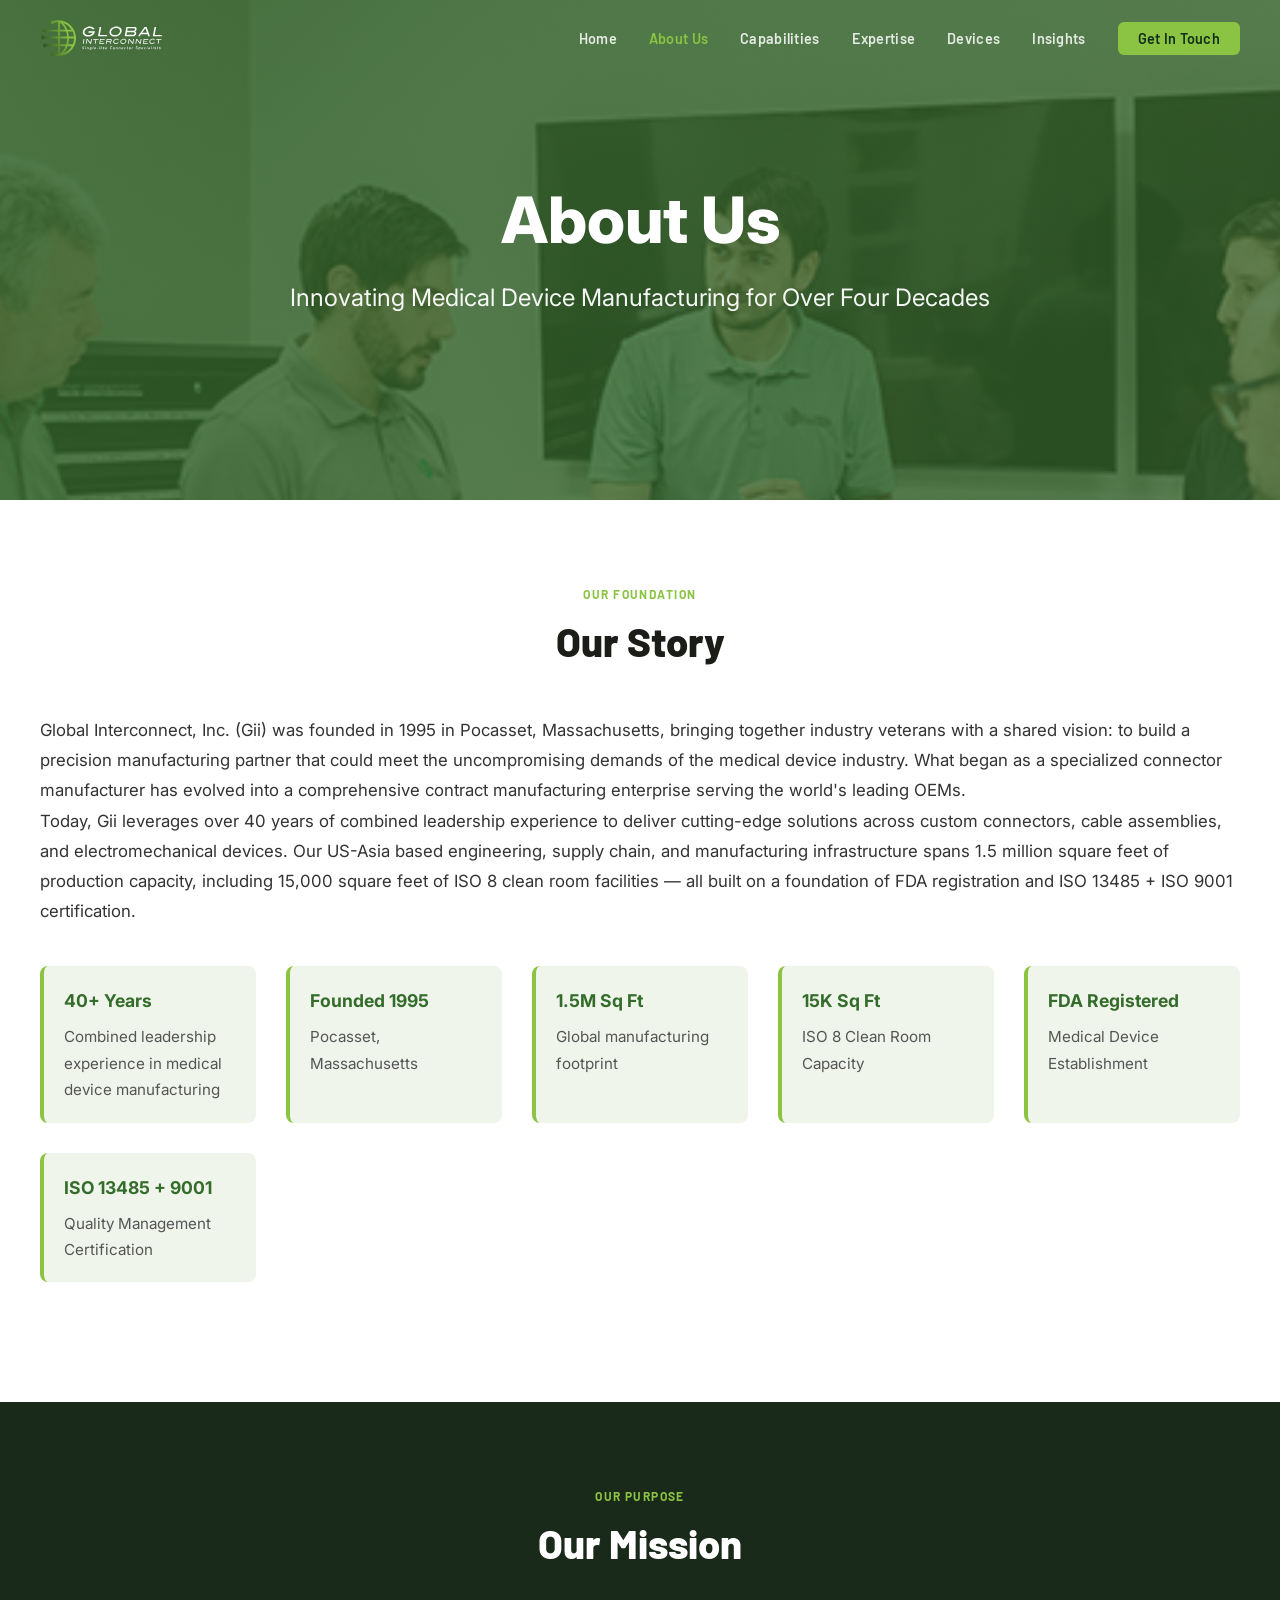
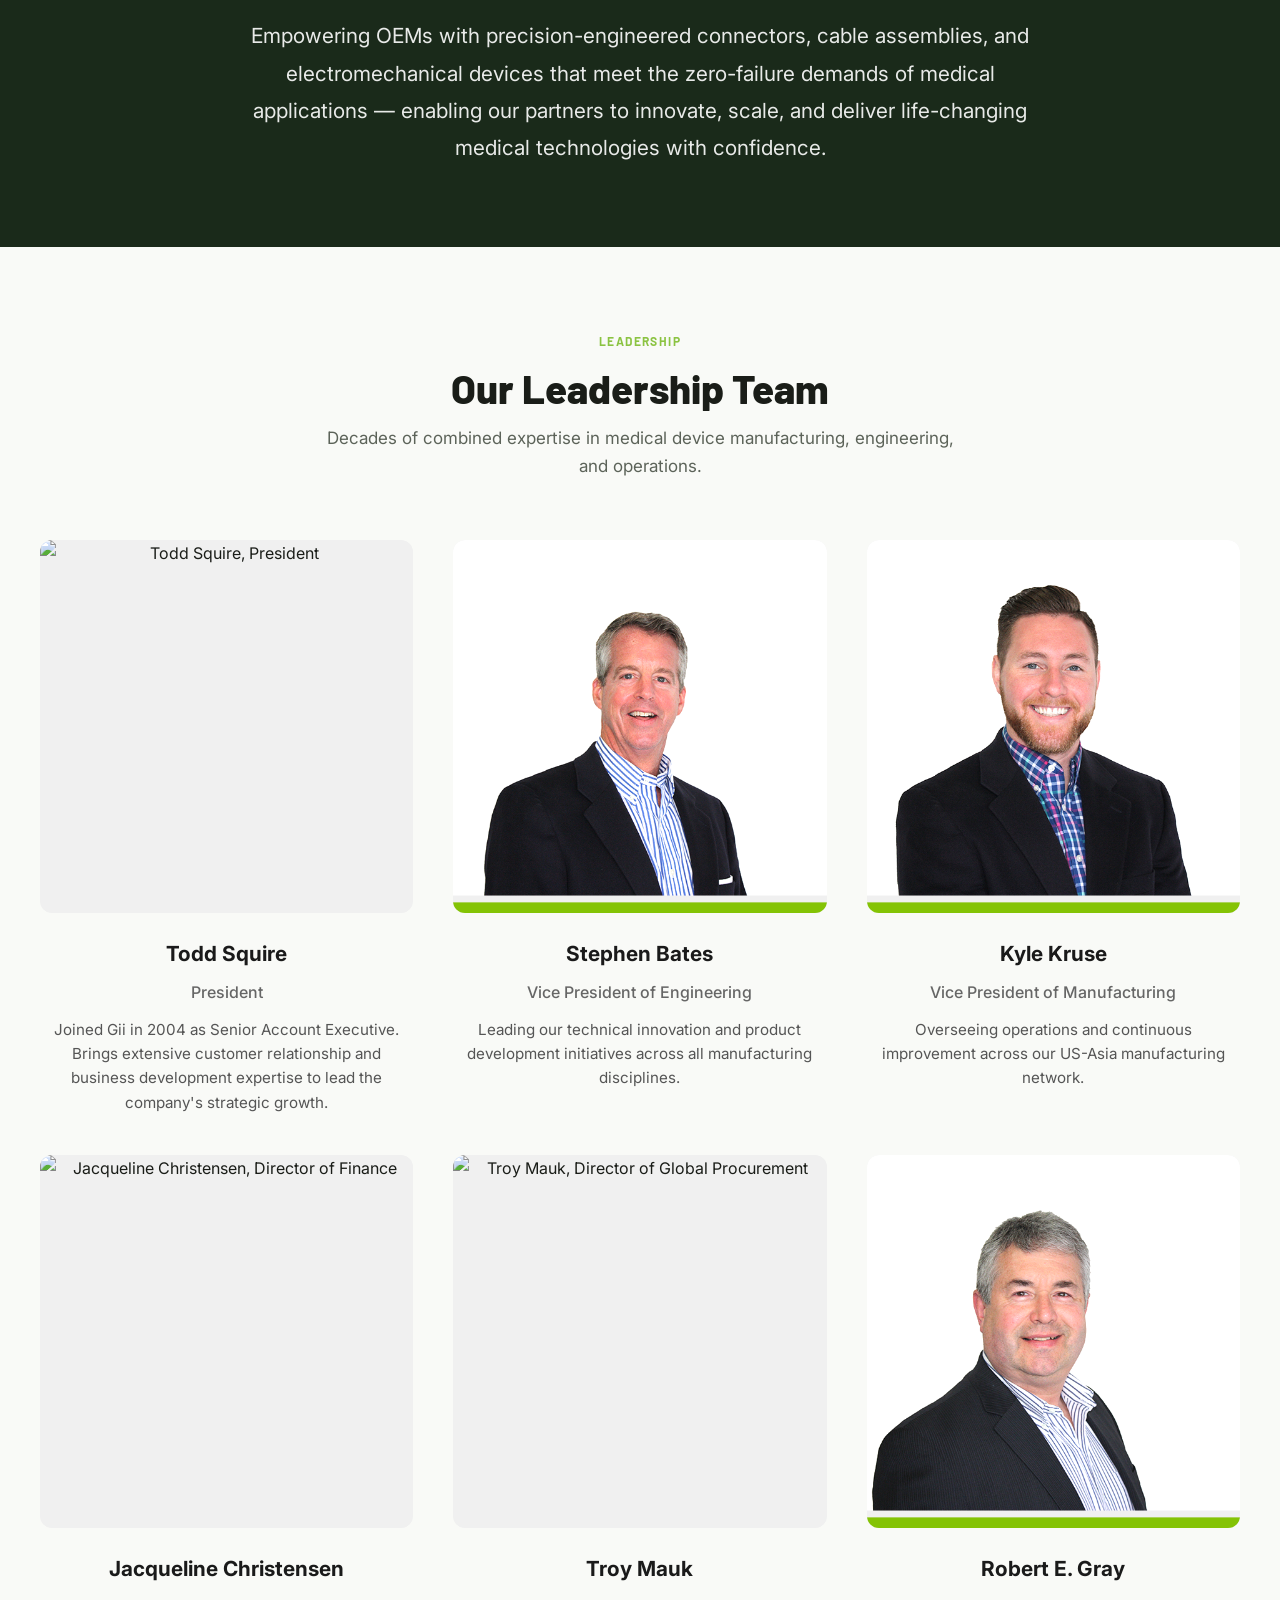
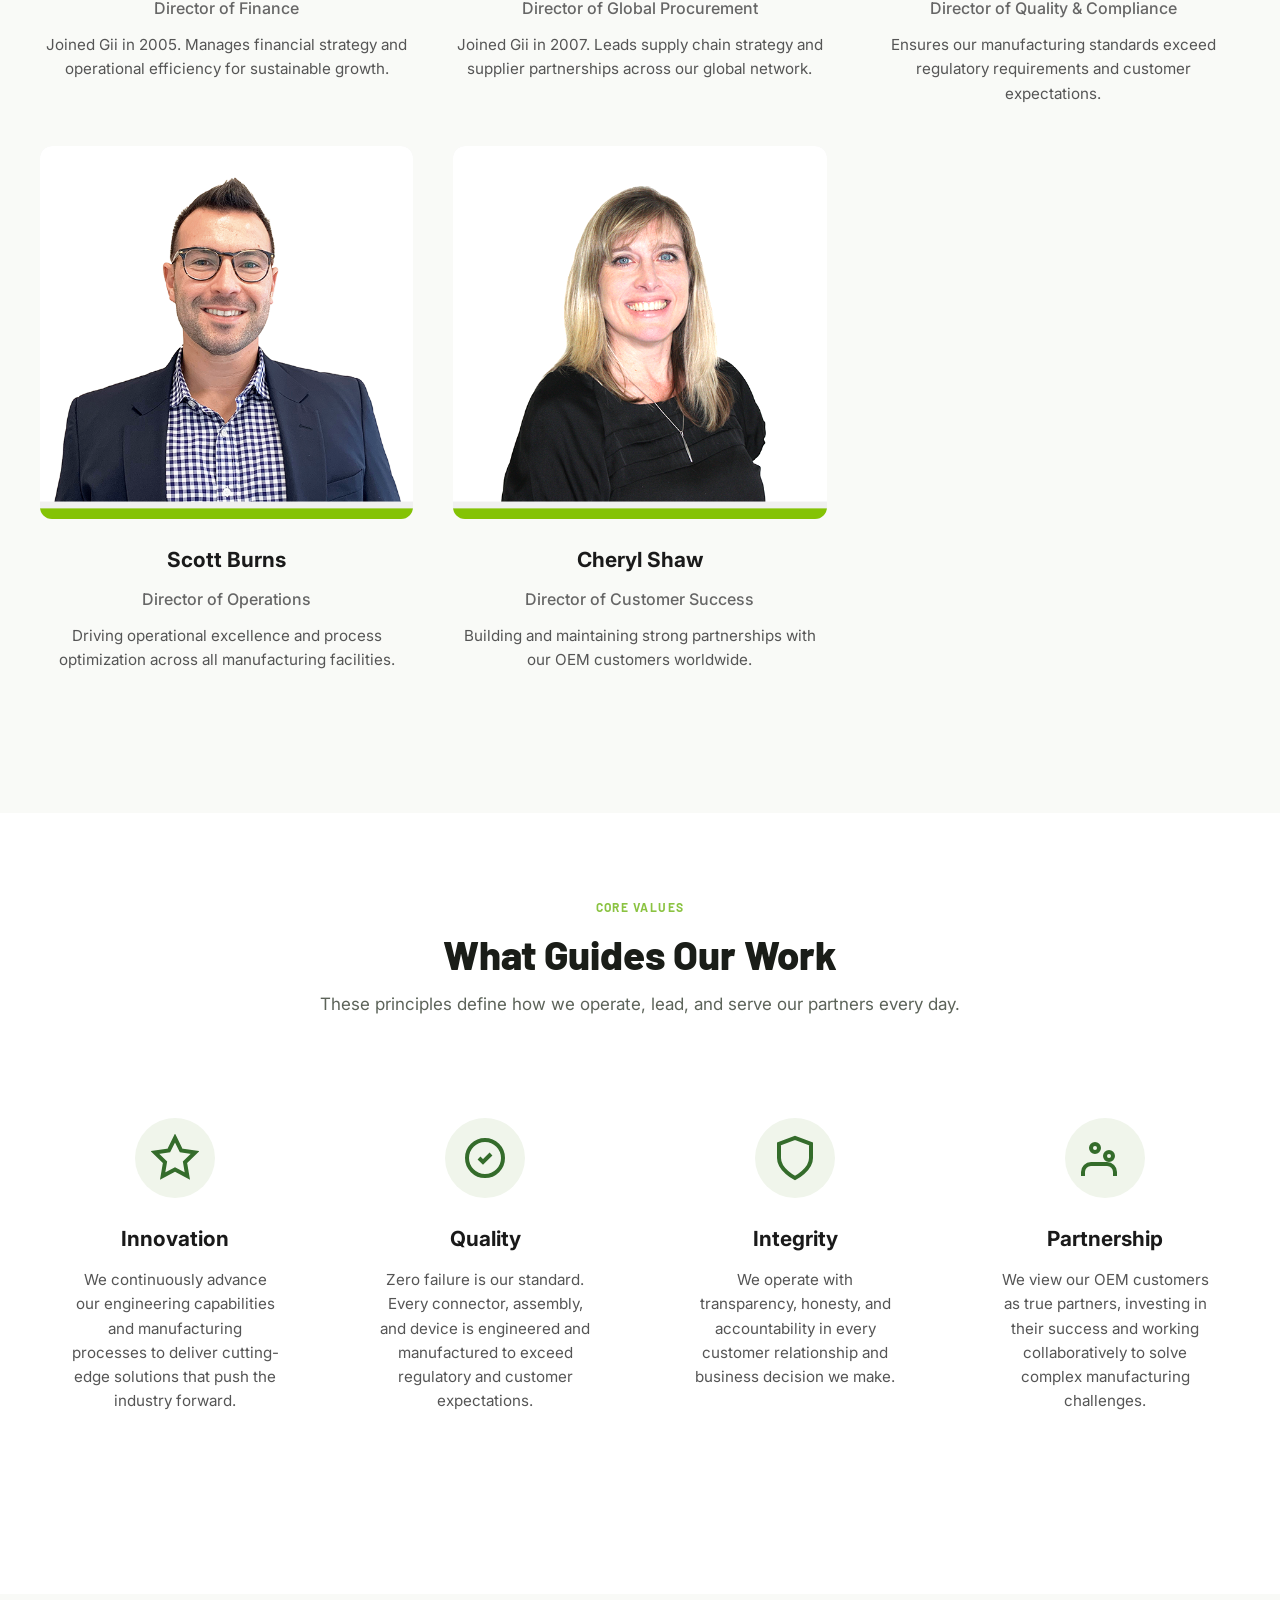
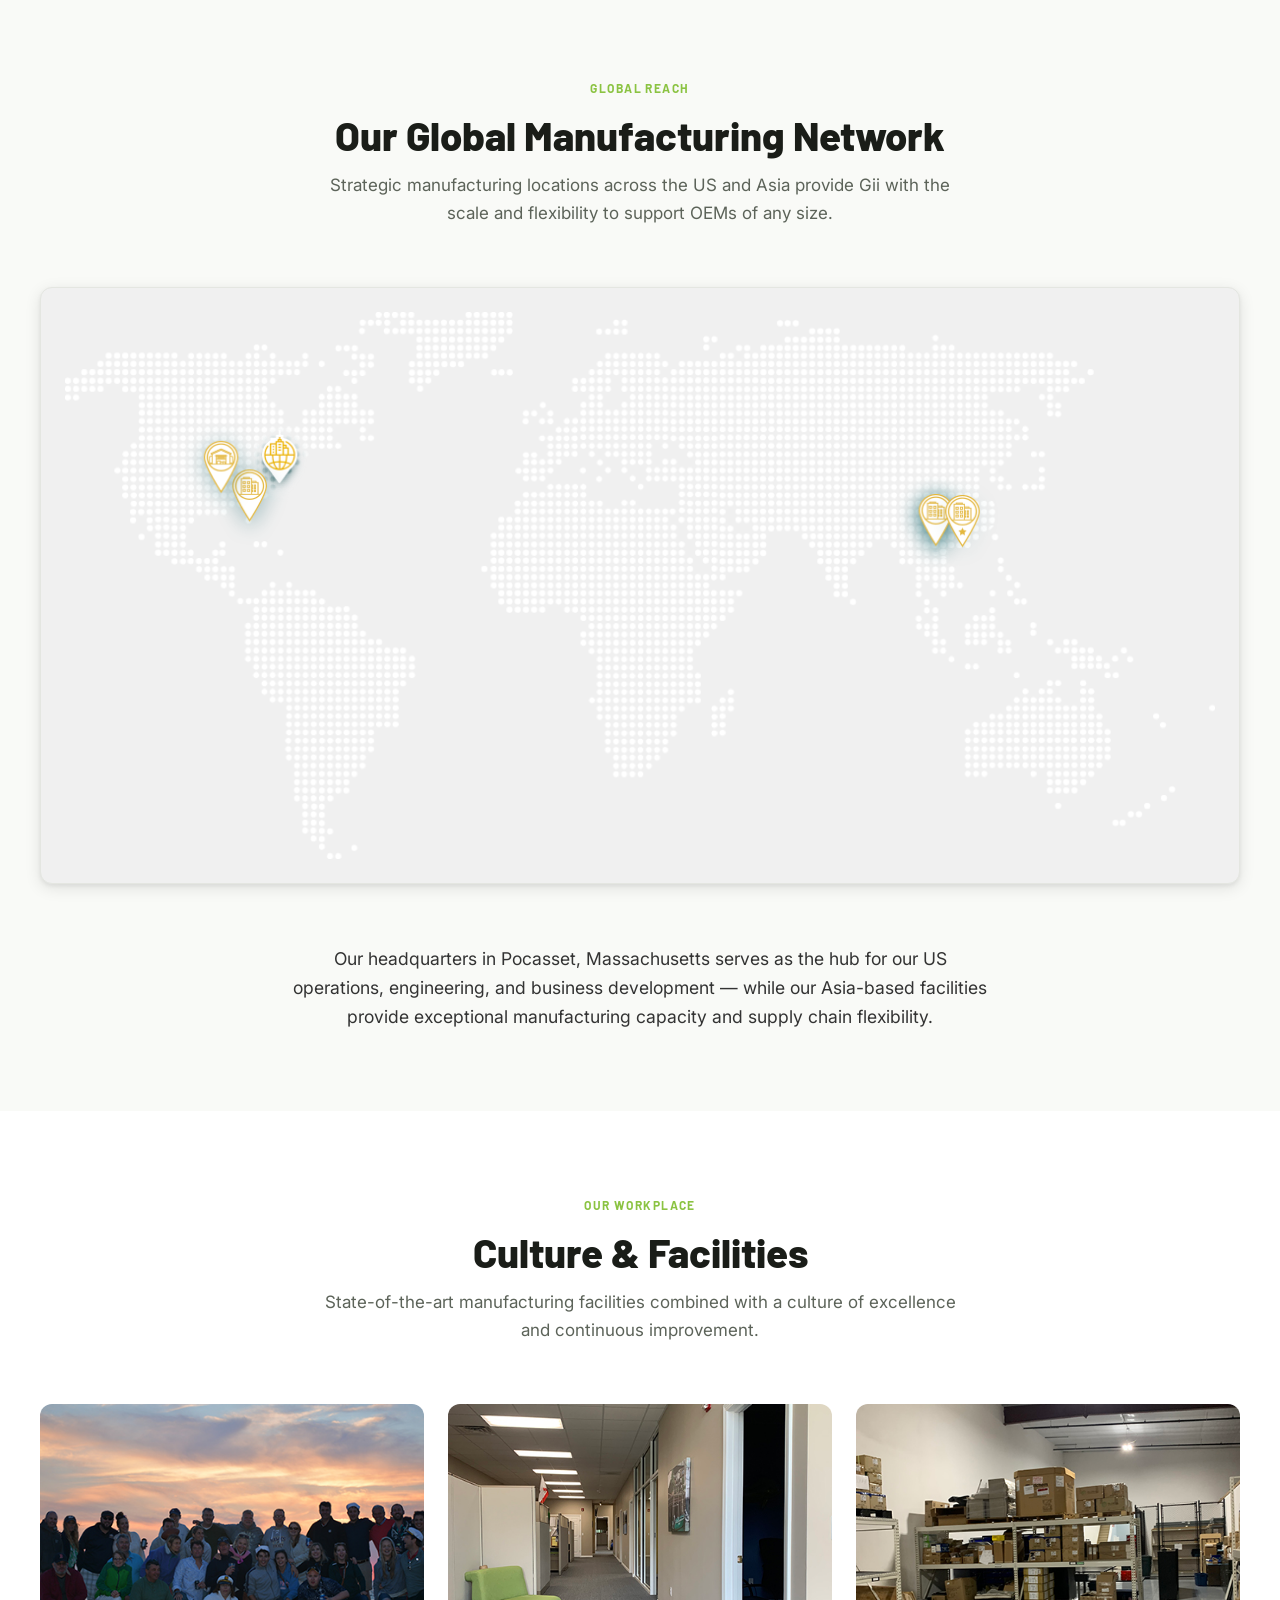
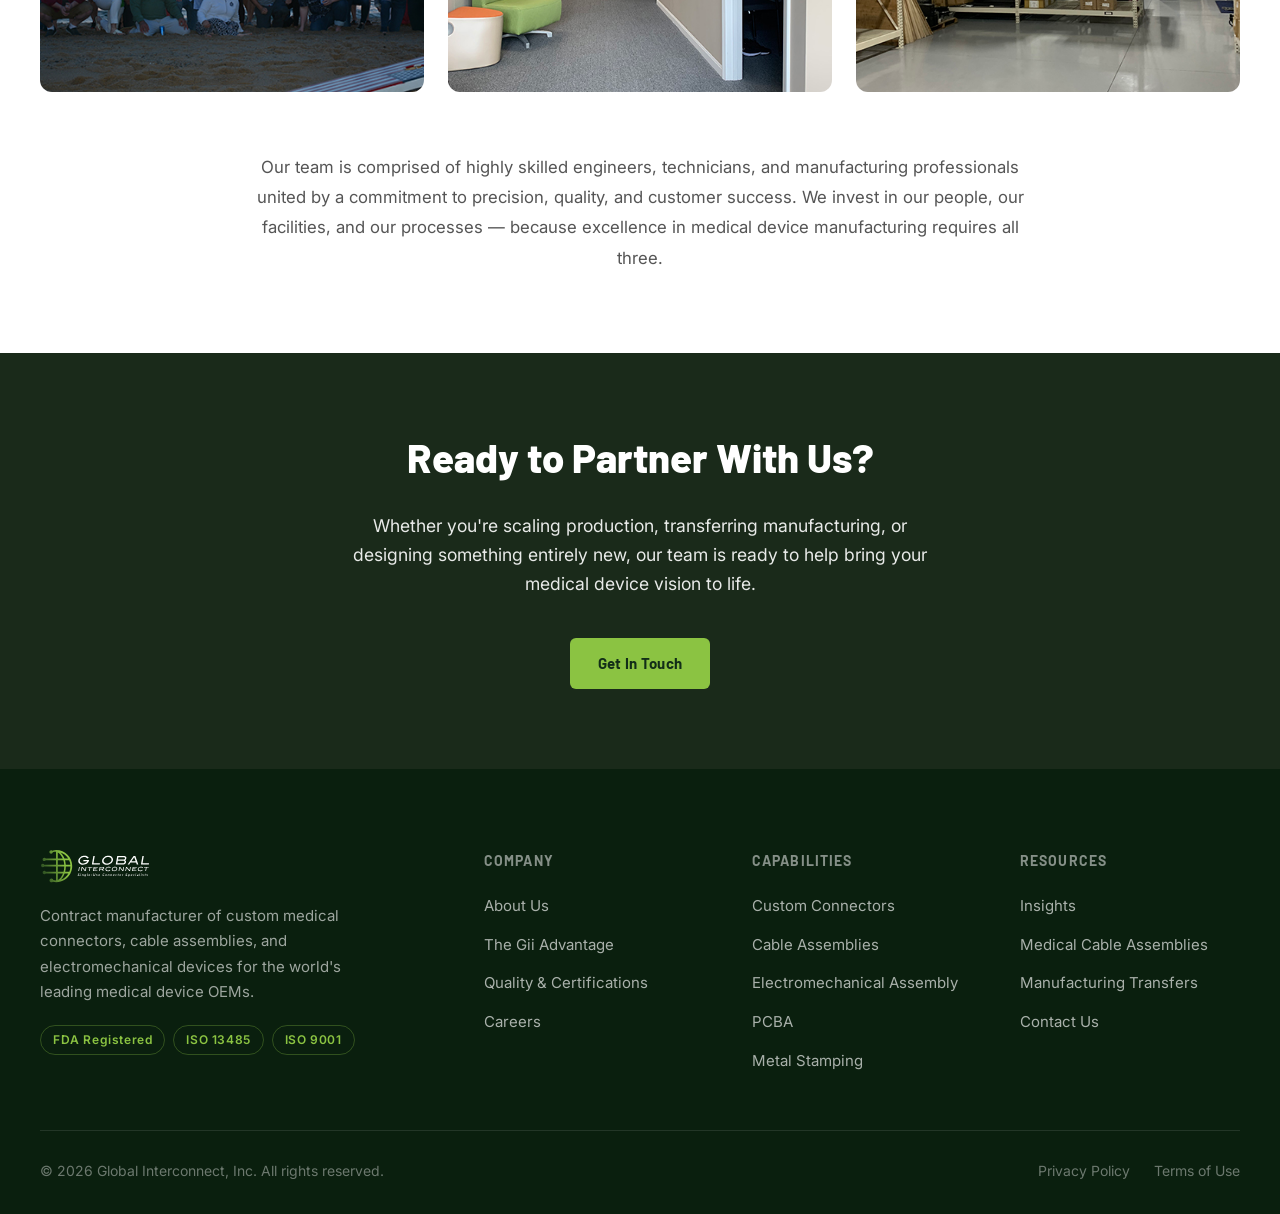
==== about.html @ 0151fc18 "Add 5 new pages: About, Capabilities, Expertise, Devices, Insights - about.html: Company story, lead" ====
<!DOCTYPE html>
<html lang="en">
<head>
  <meta charset="UTF-8" />
  <meta name="viewport" content="width=device-width, initial-scale=1.0" />
  <meta name="description" content="About Global Interconnect, Inc. (Gii) — Learn our story, mission, leadership team, and commitment to precision medical device manufacturing for over four decades." />
  <title>About Us | Global Interconnect, Inc.</title>
  <link rel="icon" type="image/png" href="assets/images/favicon.png" />
  <link rel="stylesheet" href="assets/css/style.css" />
  <link rel="preconnect" href="https://fonts.googleapis.com" />
  <link rel="preconnect" href="https://fonts.gstatic.com" crossorigin />
  <link href="https://fonts.googleapis.com/css2?family=Inter:wght@300;400;500;600;700;800&family=Barlow:wght@400;500;600;700;800&display=swap" rel="stylesheet" />

  <style>
    /* ===== ABOUT PAGE HERO BANNER ===== */
    .about-hero {
      position: relative;
      min-height: 500px;
      display: flex;
      align-items: center;
      justify-content: center;
      text-align: center;
      color: white;
      overflow: hidden;
    }

    .about-hero::before {
      content: "";
      position: absolute;
      top: 0;
      left: 0;
      right: 0;
      bottom: 0;
      background: url("assets/images/team/company-action.jpg") center / cover no-repeat;
      background-attachment: fixed;
      z-index: 0;
    }

    .about-hero::after {
      content: "";
      position: absolute;
      top: 0;
      left: 0;
      right: 0;
      bottom: 0;
      background: linear-gradient(135deg, rgba(52, 100, 43, 0.85), rgba(52, 100, 43, 0.75));
      z-index: 1;
    }

    .about-hero-content {
      position: relative;
      z-index: 2;
      max-width: 800px;
      padding: 80px 40px;
    }

    .about-hero h1 {
      font-size: clamp(2.5rem, 8vw, 4rem);
      font-weight: 800;
      margin-bottom: 20px;
      line-height: 1.2;
    }

    .about-hero .subtitle {
      font-size: clamp(1.1rem, 3vw, 1.5rem);
      font-weight: 400;
      opacity: 0.95;
      line-height: 1.6;
    }

    /* ===== LEADERSHIP TEAM GRID ===== */
    .team-grid {
      display: grid;
      grid-template-columns: repeat(auto-fit, minmax(280px, 1fr));
      gap: 40px;
      margin: 60px 0;
    }

    .team-card {
      text-align: center;
      transition: transform 0.3s ease, box-shadow 0.3s ease;
    }

    .team-card:hover {
      transform: translateY(-8px);
    }

    .team-card-img {
      width: 100%;
      aspect-ratio: 1;
      border-radius: 12px;
      overflow: hidden;
      margin-bottom: 24px;
      background: #f0f0f0;
    }

    .team-card-img img {
      width: 100%;
      height: 100%;
      object-fit: cover;
    }

    .team-card h3 {
      font-size: 1.3rem;
      font-weight: 700;
      margin-bottom: 8px;
      color: #1a1a1a;
    }

    .team-card .title {
      font-size: 1rem;
      color: #666;
      font-weight: 500;
      margin-bottom: 12px;
    }

    .team-card .bio {
      font-size: 0.95rem;
      color: #555;
      line-height: 1.6;
    }

    /* ===== VALUES ICON GRID ===== */
    .values-grid {
      display: grid;
      grid-template-columns: repeat(auto-fit, minmax(240px, 1fr));
      gap: 40px;
      margin: 60px 0;
    }

    .value-card {
      text-align: center;
      padding: 40px 30px;
    }

    .value-card-icon {
      width: 80px;
      height: 80px;
      margin: 0 auto 24px;
      display: flex;
      align-items: center;
      justify-content: center;
      background: #f0f5eb;
      border-radius: 50%;
    }

    .value-card-icon svg {
      width: 48px;
      height: 48px;
      color: #346c2b;
    }

    .value-card h3 {
      font-size: 1.3rem;
      font-weight: 700;
      margin-bottom: 12px;
      color: #1a1a1a;
    }

    .value-card p {
      font-size: 0.95rem;
      color: #555;
      line-height: 1.6;
    }

    /* ===== COMPANY PHOTOS GRID ===== */
    .company-photos {
      display: grid;
      grid-template-columns: repeat(auto-fit, minmax(300px, 1fr));
      gap: 24px;
      margin: 60px 0;
    }

    .photo-item {
      border-radius: 12px;
      overflow: hidden;
      aspect-ratio: 4 / 3;
      background: #f0f0f0;
    }

    .photo-item img {
      width: 100%;
      height: 100%;
      object-fit: cover;
      transition: transform 0.3s ease;
    }

    .photo-item:hover img {
      transform: scale(1.05);
    }

    /* ===== SECTION PADDING & STYLING ===== */
    .about-section {
      padding: 80px 0;
    }

    .about-section.bg-light {
      background-color: #f9faf7;
    }

    .about-section.bg-dark {
      background-color: #1a2a1a;
      color: white;
    }

    .about-section.bg-dark .section-title {
      color: white;
    }

    .about-section.bg-dark p {
      color: rgba(255, 255, 255, 0.9);
    }

    /* ===== STORY & MISSION BLOCKS ===== */
    .story-text, .mission-text {
      font-size: 1.05rem;
      line-height: 1.8;
      color: #333;
      margin-bottom: 20px;
    }

    .story-highlights, .mission-highlights {
      display: grid;
      grid-template-columns: repeat(auto-fit, minmax(200px, 1fr));
      gap: 30px;
      margin: 40px 0;
    }

    .highlight-item {
      padding: 20px;
      background: #f0f5eb;
      border-radius: 8px;
      border-left: 4px solid #8BC342;
    }

    .highlight-item strong {
      color: #346c2b;
      font-size: 1.1rem;
      display: block;
      margin-bottom: 8px;
    }

    .highlight-item span {
      color: #555;
      font-size: 0.95rem;
    }

    /* ===== GLOBAL PRESENCE MAP ===== */
    .map-section {
      margin: 60px 0;
    }

    .map-container {
      border-radius: 12px;
      overflow: hidden;
      background: #f0f0f0;
    }

    .map-img {
      width: 100%;
      height: auto;
      display: block;
    }

    /* ===== RESPONSIVE ===== */
    @media (max-width: 768px) {
      .about-hero-content {
        padding: 60px 30px;
      }

      .about-hero h1 {
        font-size: 2rem;
      }

      .team-grid {
        grid-template-columns: 1fr;
        gap: 30px;
      }

      .values-grid {
        grid-template-columns: 1fr;
        gap: 30px;
      }

      .company-photos {
        grid-template-columns: 1fr;
        gap: 16px;
      }

      .about-section {
        padding: 60px 0;
      }
    }

    /* ===== ACTIVE NAV LINK ===== */
    .nav-links li a.active {
      position: relative;
      color: #8BC342;
    }

    .nav-links li a.active::after {
      content: "";
      position: absolute;
      bottom: -8px;
      left: 0;
      right: 0;
      height: 3px;
      background-color: #8BC342;
      border-radius: 2px;
    }
  </style>
</head>
<body>

  <!-- ===== NAVIGATION ===== -->
  <header class="site-header" id="site-header">
    <nav class="nav-container">
      <a href="index.html" class="nav-logo">
        <img src="assets/images/logos/logo-white.svg" alt="Global Interconnect, Inc." class="logo-img" />
      </a>

      <button class="nav-toggle" id="nav-toggle" aria-label="Toggle navigation">
        <span></span><span></span><span></span>
      </button>

      <ul class="nav-links" id="nav-links">
        <li><a href="index.html">Home</a></li>
        <li><a href="about.html" class="active">About Us</a></li>
        <li><a href="capabilities.html">Capabilities</a></li>
        <li><a href="expertise.html">Expertise</a></li>
        <li><a href="devices.html">Devices</a></li>
        <li><a href="insights.html">Insights</a></li>
        <li><a href="index.html#contact" class="nav-cta">Get In Touch</a></li>
      </ul>
    </nav>
  </header>

  <!-- ===== ABOUT HERO BANNER ===== -->
  <section class="about-hero">
    <div class="about-hero-content">
      <h1>About Us</h1>
      <p class="subtitle">Innovating Medical Device Manufacturing for Over Four Decades</p>
    </div>
  </section>

  <!-- ===== OUR STORY ===== -->
  <section class="about-section">
    <div class="container">
      <div class="section-header" style="text-align: center; margin-bottom: 50px;">
        <span class="section-eyebrow">Our Foundation</span>
        <h2 class="section-title">Our Story</h2>
      </div>

      <div class="story-text">
        <p>Global Interconnect, Inc. (Gii) was founded in 1995 in Pocasset, Massachusetts, bringing together industry veterans with a shared vision: to build a precision manufacturing partner that could meet the uncompromising demands of the medical device industry. What began as a specialized connector manufacturer has evolved into a comprehensive contract manufacturing enterprise serving the world's leading OEMs.</p>

        <p>Today, Gii leverages over 40 years of combined leadership experience to deliver cutting-edge solutions across custom connectors, cable assemblies, and electromechanical devices. Our US-Asia based engineering, supply chain, and manufacturing infrastructure spans 1.5 million square feet of production capacity, including 15,000 square feet of ISO 8 clean room facilities — all built on a foundation of FDA registration and ISO 13485 + ISO 9001 certification.</p>
      </div>

      <div class="story-highlights">
        <div class="highlight-item">
          <strong>40+ Years</strong>
          <span>Combined leadership experience in medical device manufacturing</span>
        </div>
        <div class="highlight-item">
          <strong>Founded 1995</strong>
          <span>Pocasset, Massachusetts</span>
        </div>
        <div class="highlight-item">
          <strong>1.5M Sq Ft</strong>
          <span>Global manufacturing footprint</span>
        </div>
        <div class="highlight-item">
          <strong>15K Sq Ft</strong>
          <span>ISO 8 Clean Room Capacity</span>
        </div>
        <div class="highlight-item">
          <strong>FDA Registered</strong>
          <span>Medical Device Establishment</span>
        </div>
        <div class="highlight-item">
          <strong>ISO 13485 + 9001</strong>
          <span>Quality Management Certification</span>
        </div>
      </div>
    </div>
  </section>

  <!-- ===== OUR MISSION ===== -->
  <section class="about-section bg-dark">
    <div class="container">
      <div class="section-header" style="text-align: center; margin-bottom: 50px;">
        <span class="section-eyebrow light">Our Purpose</span>
        <h2 class="section-title light">Our Mission</h2>
      </div>

      <div class="mission-text" style="max-width: 800px; margin: 0 auto; text-align: center; color: rgba(255, 255, 255, 0.95); font-size: 1.3rem; line-height: 1.8;">
        <p>Empowering OEMs with precision-engineered connectors, cable assemblies, and electromechanical devices that meet the zero-failure demands of medical applications — enabling our partners to innovate, scale, and deliver life-changing medical technologies with confidence.</p>
      </div>
    </div>
  </section>

  <!-- ===== LEADERSHIP TEAM ===== -->
  <section class="about-section bg-light">
    <div class="container">
      <div class="section-header" style="text-align: center; margin-bottom: 60px;">
        <span class="section-eyebrow">Leadership</span>
        <h2 class="section-title">Our Leadership Team</h2>
        <p class="section-desc">Decades of combined expertise in medical device manufacturing, engineering, and operations.</p>
      </div>

      <div class="team-grid">
        <div class="team-card">
          <div class="team-card-img">
            <img src="assets/images/team/todd-squire.jpg" alt="Todd Squire, President" />
          </div>
          <h3>Todd Squire</h3>
          <p class="title">President</p>
          <p class="bio">Joined Gii in 2004 as Senior Account Executive. Brings extensive customer relationship and business development expertise to lead the company's strategic growth.</p>
        </div>

        <div class="team-card">
          <div class="team-card-img">
            <img src="assets/images/team/stephen-bates.png" alt="Stephen Bates" />
          </div>
          <h3>Stephen Bates</h3>
          <p class="title">Vice President of Engineering</p>
          <p class="bio">Leading our technical innovation and product development initiatives across all manufacturing disciplines.</p>
        </div>

        <div class="team-card">
          <div class="team-card-img">
            <img src="assets/images/team/kyle-kruse.png" alt="Kyle Kruse" />
          </div>
          <h3>Kyle Kruse</h3>
          <p class="title">Vice President of Manufacturing</p>
          <p class="bio">Overseeing operations and continuous improvement across our US-Asia manufacturing network.</p>
        </div>

        <div class="team-card">
          <div class="team-card-img">
            <img src="assets/images/team/jacqueline-christensen.jpg" alt="Jacqueline Christensen, Director of Finance" />
          </div>
          <h3>Jacqueline Christensen</h3>
          <p class="title">Director of Finance</p>
          <p class="bio">Joined Gii in 2005. Manages financial strategy and operational efficiency for sustainable growth.</p>
        </div>

        <div class="team-card">
          <div class="team-card-img">
            <img src="assets/images/team/troy-mauk.jpg" alt="Troy Mauk, Director of Global Procurement" />
          </div>
          <h3>Troy Mauk</h3>
          <p class="title">Director of Global Procurement</p>
          <p class="bio">Joined Gii in 2007. Leads supply chain strategy and supplier partnerships across our global network.</p>
        </div>

        <div class="team-card">
          <div class="team-card-img">
            <img src="assets/images/team/robert-gray.png" alt="Robert E. Gray" />
          </div>
          <h3>Robert E. Gray</h3>
          <p class="title">Director of Quality &amp; Compliance</p>
          <p class="bio">Ensures our manufacturing standards exceed regulatory requirements and customer expectations.</p>
        </div>

        <div class="team-card">
          <div class="team-card-img">
            <img src="assets/images/team/scott-burns.png" alt="Scott Burns" />
          </div>
          <h3>Scott Burns</h3>
          <p class="title">Director of Operations</p>
          <p class="bio">Driving operational excellence and process optimization across all manufacturing facilities.</p>
        </div>

        <div class="team-card">
          <div class="team-card-img">
            <img src="assets/images/team/cheryl-shaw.png" alt="Cheryl Shaw" />
          </div>
          <h3>Cheryl Shaw</h3>
          <p class="title">Director of Customer Success</p>
          <p class="bio">Building and maintaining strong partnerships with our OEM customers worldwide.</p>
        </div>
      </div>
    </div>
  </section>

  <!-- ===== OUR VALUES ===== -->
  <section class="about-section">
    <div class="container">
      <div class="section-header" style="text-align: center; margin-bottom: 60px;">
        <span class="section-eyebrow">Core Values</span>
        <h2 class="section-title">What Guides Our Work</h2>
        <p class="section-desc">These principles define how we operate, lead, and serve our partners every day.</p>
      </div>

      <div class="values-grid">
        <div class="value-card">
          <div class="value-card-icon">
            <svg viewBox="0 0 24 24" fill="none" stroke="currentColor" stroke-width="2">
              <path d="M12 2L15.09 8.26L22 9.27L17 14.14L18.18 21.02L12 17.77L5.82 21.02L7 14.14L2 9.27L8.91 8.26L12 2Z"/>
            </svg>
          </div>
          <h3>Innovation</h3>
          <p>We continuously advance our engineering capabilities and manufacturing processes to deliver cutting-edge solutions that push the industry forward.</p>
        </div>

        <div class="value-card">
          <div class="value-card-icon">
            <svg viewBox="0 0 24 24" fill="none" stroke="currentColor" stroke-width="2">
              <path d="M9 12l2 2 4-4m6 2a9 9 0 11-18 0 9 9 0 0118 0z"/>
            </svg>
          </div>
          <h3>Quality</h3>
          <p>Zero failure is our standard. Every connector, assembly, and device is engineered and manufactured to exceed regulatory and customer expectations.</p>
        </div>

        <div class="value-card">
          <div class="value-card-icon">
            <svg viewBox="0 0 24 24" fill="none" stroke="currentColor" stroke-width="2">
              <path d="M12 22s8-4 8-10V5l-8-3-8 3v7c0 6 8 10 8 10z"/>
            </svg>
          </div>
          <h3>Integrity</h3>
          <p>We operate with transparency, honesty, and accountability in every customer relationship and business decision we make.</p>
        </div>

        <div class="value-card">
          <div class="value-card-icon">
            <svg viewBox="0 0 24 24" fill="none" stroke="currentColor" stroke-width="2">
              <path d="M17 21v-2a4 4 0 00-4-4H5a4 4 0 00-4 4v2M16 11a2 2 0 11-4 0 2 2 0 014 0zM9 7a2 2 0 11-4 0 2 2 0 014 0z"/>
            </svg>
          </div>
          <h3>Partnership</h3>
          <p>We view our OEM customers as true partners, investing in their success and working collaboratively to solve complex manufacturing challenges.</p>
        </div>
      </div>
    </div>
  </section>

  <!-- ===== GLOBAL PRESENCE ===== -->
  <section class="about-section bg-light">
    <div class="container">
      <div class="section-header" style="text-align: center; margin-bottom: 50px;">
        <span class="section-eyebrow">Global Reach</span>
        <h2 class="section-title">Our Global Manufacturing Network</h2>
        <p class="section-desc">Strategic manufacturing locations across the US and Asia provide Gii with the scale and flexibility to support OEMs of any size.</p>
      </div>

      <div class="map-section">
        <div class="map-container">
          <img src="assets/images/map.png" alt="Gii Global Manufacturing Network" class="map-img" />
        </div>
      </div>

      <div style="margin-top: 50px; text-align: center;">
        <p style="font-size: 1.1rem; color: #333; max-width: 700px; margin: 0 auto;">Our headquarters in Pocasset, Massachusetts serves as the hub for our US operations, engineering, and business development — while our Asia-based facilities provide exceptional manufacturing capacity and supply chain flexibility.</p>
      </div>
    </div>
  </section>

  <!-- ===== COMPANY CULTURE & FACILITIES ===== -->
  <section class="about-section">
    <div class="container">
      <div class="section-header" style="text-align: center; margin-bottom: 50px;">
        <span class="section-eyebrow">Our Workplace</span>
        <h2 class="section-title">Culture &amp; Facilities</h2>
        <p class="section-desc">State-of-the-art manufacturing facilities combined with a culture of excellence and continuous improvement.</p>
      </div>

      <div class="company-photos">
        <div class="photo-item">
          <img src="assets/images/team/company-beach.jpg" alt="Gii Team Culture" />
        </div>
        <div class="photo-item">
          <img src="assets/images/team/facility-1.jpg" alt="Manufacturing Facility" />
        </div>
        <div class="photo-item">
          <img src="assets/images/team/facility-2.jpg" alt="Clean Room Operations" />
        </div>
      </div>

      <div style="margin-top: 50px; text-align: center; max-width: 800px; margin-left: auto; margin-right: auto;">
        <p style="font-size: 1.05rem; line-height: 1.8; color: #555;">Our team is comprised of highly skilled engineers, technicians, and manufacturing professionals united by a commitment to precision, quality, and customer success. We invest in our people, our facilities, and our processes — because excellence in medical device manufacturing requires all three.</p>
      </div>
    </div>
  </section>

  <!-- ===== CTA SECTION ===== -->
  <section class="about-section bg-dark">
    <div class="container" style="text-align: center;">
      <h2 class="section-title light" style="margin-bottom: 30px;">Ready to Partner With Us?</h2>
      <p style="font-size: 1.1rem; color: rgba(255, 255, 255, 0.9); margin-bottom: 40px; max-width: 600px; margin-left: auto; margin-right: auto;">Whether you're scaling production, transferring manufacturing, or designing something entirely new, our team is ready to help bring your medical device vision to life.</p>
      <a href="index.html#contact" class="btn btn-primary">Get In Touch</a>
    </div>
  </section>

  <!-- ===== FOOTER ===== -->
  <footer class="site-footer">
    <div class="container">
      <div class="footer-grid">
        <div class="footer-brand">
          <img src="assets/images/logos/logo-white.svg" alt="Global Interconnect, Inc." class="footer-logo" />
          <p>Contract manufacturer of custom medical connectors, cable assemblies, and electromechanical devices for the world's leading medical device OEMs.</p>
          <div class="footer-certs">
            <span>FDA Registered</span>
            <span>ISO 13485</span>
            <span>ISO 9001</span>
          </div>
        </div>

        <div class="footer-nav-col">
          <h4>Company</h4>
          <ul>
            <li><a href="about.html">About Us</a></li>
            <li><a href="index.html#advantage">The Gii Advantage</a></li>
            <li><a href="index.html#quality">Quality &amp; Certifications</a></li>
            <li><a href="https://www.globalinterconnect.com/careers/" target="_blank" rel="noopener">Careers</a></li>
          </ul>
        </div>

        <div class="footer-nav-col">
          <h4>Capabilities</h4>
          <ul>
            <li><a href="capabilities.html">Custom Connectors</a></li>
            <li><a href="capabilities.html">Cable Assemblies</a></li>
            <li><a href="capabilities.html">Electromechanical Assembly</a></li>
            <li><a href="capabilities.html">PCBA</a></li>
            <li><a href="capabilities.html">Metal Stamping</a></li>
          </ul>
        </div>

        <div class="footer-nav-col">
          <h4>Resources</h4>
          <ul>
            <li><a href="insights.html">Insights</a></li>
            <li><a href="https://www.globalinterconnect.com/understanding-medical-cable-assemblies/" target="_blank" rel="noopener">Medical Cable Assemblies</a></li>
            <li><a href="https://www.globalinterconnect.com/considerations-when-transferring-medical-device-manufacturing/" target="_blank" rel="noopener">Manufacturing Transfers</a></li>
            <li><a href="index.html#contact">Contact Us</a></li>
          </ul>
        </div>
      </div>

      <div class="footer-bottom">
        <p>&copy; <span id="year"></span> Global Interconnect, Inc. All rights reserved.</p>
        <div class="footer-bottom-links">
          <a href="#">Privacy Policy</a>
          <a href="#">Terms of Use</a>
        </div>
      </div>
    </div>
  </footer>

  <script src="assets/js/main.js"></script>
</body>
</html>
---- assets/css/style.css ----
/* =========================================
   GLOBAL INTERCONNECT, INC. — SITE STYLES
   Brand: #122E18 (dark green) | #8BC342 (accent)
   ========================================= */

/* --- Variables --- */
:root {
  --green-dark:    #122E18;
  --green-accent:  #8BC342;
  --green-mid:     #1e4a28;
  --green-light:   #d4edba;
  --black:         #0C0D0D;
  --white:         #FFFFFF;
  --gray-50:       #F8F9FA;
  --gray-100:      #F2F3F1;
  --gray-200:      #E4E6E1;
  --gray-400:      #9DA49A;
  --gray-600:      #5C6359;
  --gray-800:      #2D3129;
  --text:          #1a1d18;
  --text-muted:    #5C6359;

  --font-body:     'Inter', system-ui, sans-serif;
  --font-display:  'Barlow', 'Inter', system-ui, sans-serif;

  --radius:        6px;
  --radius-lg:     12px;
  --radius-xl:     20px;
  --shadow-sm:     0 1px 3px rgba(0,0,0,.08), 0 1px 2px rgba(0,0,0,.05);
  --shadow-md:     0 4px 16px rgba(0,0,0,.10), 0 2px 4px rgba(0,0,0,.06);
  --shadow-lg:     0 12px 40px rgba(0,0,0,.14), 0 4px 12px rgba(0,0,0,.08);

  --max-w:         1200px;
  --section-pad:   96px;
  --nav-h:         76px;
  --transition:    0.25s ease;
}

/* --- Reset & Base --- */
*, *::before, *::after { box-sizing: border-box; margin: 0; padding: 0; }

html {
  font-size: 16px;
  scroll-behavior: smooth;
  -webkit-font-smoothing: antialiased;
}

body {
  font-family: var(--font-body);
  color: var(--text);
  background: var(--white);
  line-height: 1.65;
  overflow-x: hidden;
}

img { display: block; max-width: 100%; height: auto; }
a { color: inherit; text-decoration: none; }
ul { list-style: none; }
button { cursor: pointer; border: none; background: none; font: inherit; }

/* --- Utility --- */
.container {
  width: min(var(--max-w), 100% - 2 * clamp(1rem, 4vw, 2.5rem));
  margin-inline: auto;
}

.section-pad { padding-block: var(--section-pad); }

.bg-light   { background: var(--gray-100); }
.bg-dark    { background: var(--green-dark); }

.section-eyebrow {
  display: inline-block;
  font-family: var(--font-display);
  font-size: .75rem;
  font-weight: 700;
  letter-spacing: .12em;
  text-transform: uppercase;
  color: var(--green-accent);
  margin-bottom: .75rem;
}
.section-eyebrow.light { color: var(--green-accent); }

.section-title {
  font-family: var(--font-display);
  font-size: clamp(1.75rem, 3.5vw, 2.5rem);
  font-weight: 800;
  line-height: 1.2;
  color: var(--text);
  margin-bottom: 1rem;
}
.section-title.light { color: var(--white); }

.section-desc {
  font-size: 1.0625rem;
  color: var(--text-muted);
  max-width: 60ch;
  margin-inline: auto;
}

.section-header {
  text-align: center;
  margin-bottom: 3.5rem;
}
.section-header .section-title { margin-bottom: .75rem; }

.light-text { color: rgba(255,255,255,.75); }

.accent { color: var(--green-accent); }

/* --- Buttons --- */
.btn {
  display: inline-flex;
  align-items: center;
  gap: .5rem;
  padding: .8125rem 1.75rem;
  border-radius: var(--radius);
  font-family: var(--font-display);
  font-weight: 700;
  font-size: .9375rem;
  letter-spacing: .02em;
  transition: all var(--transition);
  white-space: nowrap;
}

.btn-primary {
  background: var(--green-accent);
  color: var(--green-dark);
}
.btn-primary:hover {
  background: #9bd452;
  transform: translateY(-1px);
  box-shadow: var(--shadow-md);
}

.btn-outline {
  border: 2px solid rgba(255,255,255,.5);
  color: var(--white);
}
.btn-outline:hover {
  border-color: var(--white);
  background: rgba(255,255,255,.1);
}

.btn-secondary {
  border: 2px solid var(--green-dark);
  color: var(--green-dark);
}
.btn-secondary:hover {
  background: var(--green-dark);
  color: var(--white);
}

.btn-full { width: 100%; justify-content: center; }

/* =========================================
   NAVIGATION
   ========================================= */

.site-header {
  position: fixed;
  top: 0;
  left: 0;
  right: 0;
  z-index: 1000;
  transition: background var(--transition), box-shadow var(--transition);
  background: transparent;
}

.site-header.scrolled {
  background: var(--green-dark);
  box-shadow: 0 2px 20px rgba(0,0,0,.25);
}

.nav-container {
  display: flex;
  align-items: center;
  justify-content: space-between;
  height: var(--nav-h);
  width: min(var(--max-w), 100% - 2 * clamp(1rem, 4vw, 2.5rem));
  margin-inline: auto;
}

.nav-logo { display: flex; align-items: center; flex-shrink: 0; }
.logo-img { height: 38px; width: auto; }

.nav-links {
  display: flex;
  align-items: center;
  gap: 2rem;
}

.nav-links a {
  font-family: var(--font-display);
  font-weight: 600;
  font-size: .9rem;
  color: rgba(255,255,255,.85);
  letter-spacing: .02em;
  transition: color var(--transition);
  position: relative;
}
.nav-links a:hover { color: var(--white); }

.nav-links a::after {
  content: '';
  position: absolute;
  bottom: -4px;
  left: 0;
  width: 0;
  height: 2px;
  background: var(--green-accent);
  transition: width var(--transition);
}
.nav-links a:hover::after { width: 100%; }

.nav-cta {
  padding: .5rem 1.25rem !important;
  background: var(--green-accent) !important;
  color: var(--green-dark) !important;
  border-radius: var(--radius) !important;
}
.nav-cta:hover { background: #9bd452 !important; }
.nav-cta::after { display: none !important; }

.nav-toggle {
  display: none;
  flex-direction: column;
  gap: 5px;
  padding: 4px;
}
.nav-toggle span {
  display: block;
  width: 24px;
  height: 2px;
  background: var(--white);
  border-radius: 2px;
  transition: all var(--transition);
}

/* =========================================
   HERO
   ========================================= */

.hero {
  position: relative;
  min-height: 100vh;
  display: flex;
  align-items: center;
  overflow: hidden;
}

.hero-bg {
  position: absolute;
  inset: 0;
}
.hero-bg-video {
  width: 100%;
  height: 100%;
  object-fit: cover;
  object-position: center;
}
.hero-overlay {
  position: absolute;
  inset: 0;
  background: linear-gradient(
    135deg,
    rgba(12, 30, 18, .92) 0%,
    rgba(18, 46, 24, .80) 60%,
    rgba(12, 30, 18, .65) 100%
  );
}

.hero-content {
  position: relative;
  z-index: 2;
  width: min(var(--max-w), 100% - 2 * clamp(1rem, 4vw, 2.5rem));
  margin-inline: auto;
  padding-block: calc(var(--nav-h) + 2rem) 6rem;
  max-width: 760px;
}

.hero-badge {
  display: inline-block;
  padding: .375rem 1rem;
  background: rgba(139,195,66,.15);
  border: 1px solid rgba(139,195,66,.4);
  border-radius: 100px;
  color: var(--green-accent);
  font-family: var(--font-display);
  font-size: .8125rem;
  font-weight: 700;
  letter-spacing: .08em;
  text-transform: uppercase;
  margin-bottom: 1.5rem;
}

.hero-headline {
  font-family: var(--font-display);
  font-size: clamp(2.5rem, 6vw, 4.5rem);
  font-weight: 800;
  line-height: 1.05;
  color: var(--white);
  margin-bottom: 1.5rem;
}

.hero-sub {
  font-size: clamp(1rem, 2vw, 1.1875rem);
  color: rgba(255,255,255,.75);
  max-width: 52ch;
  margin-bottom: 2.5rem;
  line-height: 1.7;
}

.hero-actions {
  display: flex;
  gap: 1rem;
  flex-wrap: wrap;
}

.hero-scroll-indicator {
  position: absolute;
  bottom: 2.5rem;
  left: 50%;
  transform: translateX(-50%);
  display: flex;
  flex-direction: column;
  align-items: center;
  gap: .5rem;
  color: rgba(255,255,255,.5);
  font-size: .75rem;
  font-family: var(--font-display);
  letter-spacing: .1em;
  text-transform: uppercase;
  z-index: 2;
}
.scroll-line {
  width: 1px;
  height: 40px;
  background: linear-gradient(to bottom, rgba(255,255,255,.4), transparent);
  animation: scrollPulse 2s ease-in-out infinite;
}
@keyframes scrollPulse {
  0%, 100% { opacity: .4; }
  50% { opacity: 1; }
}

/* =========================================
   STATS BAR
   ========================================= */

.stats-bar {
  background: var(--green-dark);
  padding-block: 2.5rem;
  border-top: 3px solid var(--green-accent);
}

.stats-container {
  width: min(var(--max-w), 100% - 2 * clamp(1rem, 4vw, 2.5rem));
  margin-inline: auto;
  display: flex;
  align-items: center;
  justify-content: space-around;
  gap: 1.5rem;
  flex-wrap: wrap;
}

.stat-item {
  display: flex;
  flex-direction: column;
  align-items: center;
  gap: .25rem;
  text-align: center;
}

.stat-number {
  font-family: var(--font-display);
  font-size: clamp(1.75rem, 3vw, 2.5rem);
  font-weight: 800;
  color: var(--white);
  line-height: 1;
}
.stat-plus, .stat-unit {
  font-size: .65em;
  color: var(--green-accent);
}

.stat-label {
  font-size: .8125rem;
  color: rgba(255,255,255,.6);
  font-weight: 500;
  letter-spacing: .04em;
  text-transform: uppercase;
}

.stat-divider {
  width: 1px;
  height: 40px;
  background: rgba(255,255,255,.15);
  flex-shrink: 0;
}

/* =========================================
   INTRO
   ========================================= */

.intro-grid {
  display: grid;
  grid-template-columns: 1fr 1fr;
  gap: 5rem;
  align-items: center;
}

.intro-text p {
  color: var(--text-muted);
  margin-bottom: 1.25rem;
  font-size: 1.0625rem;
}

.intro-text .btn { margin-top: 1rem; }

.intro-image {
  position: relative;
  border-radius: var(--radius-xl);
  overflow: hidden;
  box-shadow: var(--shadow-lg);
}
.intro-image img {
  width: 100%;
  height: 480px;
  object-fit: cover;
}

.intro-cert-badge {
  position: absolute;
  bottom: 1.5rem;
  left: 1.5rem;
  right: 1.5rem;
  display: flex;
  gap: .75rem;
}

.cert-item {
  flex: 1;
  display: flex;
  align-items: center;
  gap: .5rem;
  padding: .75rem 1rem;
  background: rgba(12,46,24,.92);
  backdrop-filter: blur(8px);
  border: 1px solid rgba(139,195,66,.25);
  border-radius: var(--radius);
  color: var(--white);
  font-size: .8125rem;
  font-weight: 600;
  line-height: 1.3;
}
.cert-item svg {
  width: 20px;
  height: 20px;
  flex-shrink: 0;
  color: var(--green-accent);
}

/* =========================================
   CAPABILITIES
   ========================================= */

.capabilities-grid {
  display: grid;
  grid-template-columns: repeat(3, 1fr);
  gap: 1.5rem;
}

.cap-card {
  background: var(--white);
  border-radius: var(--radius-lg);
  overflow: hidden;
  box-shadow: var(--shadow-sm);
  border: 1px solid var(--gray-200);
  transition: transform var(--transition), box-shadow var(--transition);
}
.cap-card:hover {
  transform: translateY(-4px);
  box-shadow: var(--shadow-lg);
}

.cap-card-img {
  height: 200px;
  overflow: hidden;
}
.cap-card-img img {
  width: 100%;
  height: 100%;
  object-fit: cover;
  transition: transform .5s ease;
}
.cap-card:hover .cap-card-img img { transform: scale(1.05); }

.cap-card-body {
  padding: 1.5rem;
}
.cap-card-body h3 {
  font-family: var(--font-display);
  font-size: 1.125rem;
  font-weight: 700;
  color: var(--green-dark);
  margin-bottom: .625rem;
}
.cap-card-body p {
  font-size: .9375rem;
  color: var(--text-muted);
  line-height: 1.6;
}

.cap-card-cta {
  background: var(--green-dark);
  border-color: var(--green-dark);
  display: flex;
  align-items: center;
  justify-content: center;
}
.cap-cta-content {
  padding: 2rem;
  text-align: center;
}
.cap-cta-content h3 {
  font-family: var(--font-display);
  font-size: 1.25rem;
  font-weight: 700;
  color: var(--white);
  margin-bottom: .75rem;
}
.cap-cta-content p {
  color: rgba(255,255,255,.7);
  font-size: .9375rem;
  margin-bottom: 1.5rem;
  line-height: 1.6;
}

/* =========================================
   ADVANTAGE
   ========================================= */

.advantage-grid {
  display: grid;
  grid-template-columns: 1fr 1fr;
  gap: 5rem;
  align-items: center;
}

.advantage-list {
  display: flex;
  flex-direction: column;
  gap: 1.75rem;
  margin-top: 2rem;
}

.advantage-item {
  display: flex;
  gap: 1rem;
  align-items: flex-start;
}

.advantage-icon {
  flex-shrink: 0;
  width: 42px;
  height: 42px;
  background: rgba(139,195,66,.12);
  border-radius: var(--radius);
  display: flex;
  align-items: center;
  justify-content: center;
  margin-top: .125rem;
}
.advantage-icon svg {
  width: 20px;
  height: 20px;
  color: var(--green-accent);
}

.advantage-item h4 {
  font-family: var(--font-display);
  font-size: 1rem;
  font-weight: 700;
  color: var(--white);
  margin-bottom: .375rem;
}
.advantage-item p {
  font-size: .9375rem;
  color: rgba(255,255,255,.65);
  line-height: 1.65;
}

.advantage-visual {
  position: relative;
  border-radius: var(--radius-xl);
  overflow: hidden;
}
.advantage-visual img {
  width: 100%;
  height: 520px;
  object-fit: cover;
}

.advantage-overlay-card {
  position: absolute;
  bottom: 1.5rem;
  right: 1.5rem;
  background: var(--green-accent);
  border-radius: var(--radius-lg);
  padding: 1.25rem 1.75rem;
  text-align: center;
}
.overlay-num {
  display: block;
  font-family: var(--font-display);
  font-size: 2rem;
  font-weight: 800;
  color: var(--green-dark);
  line-height: 1;
}
.overlay-label {
  display: block;
  font-size: .8125rem;
  font-weight: 600;
  color: var(--green-dark);
  margin-top: .25rem;
}

/* =========================================
   GLOBAL REACH
   ========================================= */

.map-container {
  background: var(--white);
  border-radius: var(--radius-xl);
  overflow: hidden;
  box-shadow: var(--shadow-md);
  border: 1px solid var(--gray-200);
  padding: 1.5rem;
}
.map-img {
  width: 100%;
  height: auto;
  border-radius: var(--radius-lg);
}

/* =========================================
   QUALITY
   ========================================= */

.quality-grid {
  display: grid;
  grid-template-columns: 1fr 1fr;
  gap: 5rem;
  align-items: start;
}

.quality-text p {
  color: var(--text-muted);
  margin-bottom: 1.25rem;
  font-size: 1.0625rem;
}
.quality-text .btn { margin-top: .5rem; }

.quality-certs {
  display: grid;
  grid-template-columns: 1fr 1fr;
  gap: 1.25rem;
}

.cert-card {
  background: var(--white);
  border: 1px solid var(--gray-200);
  border-radius: var(--radius-lg);
  padding: 1.5rem;
  transition: box-shadow var(--transition), transform var(--transition);
}
.cert-card:hover {
  box-shadow: var(--shadow-md);
  transform: translateY(-2px);
}

.cert-icon {
  width: 44px;
  height: 44px;
  background: var(--green-light);
  border-radius: var(--radius);
  display: flex;
  align-items: center;
  justify-content: center;
  margin-bottom: 1rem;
}
.cert-icon svg {
  width: 22px;
  height: 22px;
  color: var(--green-dark);
}

.cert-card h3 {
  font-family: var(--font-display);
  font-size: 1rem;
  font-weight: 700;
  color: var(--green-dark);
  margin-bottom: .5rem;
}
.cert-card p {
  font-size: .875rem;
  color: var(--text-muted);
  line-height: 1.6;
}

/* =========================================
   RESOURCES
   ========================================= */

.resources-grid {
  display: grid;
  grid-template-columns: repeat(3, 1fr);
  gap: 1.5rem;
}

.resource-card {
  background: var(--white);
  border: 1px solid var(--gray-200);
  border-radius: var(--radius-lg);
  padding: 1.75rem;
  display: flex;
  flex-direction: column;
  gap: .75rem;
  transition: box-shadow var(--transition), transform var(--transition);
}
.resource-card:hover {
  box-shadow: var(--shadow-md);
  transform: translateY(-3px);
}

.resource-tag {
  display: inline-block;
  padding: .25rem .75rem;
  background: var(--green-light);
  color: var(--green-dark);
  border-radius: 100px;
  font-size: .75rem;
  font-weight: 700;
  letter-spacing: .05em;
  text-transform: uppercase;
  width: fit-content;
}

.resource-card h3 {
  font-family: var(--font-display);
  font-size: 1rem;
  font-weight: 700;
  color: var(--text);
  line-height: 1.4;
}
.resource-card h3 a:hover { color: var(--green-dark); }

.resource-card p {
  font-size: .9375rem;
  color: var(--text-muted);
  line-height: 1.6;
  flex: 1;
}

.resource-link {
  font-family: var(--font-display);
  font-size: .875rem;
  font-weight: 700;
  color: var(--green-accent);
  display: inline-flex;
  align-items: center;
  gap: .25rem;
  transition: gap var(--transition);
}
.resource-link:hover { gap: .5rem; color: #6fa832; }

/* =========================================
   CONTACT
   ========================================= */

.contact-grid {
  display: grid;
  grid-template-columns: 1fr 1.1fr;
  gap: 5rem;
  align-items: start;
}

.contact-info-list {
  display: flex;
  flex-direction: column;
  gap: 1.25rem;
  margin-top: 2rem;
}

.contact-info-item {
  display: flex;
  gap: 1rem;
  align-items: flex-start;
}
.contact-info-item svg {
  width: 20px;
  height: 20px;
  color: var(--green-accent);
  flex-shrink: 0;
  margin-top: .2rem;
}
.contact-info-item strong {
  display: block;
  font-family: var(--font-display);
  font-weight: 700;
  color: var(--white);
  font-size: .875rem;
  margin-bottom: .125rem;
}
.contact-info-item span,
.contact-info-item a {
  color: rgba(255,255,255,.65);
  font-size: .9375rem;
}
.contact-info-item a:hover { color: var(--green-accent); }

/* Contact Form */
.contact-form-wrap {
  background: var(--white);
  border-radius: var(--radius-xl);
  padding: 2.5rem;
  box-shadow: var(--shadow-lg);
}

.contact-form {
  display: flex;
  flex-direction: column;
  gap: 1.25rem;
}

.form-row {
  display: grid;
  grid-template-columns: 1fr 1fr;
  gap: 1rem;
}

.form-group {
  display: flex;
  flex-direction: column;
  gap: .375rem;
}

.form-group label {
  font-family: var(--font-display);
  font-size: .875rem;
  font-weight: 600;
  color: var(--gray-800);
}

.required { color: var(--green-accent); }

.form-group input,
.form-group select,
.form-group textarea {
  padding: .75rem 1rem;
  border: 1.5px solid var(--gray-200);
  border-radius: var(--radius);
  font-family: var(--font-body);
  font-size: .9375rem;
  color: var(--text);
  background: var(--white);
  transition: border-color var(--transition), box-shadow var(--transition);
  outline: none;
  width: 100%;
}
.form-group input:focus,
.form-group select:focus,
.form-group textarea:focus {
  border-color: var(--green-accent);
  box-shadow: 0 0 0 3px rgba(139,195,66,.15);
}
.form-group input::placeholder,
.form-group textarea::placeholder {
  color: var(--gray-400);
}
.form-group select {
  appearance: none;
  background-image: url("data:image/svg+xml,%3Csvg xmlns='http://www.w3.org/2000/svg' viewBox='0 0 24 24' fill='none' stroke='%235C6359' stroke-width='2'%3E%3Cpolyline points='6 9 12 15 18 9'/%3E%3C/svg%3E");
  background-repeat: no-repeat;
  background-position: right 1rem center;
  background-size: 16px;
  padding-right: 2.5rem;
}
.form-group textarea { resize: vertical; min-height: 120px; }

.form-note {
  font-size: .8125rem;
  color: var(--text-muted);
  text-align: center;
  margin-top: .25rem;
}

.form-success {
  display: flex;
  align-items: center;
  gap: .75rem;
  padding: 1rem 1.25rem;
  background: #e8f5da;
  border: 1px solid rgba(139,195,66,.4);
  border-radius: var(--radius);
  color: var(--green-dark);
  font-weight: 600;
}
.form-success svg {
  width: 20px;
  height: 20px;
  flex-shrink: 0;
  color: var(--green-accent);
}

/* =========================================
   FOOTER
   ========================================= */

.site-footer {
  background: #0a1f0e;
  color: var(--white);
  padding-top: 5rem;
  padding-bottom: 2rem;
}

.footer-grid {
  display: grid;
  grid-template-columns: 1.8fr 1fr 1fr 1fr;
  gap: 3rem;
  margin-bottom: 3.5rem;
}

.footer-logo {
  height: 34px;
  width: auto;
  margin-bottom: 1.25rem;
}

.footer-brand p {
  font-size: .9375rem;
  color: rgba(255,255,255,.6);
  line-height: 1.7;
  max-width: 36ch;
  margin-bottom: 1.25rem;
}

.footer-certs {
  display: flex;
  gap: .5rem;
  flex-wrap: wrap;
}
.footer-certs span {
  padding: .25rem .75rem;
  border: 1px solid rgba(139,195,66,.3);
  border-radius: 100px;
  font-size: .75rem;
  font-weight: 600;
  color: var(--green-accent);
  letter-spacing: .05em;
}

.footer-nav-col h4 {
  font-family: var(--font-display);
  font-size: .875rem;
  font-weight: 700;
  letter-spacing: .08em;
  text-transform: uppercase;
  color: rgba(255,255,255,.5);
  margin-bottom: 1.25rem;
}

.footer-nav-col ul {
  display: flex;
  flex-direction: column;
  gap: .75rem;
}
.footer-nav-col a {
  font-size: .9375rem;
  color: rgba(255,255,255,.65);
  transition: color var(--transition);
}
.footer-nav-col a:hover { color: var(--green-accent); }

.footer-bottom {
  border-top: 1px solid rgba(255,255,255,.1);
  padding-top: 1.75rem;
  display: flex;
  align-items: center;
  justify-content: space-between;
  gap: 1rem;
  flex-wrap: wrap;
}
.footer-bottom p {
  font-size: .875rem;
  color: rgba(255,255,255,.4);
}
.footer-bottom-links {
  display: flex;
  gap: 1.5rem;
}
.footer-bottom-links a {
  font-size: .875rem;
  color: rgba(255,255,255,.4);
  transition: color var(--transition);
}
.footer-bottom-links a:hover { color: rgba(255,255,255,.7); }

/* =========================================
   RESPONSIVE
   ========================================= */

@media (max-width: 1024px) {
  :root { --section-pad: 72px; }

  .intro-grid,
  .advantage-grid,
  .quality-grid,
  .contact-grid {
    grid-template-columns: 1fr;
    gap: 3rem;
  }

  .capabilities-grid { grid-template-columns: repeat(2, 1fr); }
  .footer-grid { grid-template-columns: 1fr 1fr; }

  .intro-image img { height: 380px; }
  .advantage-visual img { height: 400px; }
  .advantage-visual { order: -1; }
}

@media (max-width: 768px) {
  :root { --section-pad: 56px; --nav-h: 64px; }

  .nav-links {
    display: none;
    position: fixed;
    inset: var(--nav-h) 0 0 0;
    background: var(--green-dark);
    flex-direction: column;
    align-items: flex-start;
    padding: 2rem;
    gap: 1.5rem;
    z-index: 999;
    overflow-y: auto;
  }
  .nav-links.open { display: flex; }
  .nav-links a { font-size: 1.125rem; color: var(--white); }

  .nav-toggle { display: flex; }

  .stats-container { justify-content: center; }
  .stat-divider { display: none; }

  .capabilities-grid { grid-template-columns: 1fr; }
  .resources-grid { grid-template-columns: 1fr; }
  .quality-certs { grid-template-columns: 1fr; }

  .form-row { grid-template-columns: 1fr; }
  .contact-form-wrap { padding: 1.75rem 1.25rem; }

  .footer-grid { grid-template-columns: 1fr; gap: 2rem; }
  .footer-bottom { flex-direction: column; text-align: center; }

  .hero-actions { flex-direction: column; }
  .hero-actions .btn { text-align: center; justify-content: center; }
}

@media (max-width: 480px) {
  .hero-headline { font-size: clamp(2rem, 8vw, 2.75rem); }
  .stats-bar { padding-block: 2rem; }
}
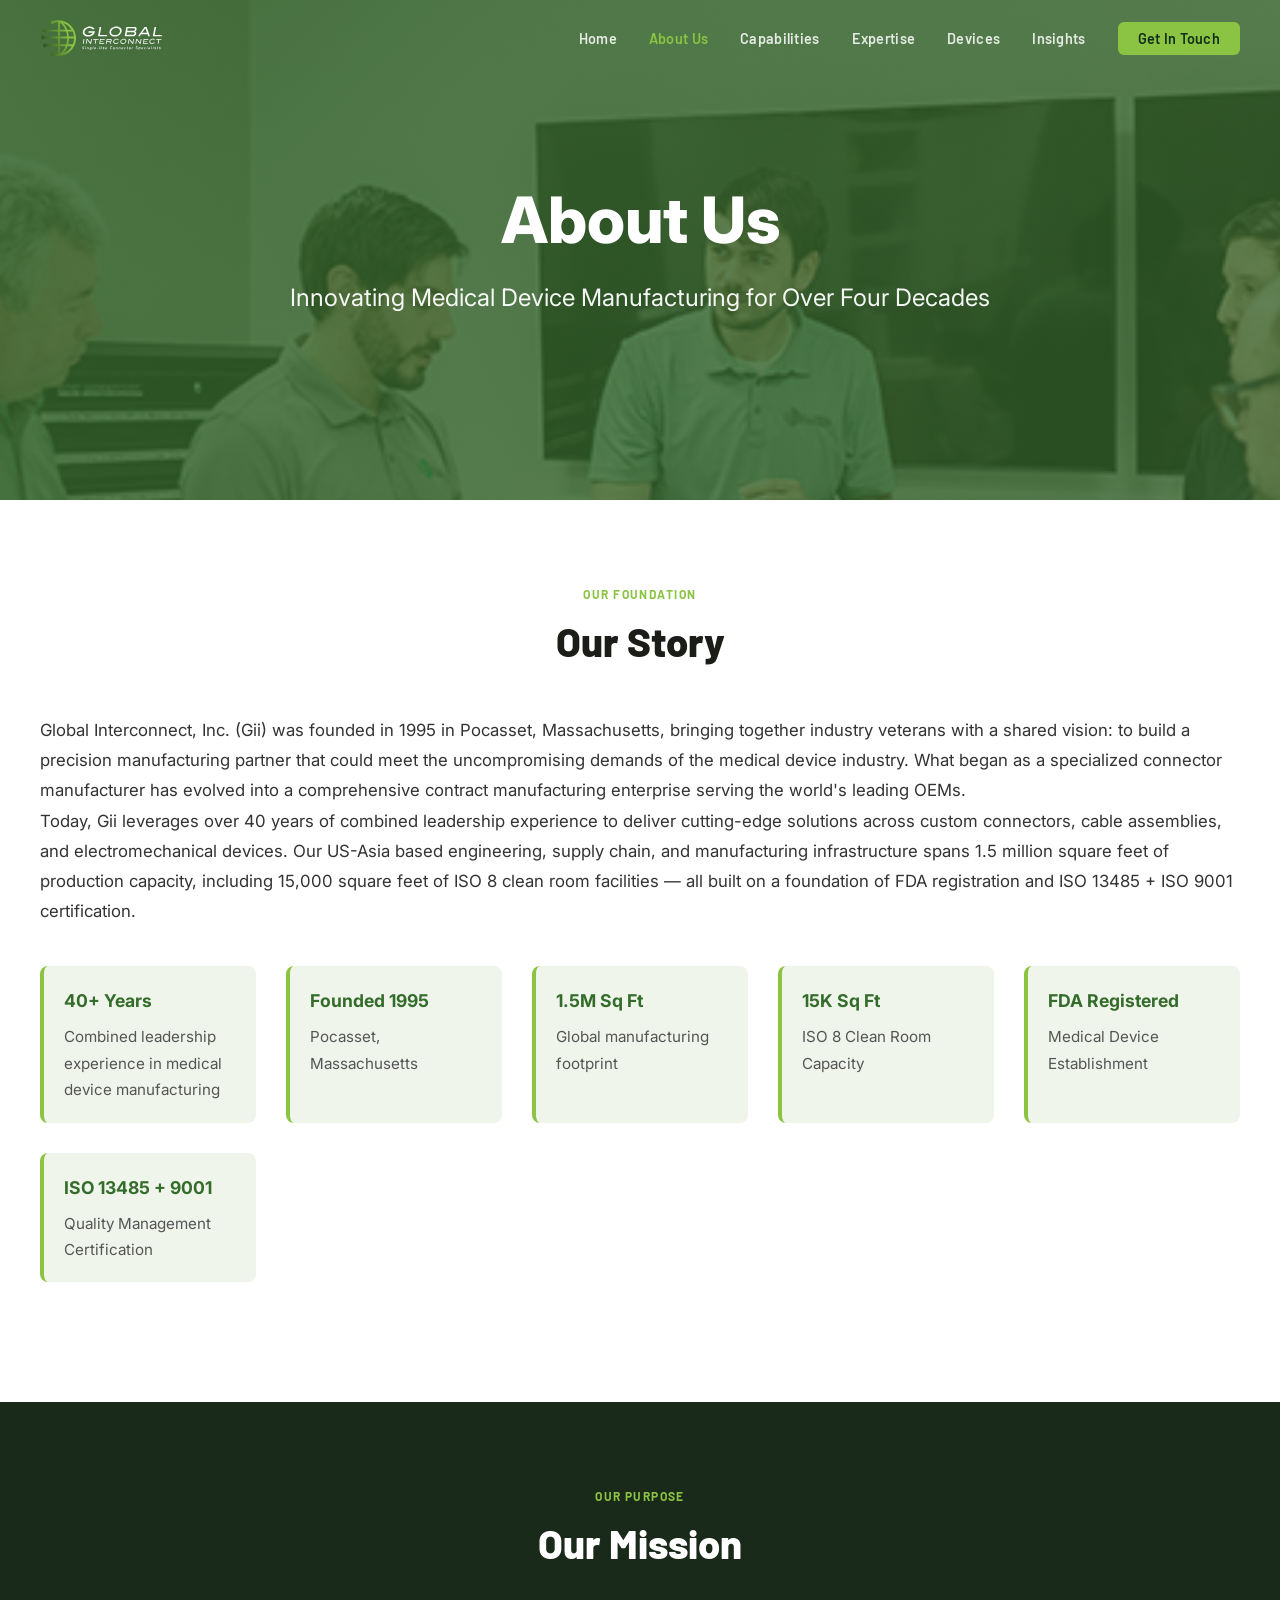
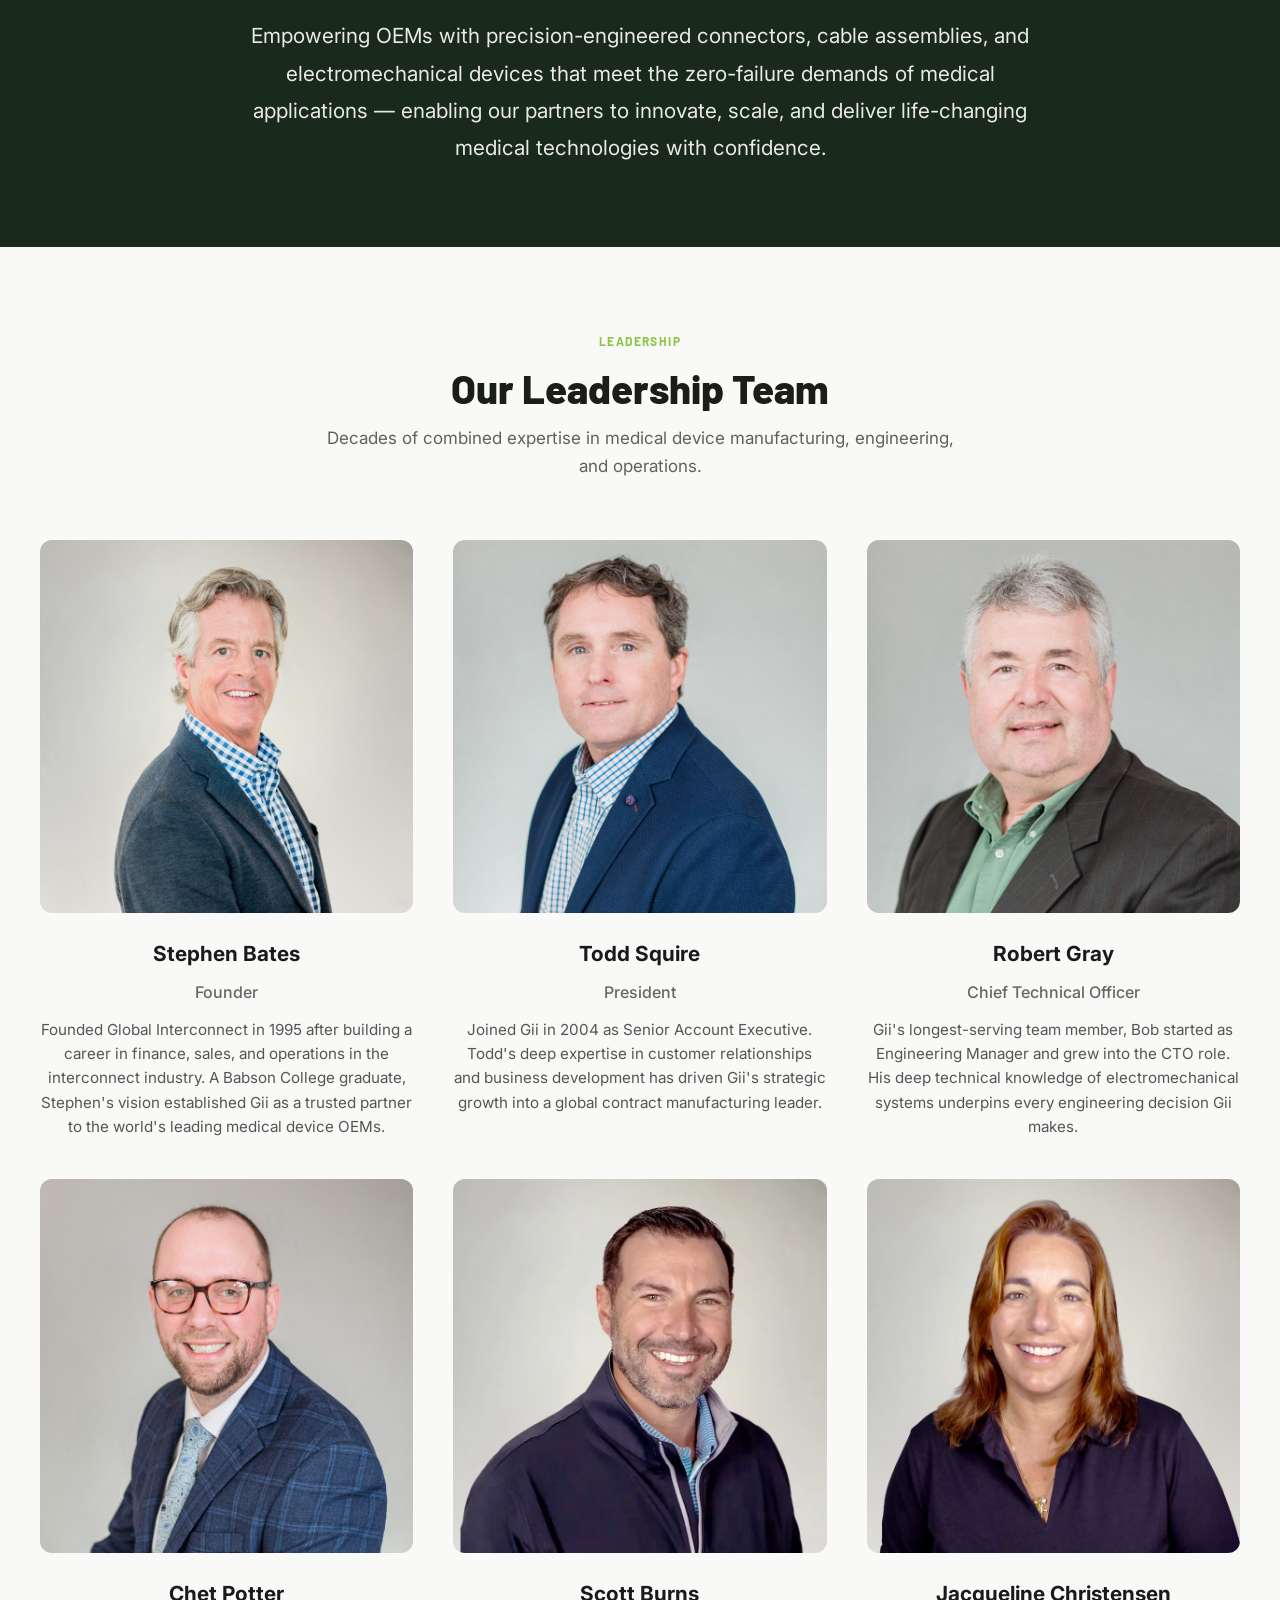
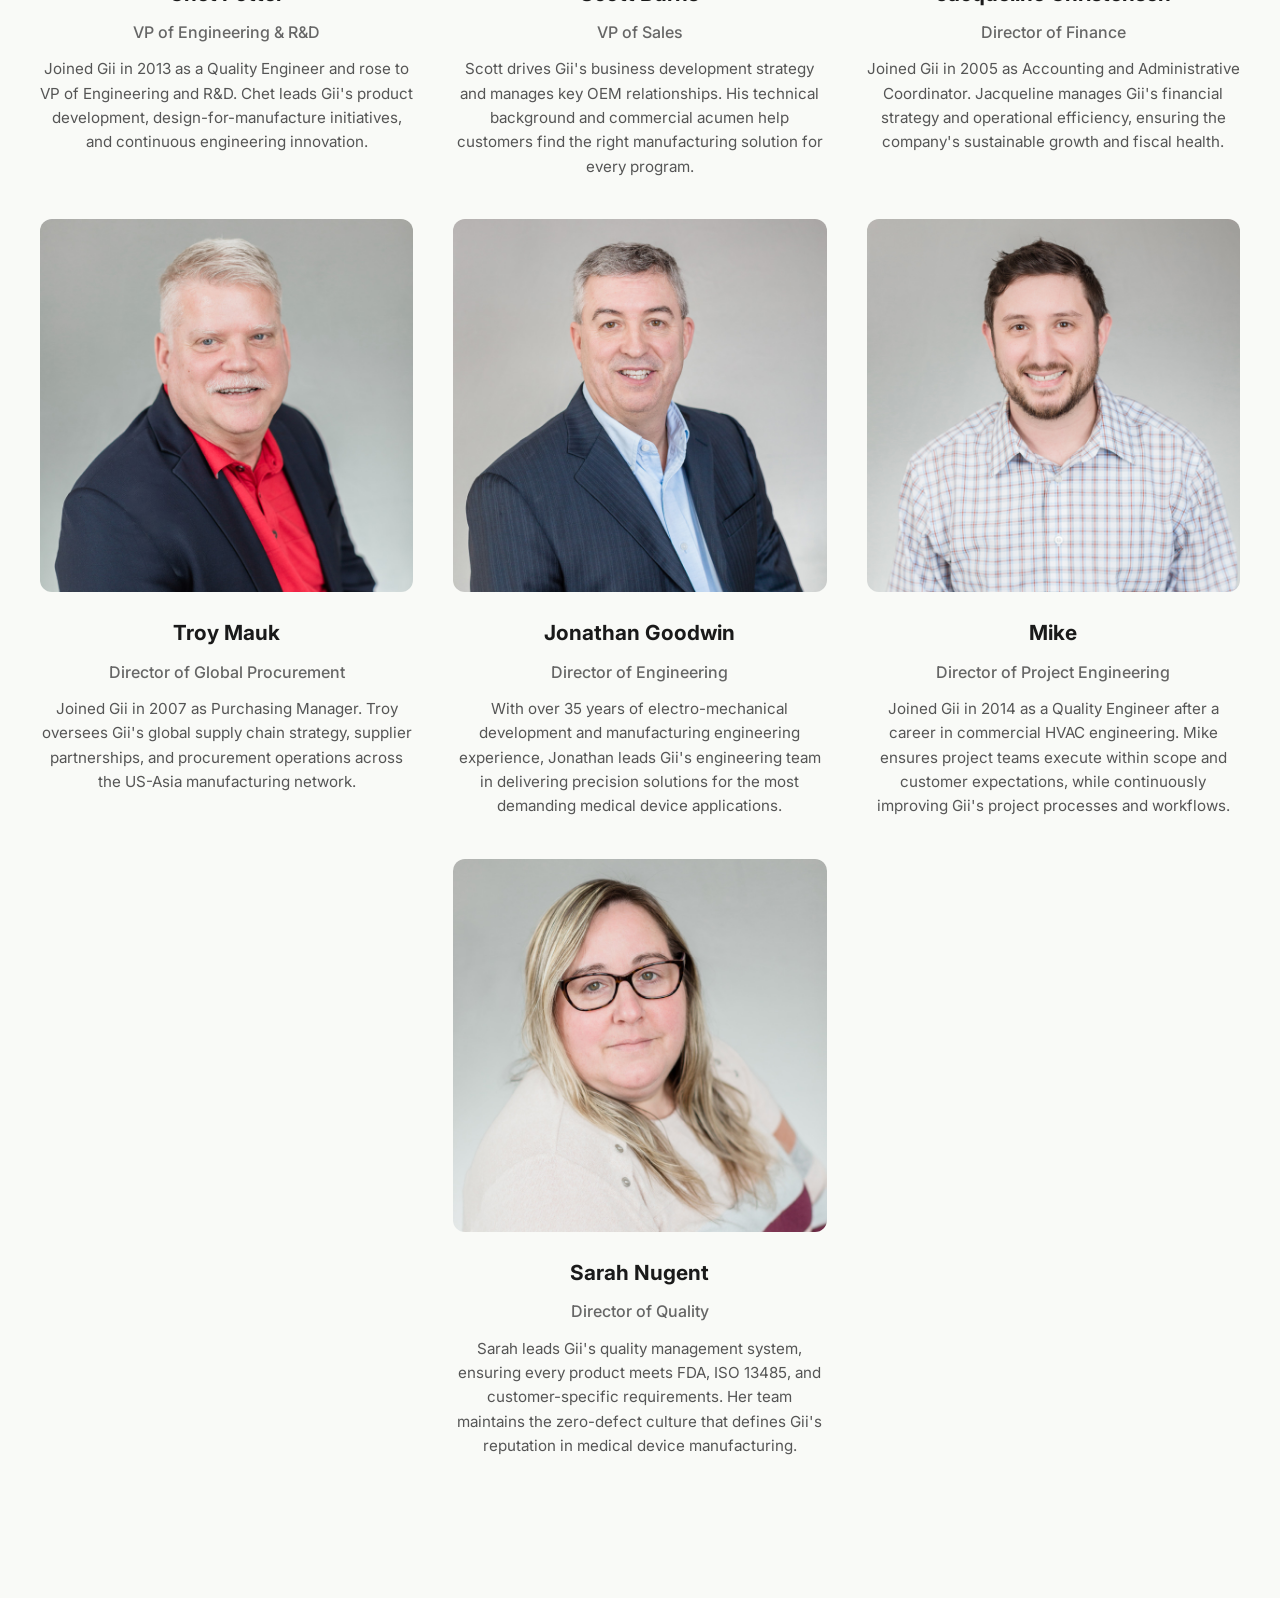
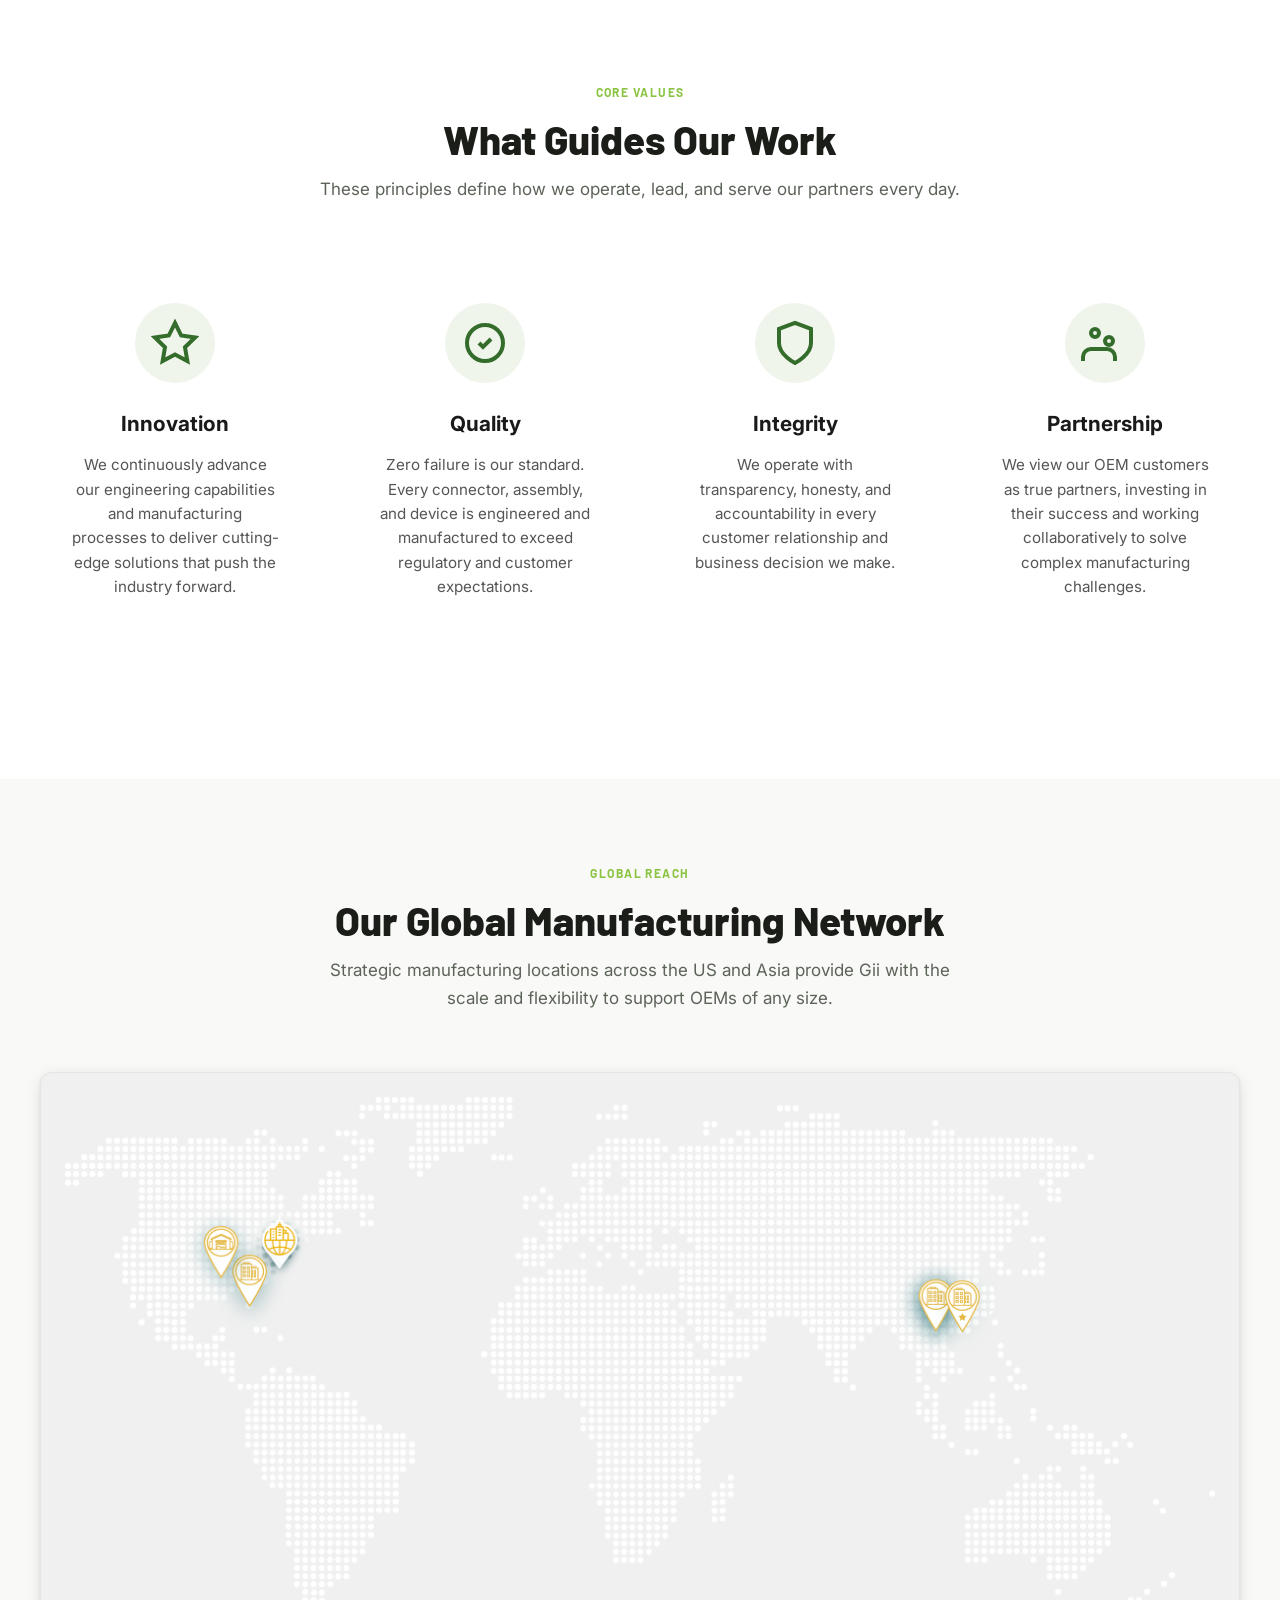
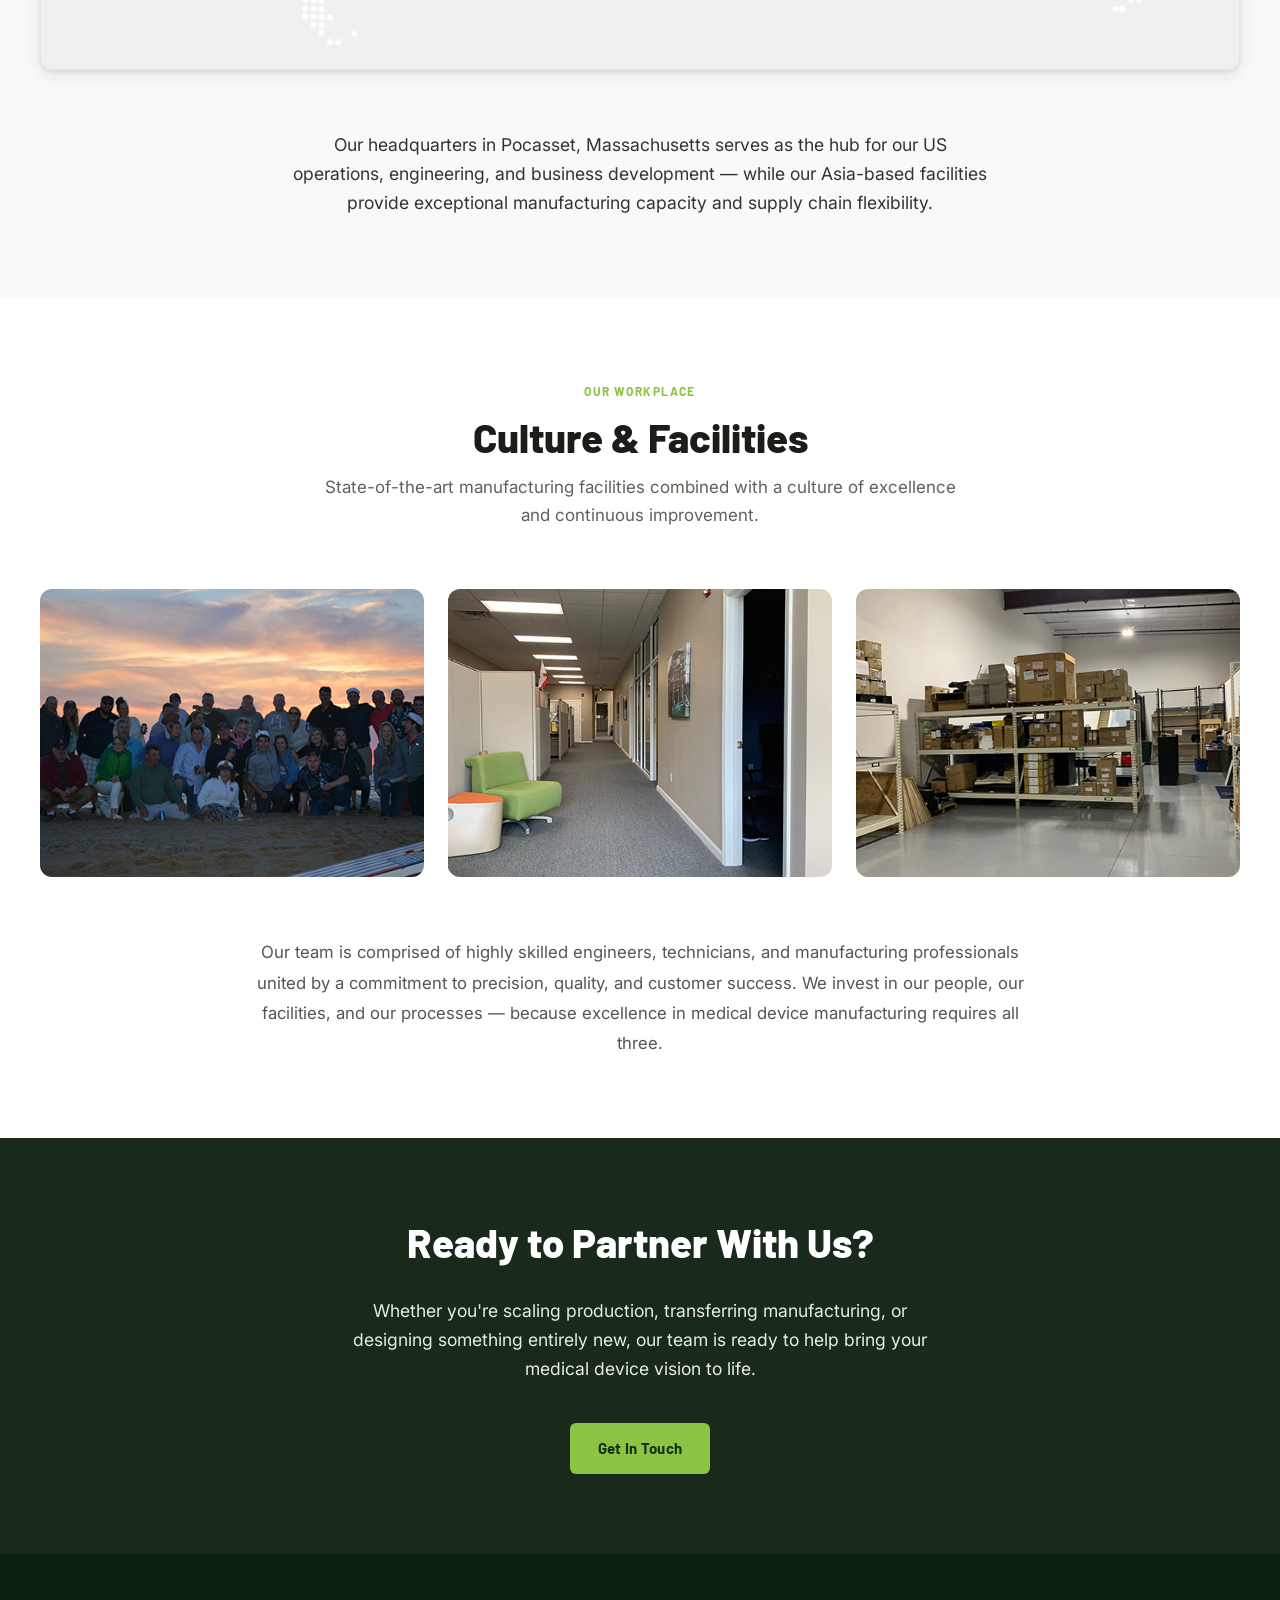
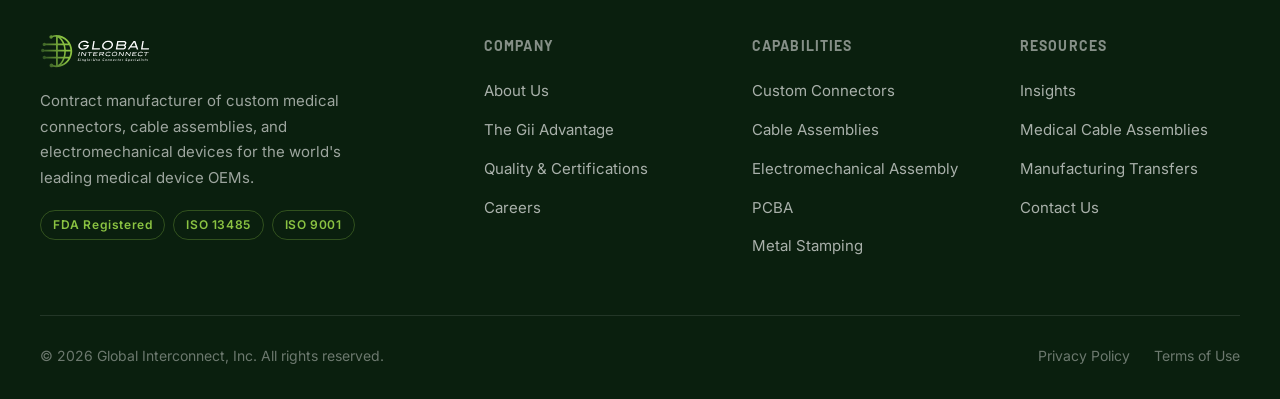
==== commit 0bf55262: "Update About Us team: correct 10 members with new headshots - Replaced old roster (Kyle Kruse, Chery" ====
--- a/about.html
+++ b/about.html
@@ -71,9 +71,14 @@
     /* ===== LEADERSHIP TEAM GRID ===== */
     .team-grid {
       display: grid;
-      grid-template-columns: repeat(auto-fit, minmax(280px, 1fr));
+      grid-template-columns: repeat(3, 1fr);
       gap: 40px;
       margin: 60px 0;
+    }
+
+    /* Center the lone last card (Sarah) */
+    .team-grid .team-card:last-child:nth-child(3n + 1) {
+      grid-column: 2 / 3;
     }
 
     .team-card {
@@ -410,31 +415,52 @@
       </div>
 
       <div class="team-grid">
+
+        <!-- Row 1 -->
+        <div class="team-card">
+          <div class="team-card-img">
+            <img src="assets/images/team/stephen-bates.jpg" alt="Stephen Bates, Founder" />
+          </div>
+          <h3>Stephen Bates</h3>
+          <p class="title">Founder</p>
+          <p class="bio">Founded Global Interconnect in 1995 after building a career in finance, sales, and operations in the interconnect industry. A Babson College graduate, Stephen's vision established Gii as a trusted partner to the world's leading medical device OEMs.</p>
+        </div>
+
         <div class="team-card">
           <div class="team-card-img">
             <img src="assets/images/team/todd-squire.jpg" alt="Todd Squire, President" />
           </div>
           <h3>Todd Squire</h3>
           <p class="title">President</p>
-          <p class="bio">Joined Gii in 2004 as Senior Account Executive. Brings extensive customer relationship and business development expertise to lead the company's strategic growth.</p>
-        </div>
-
-        <div class="team-card">
-          <div class="team-card-img">
-            <img src="assets/images/team/stephen-bates.png" alt="Stephen Bates" />
-          </div>
-          <h3>Stephen Bates</h3>
-          <p class="title">Vice President of Engineering</p>
-          <p class="bio">Leading our technical innovation and product development initiatives across all manufacturing disciplines.</p>
-        </div>
-
-        <div class="team-card">
-          <div class="team-card-img">
-            <img src="assets/images/team/kyle-kruse.png" alt="Kyle Kruse" />
-          </div>
-          <h3>Kyle Kruse</h3>
-          <p class="title">Vice President of Manufacturing</p>
-          <p class="bio">Overseeing operations and continuous improvement across our US-Asia manufacturing network.</p>
+          <p class="bio">Joined Gii in 2004 as Senior Account Executive. Todd's deep expertise in customer relationships and business development has driven Gii's strategic growth into a global contract manufacturing leader.</p>
+        </div>
+
+        <div class="team-card">
+          <div class="team-card-img">
+            <img src="assets/images/team/robert-gray.jpg" alt="Robert Gray, Chief Technical Officer" />
+          </div>
+          <h3>Robert Gray</h3>
+          <p class="title">Chief Technical Officer</p>
+          <p class="bio">Gii's longest-serving team member, Bob started as Engineering Manager and grew into the CTO role. His deep technical knowledge of electromechanical systems underpins every engineering decision Gii makes.</p>
+        </div>
+
+        <!-- Row 2 -->
+        <div class="team-card">
+          <div class="team-card-img">
+            <img src="assets/images/team/chet-potter.jpg" alt="Chet Potter, VP Engineering &amp; R&amp;D" />
+          </div>
+          <h3>Chet Potter</h3>
+          <p class="title">VP of Engineering &amp; R&amp;D</p>
+          <p class="bio">Joined Gii in 2013 as a Quality Engineer and rose to VP of Engineering and R&D. Chet leads Gii's product development, design-for-manufacture initiatives, and continuous engineering innovation.</p>
+        </div>
+
+        <div class="team-card">
+          <div class="team-card-img">
+            <img src="assets/images/team/scott-burns.webp" alt="Scott Burns, VP of Sales" />
+          </div>
+          <h3>Scott Burns</h3>
+          <p class="title">VP of Sales</p>
+          <p class="bio">Scott drives Gii's business development strategy and manages key OEM relationships. His technical background and commercial acumen help customers find the right manufacturing solution for every program.</p>
         </div>
 
         <div class="team-card">
@@ -443,44 +469,47 @@
           </div>
           <h3>Jacqueline Christensen</h3>
           <p class="title">Director of Finance</p>
-          <p class="bio">Joined Gii in 2005. Manages financial strategy and operational efficiency for sustainable growth.</p>
-        </div>
-
+          <p class="bio">Joined Gii in 2005 as Accounting and Administrative Coordinator. Jacqueline manages Gii's financial strategy and operational efficiency, ensuring the company's sustainable growth and fiscal health.</p>
+        </div>
+
+        <!-- Row 3 -->
         <div class="team-card">
           <div class="team-card-img">
             <img src="assets/images/team/troy-mauk.jpg" alt="Troy Mauk, Director of Global Procurement" />
           </div>
           <h3>Troy Mauk</h3>
           <p class="title">Director of Global Procurement</p>
-          <p class="bio">Joined Gii in 2007. Leads supply chain strategy and supplier partnerships across our global network.</p>
-        </div>
-
-        <div class="team-card">
-          <div class="team-card-img">
-            <img src="assets/images/team/robert-gray.png" alt="Robert E. Gray" />
-          </div>
-          <h3>Robert E. Gray</h3>
-          <p class="title">Director of Quality &amp; Compliance</p>
-          <p class="bio">Ensures our manufacturing standards exceed regulatory requirements and customer expectations.</p>
-        </div>
-
-        <div class="team-card">
-          <div class="team-card-img">
-            <img src="assets/images/team/scott-burns.png" alt="Scott Burns" />
-          </div>
-          <h3>Scott Burns</h3>
-          <p class="title">Director of Operations</p>
-          <p class="bio">Driving operational excellence and process optimization across all manufacturing facilities.</p>
-        </div>
-
-        <div class="team-card">
-          <div class="team-card-img">
-            <img src="assets/images/team/cheryl-shaw.png" alt="Cheryl Shaw" />
-          </div>
-          <h3>Cheryl Shaw</h3>
-          <p class="title">Director of Customer Success</p>
-          <p class="bio">Building and maintaining strong partnerships with our OEM customers worldwide.</p>
-        </div>
+          <p class="bio">Joined Gii in 2007 as Purchasing Manager. Troy oversees Gii's global supply chain strategy, supplier partnerships, and procurement operations across the US-Asia manufacturing network.</p>
+        </div>
+
+        <div class="team-card">
+          <div class="team-card-img">
+            <img src="assets/images/team/jonathan-goodwin.jpg" alt="Jonathan Goodwin, Director of Engineering" />
+          </div>
+          <h3>Jonathan Goodwin</h3>
+          <p class="title">Director of Engineering</p>
+          <p class="bio">With over 35 years of electro-mechanical development and manufacturing engineering experience, Jonathan leads Gii's engineering team in delivering precision solutions for the most demanding medical device applications.</p>
+        </div>
+
+        <div class="team-card">
+          <div class="team-card-img">
+            <img src="assets/images/team/mike.jpg" alt="Mike, Director of Project Engineering" />
+          </div>
+          <h3>Mike</h3>
+          <p class="title">Director of Project Engineering</p>
+          <p class="bio">Joined Gii in 2014 as a Quality Engineer after a career in commercial HVAC engineering. Mike ensures project teams execute within scope and customer expectations, while continuously improving Gii's project processes and workflows.</p>
+        </div>
+
+        <!-- Row 4 -->
+        <div class="team-card">
+          <div class="team-card-img">
+            <img src="assets/images/team/sarah-nugent.jpg" alt="Sarah Nugent, Director of Quality" />
+          </div>
+          <h3>Sarah Nugent</h3>
+          <p class="title">Director of Quality</p>
+          <p class="bio">Sarah leads Gii's quality management system, ensuring every product meets FDA, ISO 13485, and customer-specific requirements. Her team maintains the zero-defect culture that defines Gii's reputation in medical device manufacturing.</p>
+        </div>
+
       </div>
     </div>
   </section>
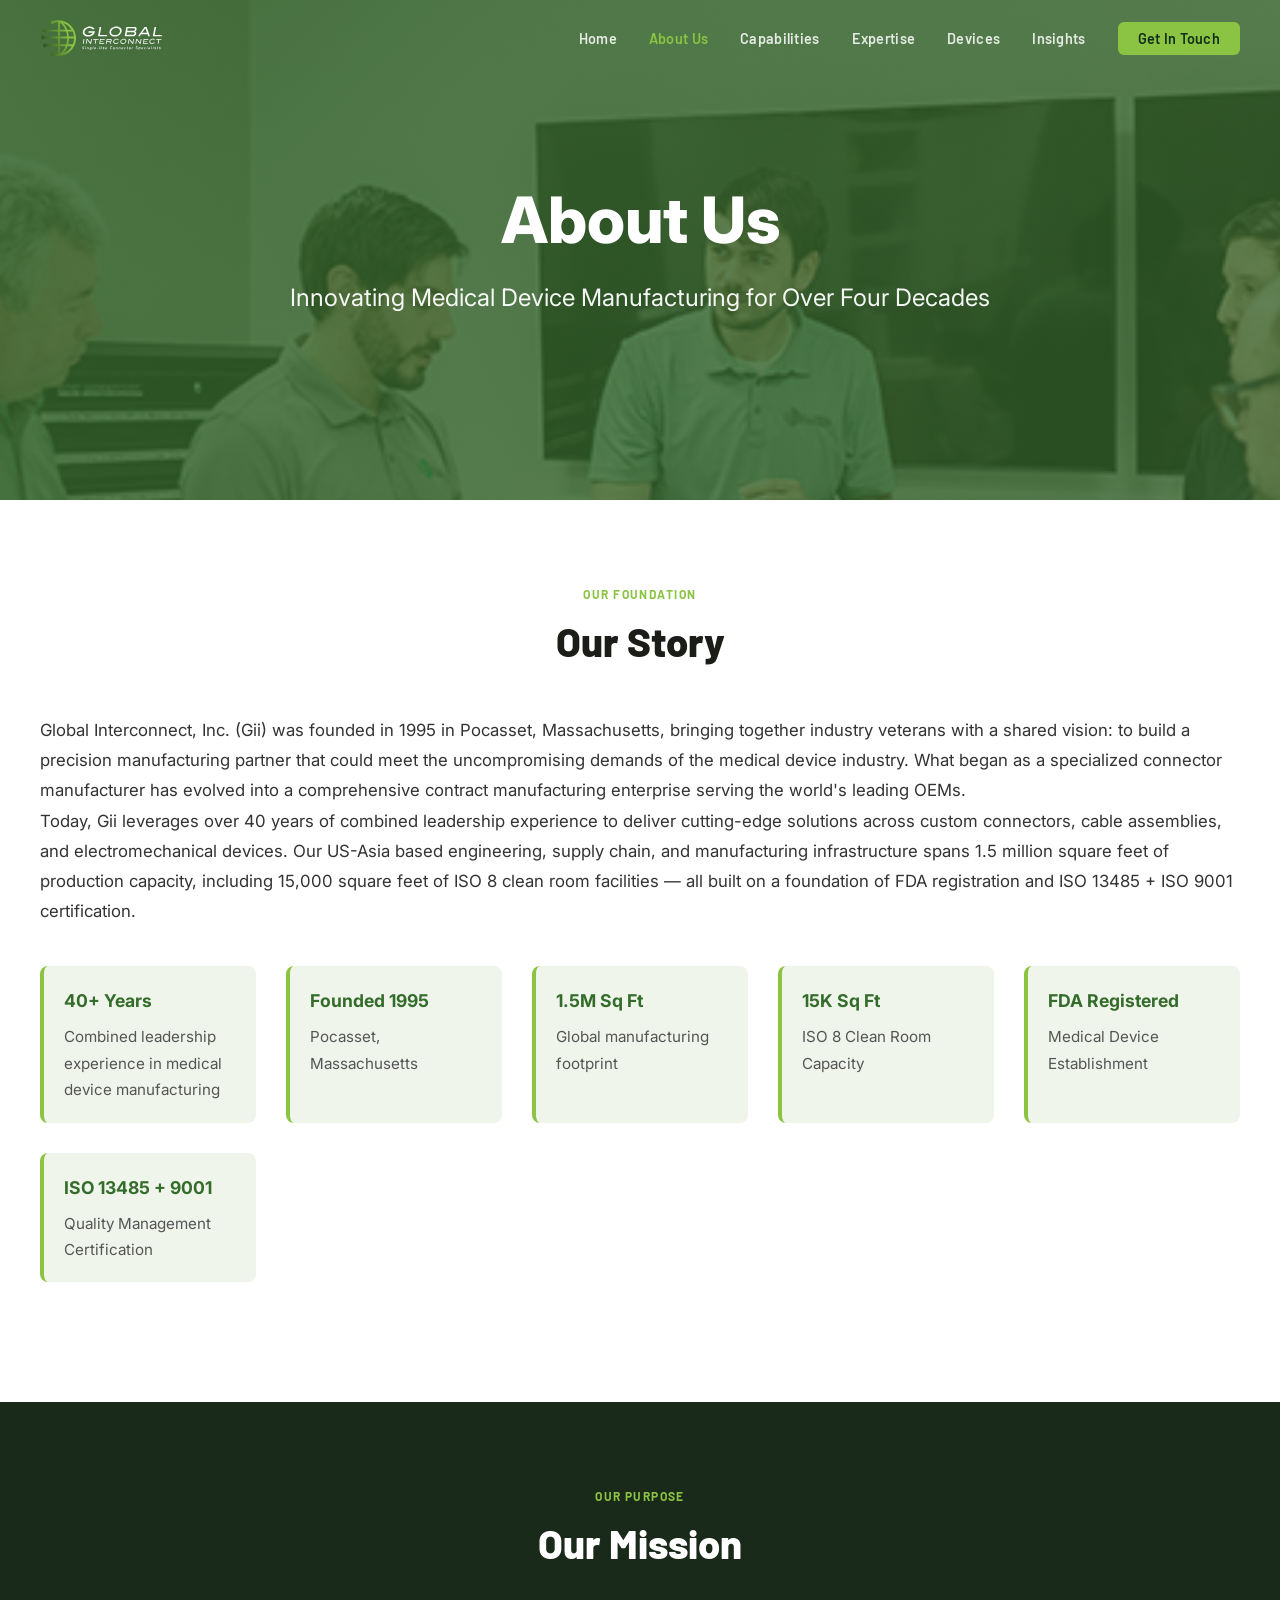
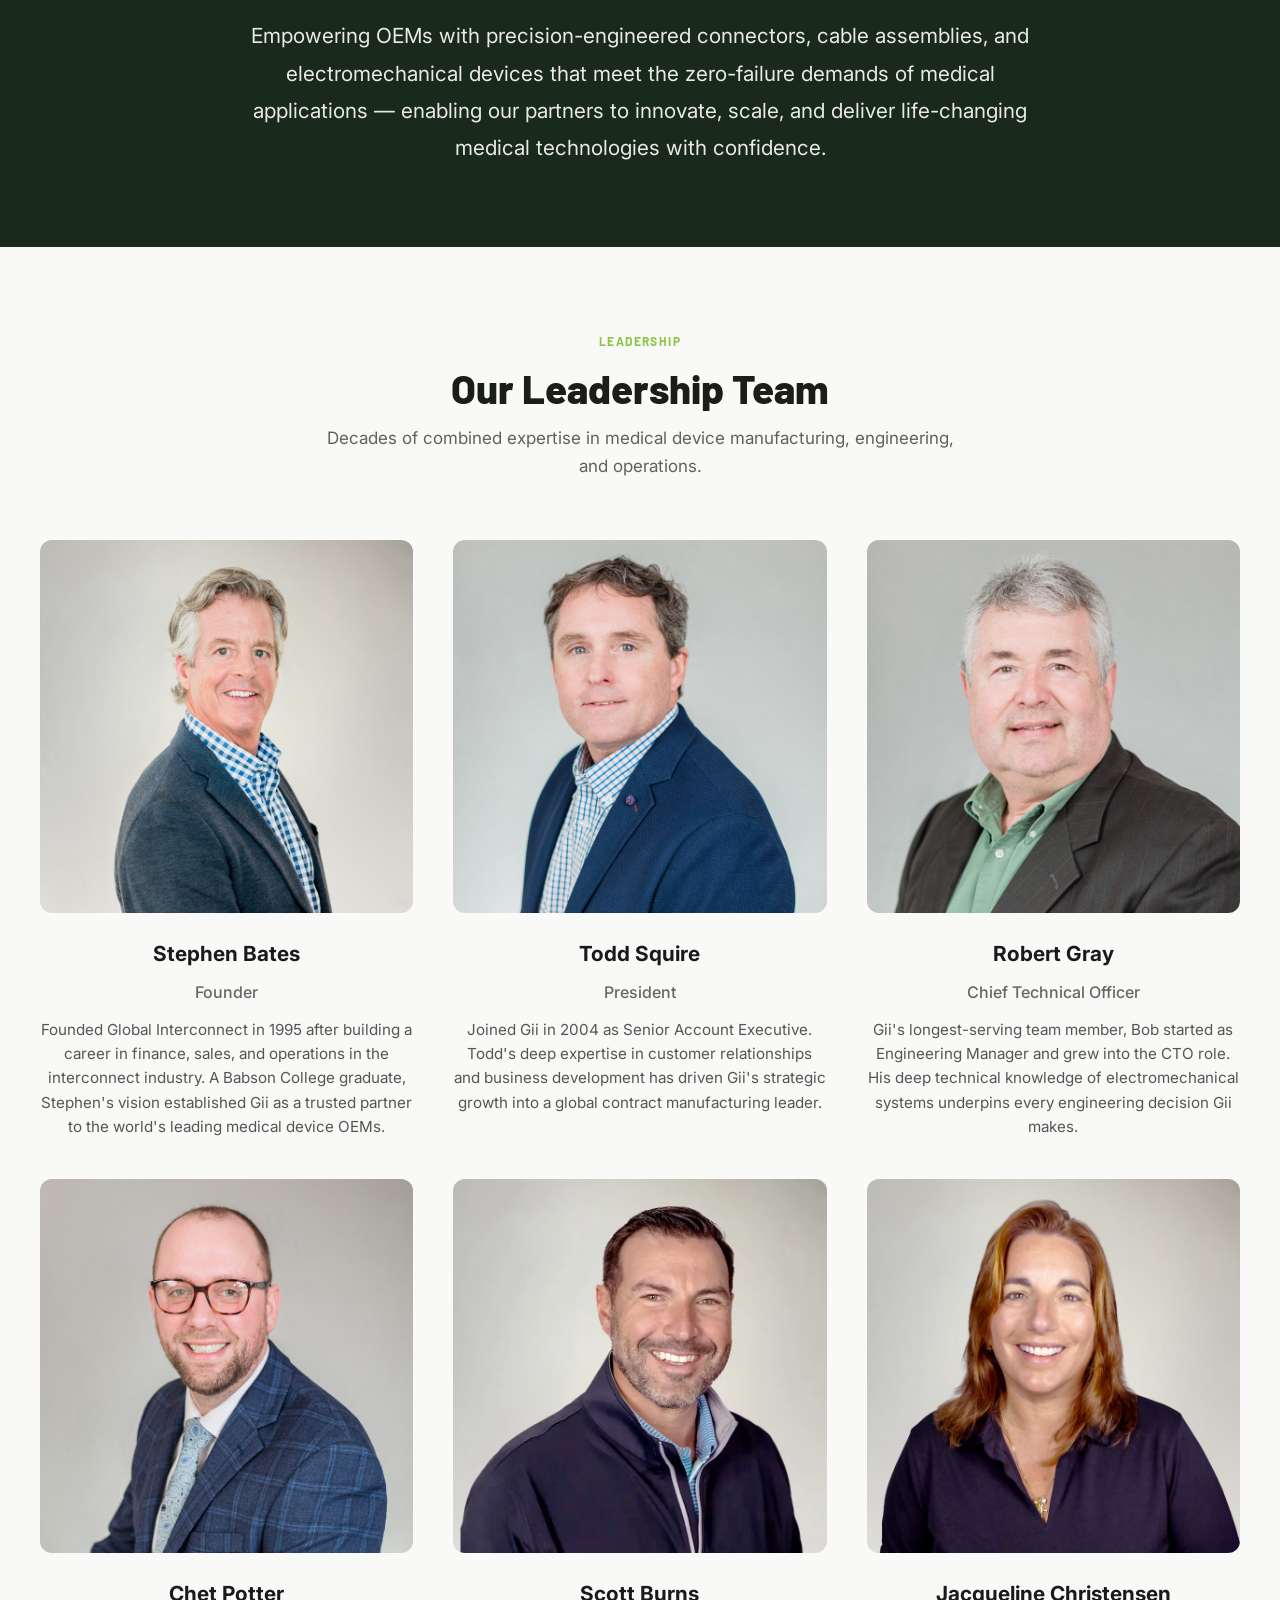
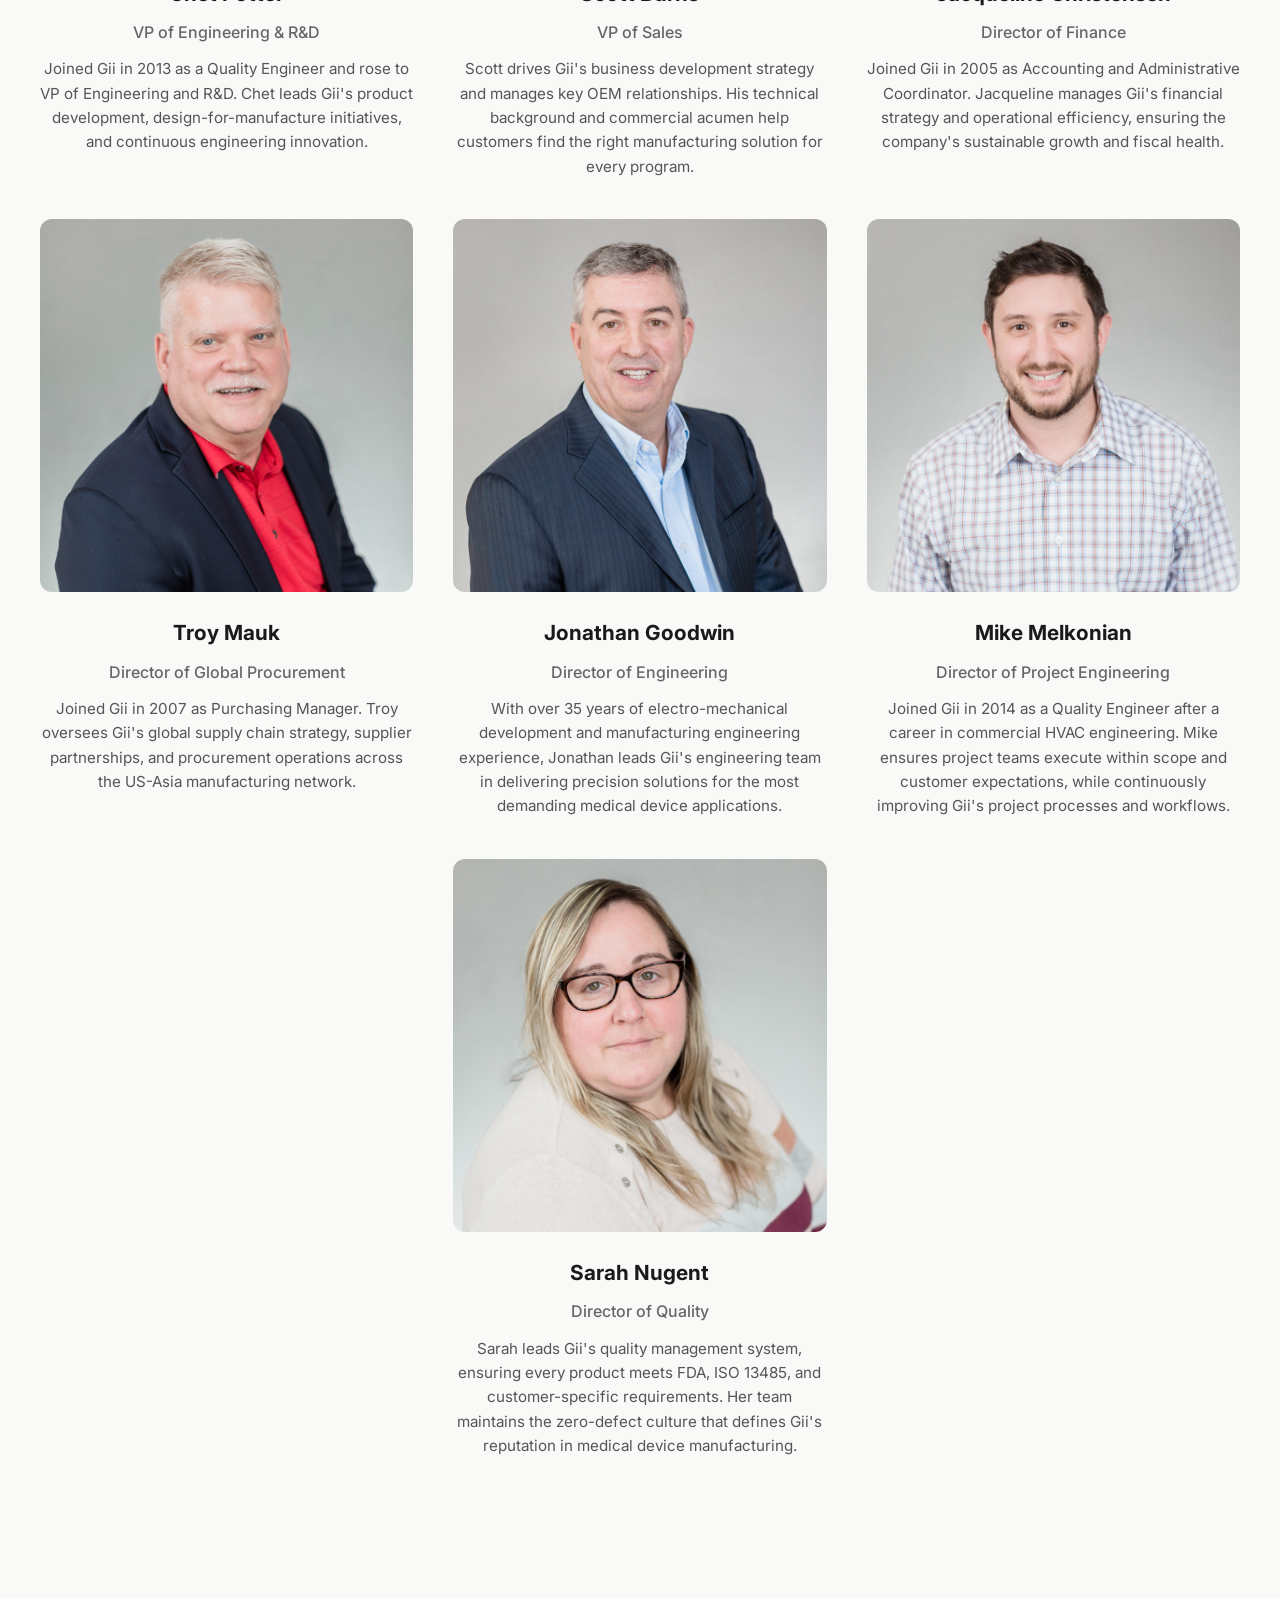
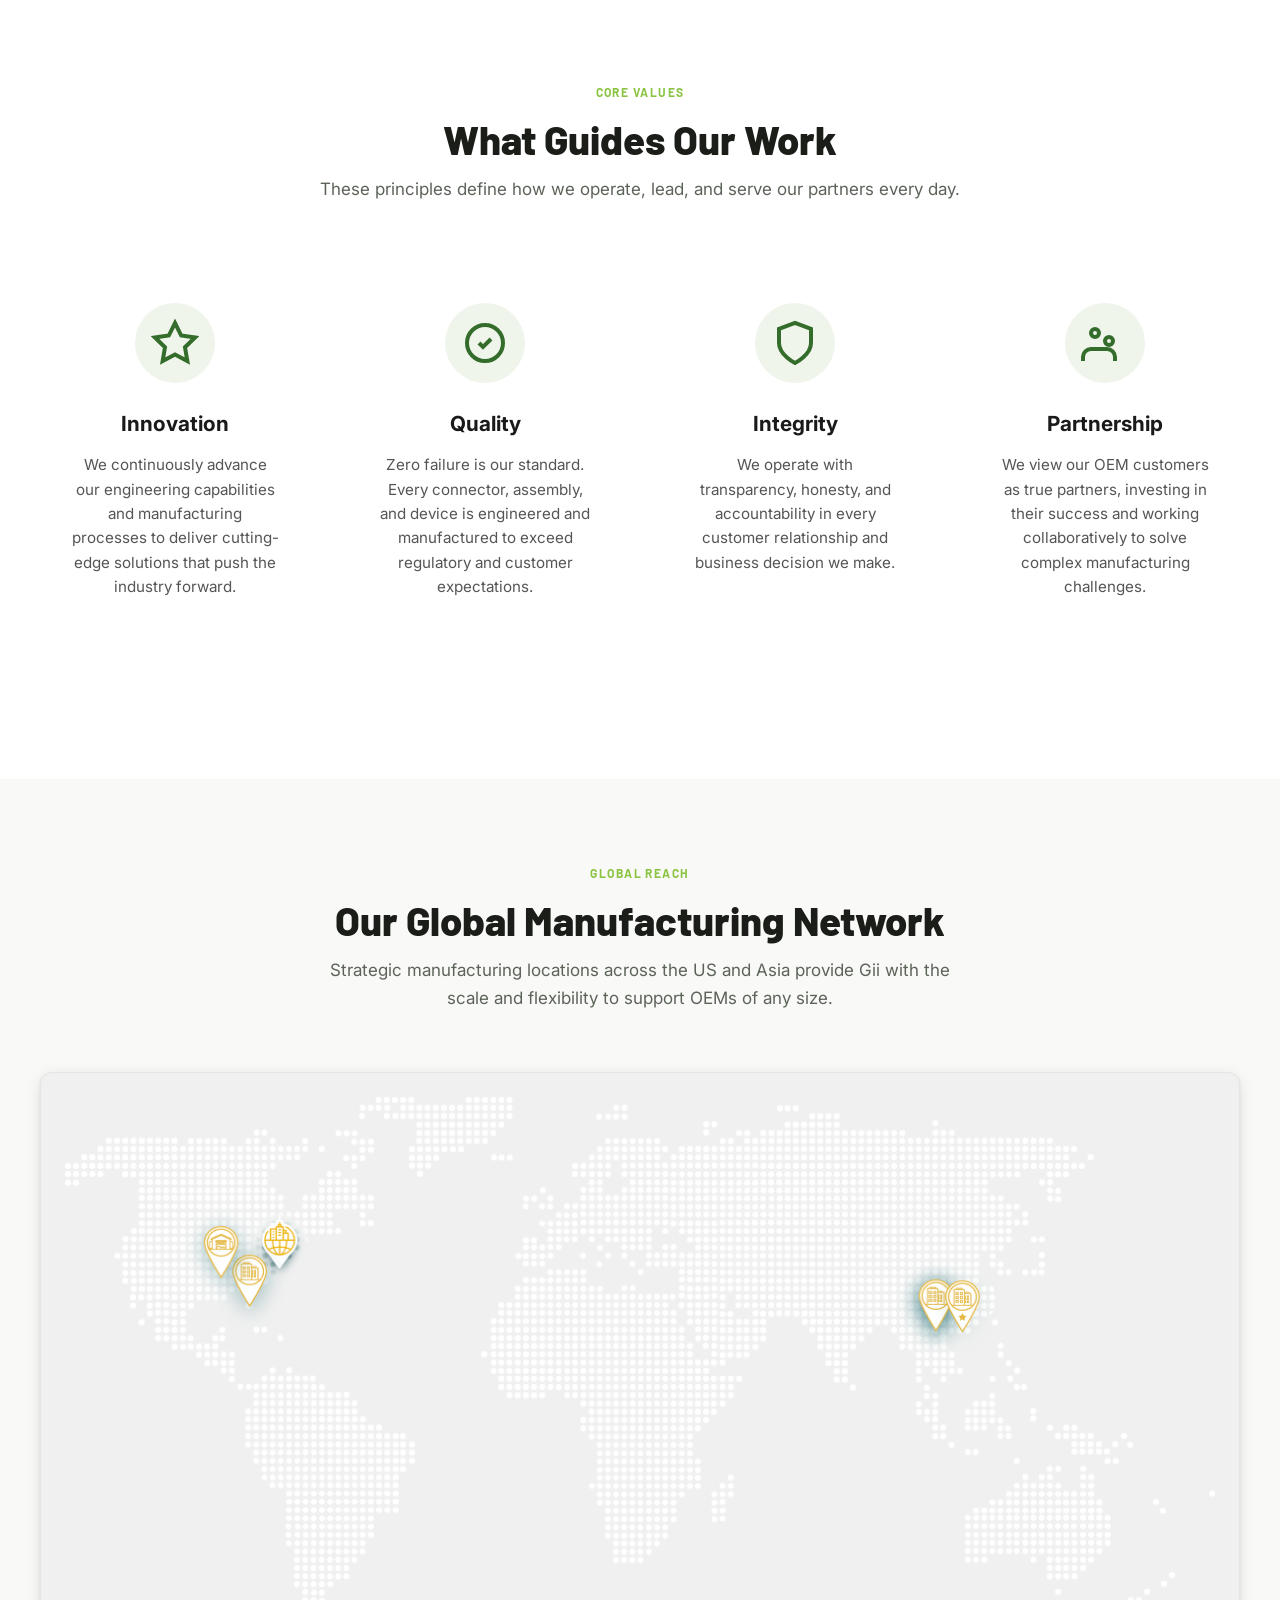
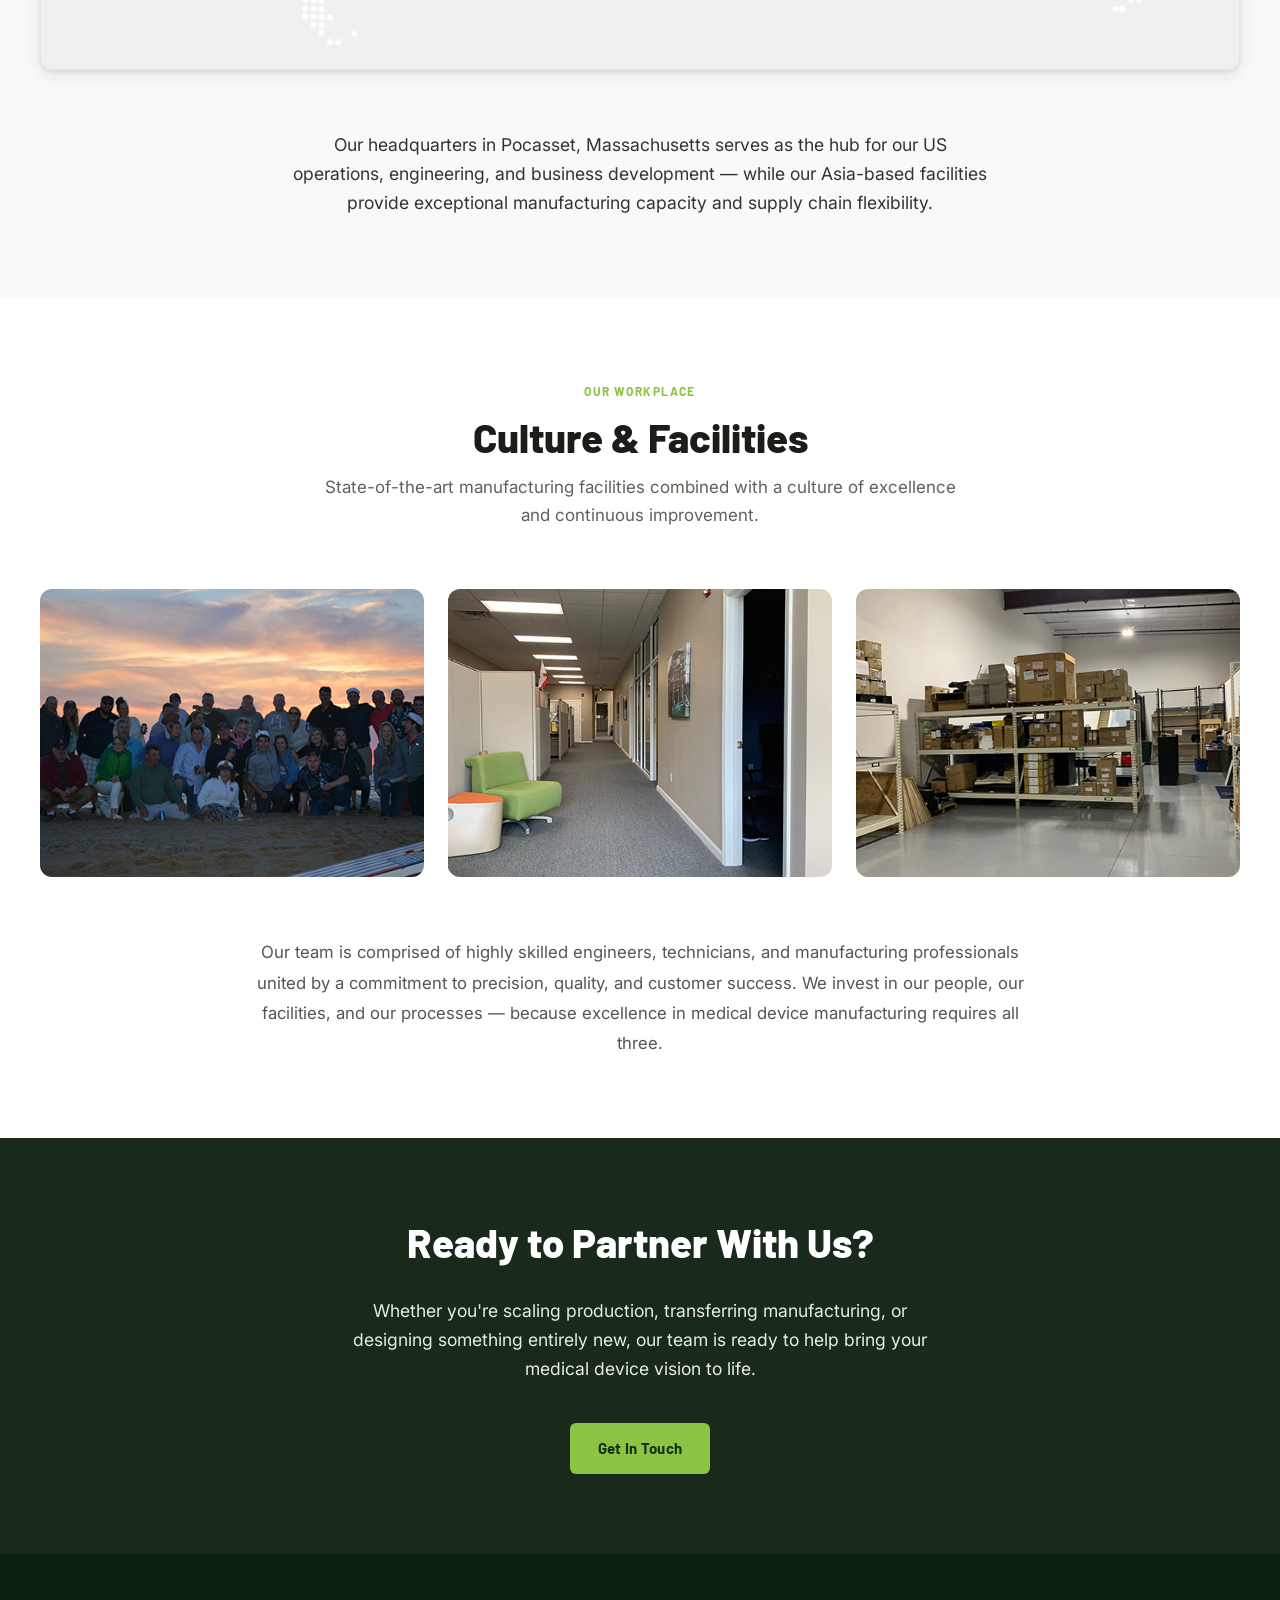
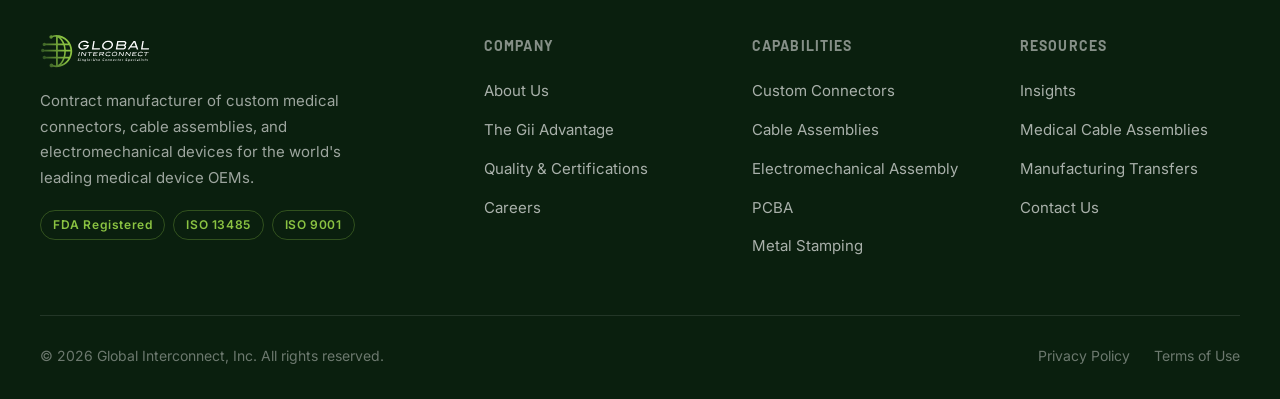
==== commit f4d37140: "Add Mike Melkonian's full last name" ====
--- a/about.html
+++ b/about.html
@@ -495,7 +495,7 @@
           <div class="team-card-img">
             <img src="assets/images/team/mike.jpg" alt="Mike, Director of Project Engineering" />
           </div>
-          <h3>Mike</h3>
+          <h3>Mike Melkonian</h3>
           <p class="title">Director of Project Engineering</p>
           <p class="bio">Joined Gii in 2014 as a Quality Engineer after a career in commercial HVAC engineering. Mike ensures project teams execute within scope and customer expectations, while continuously improving Gii's project processes and workflows.</p>
         </div>
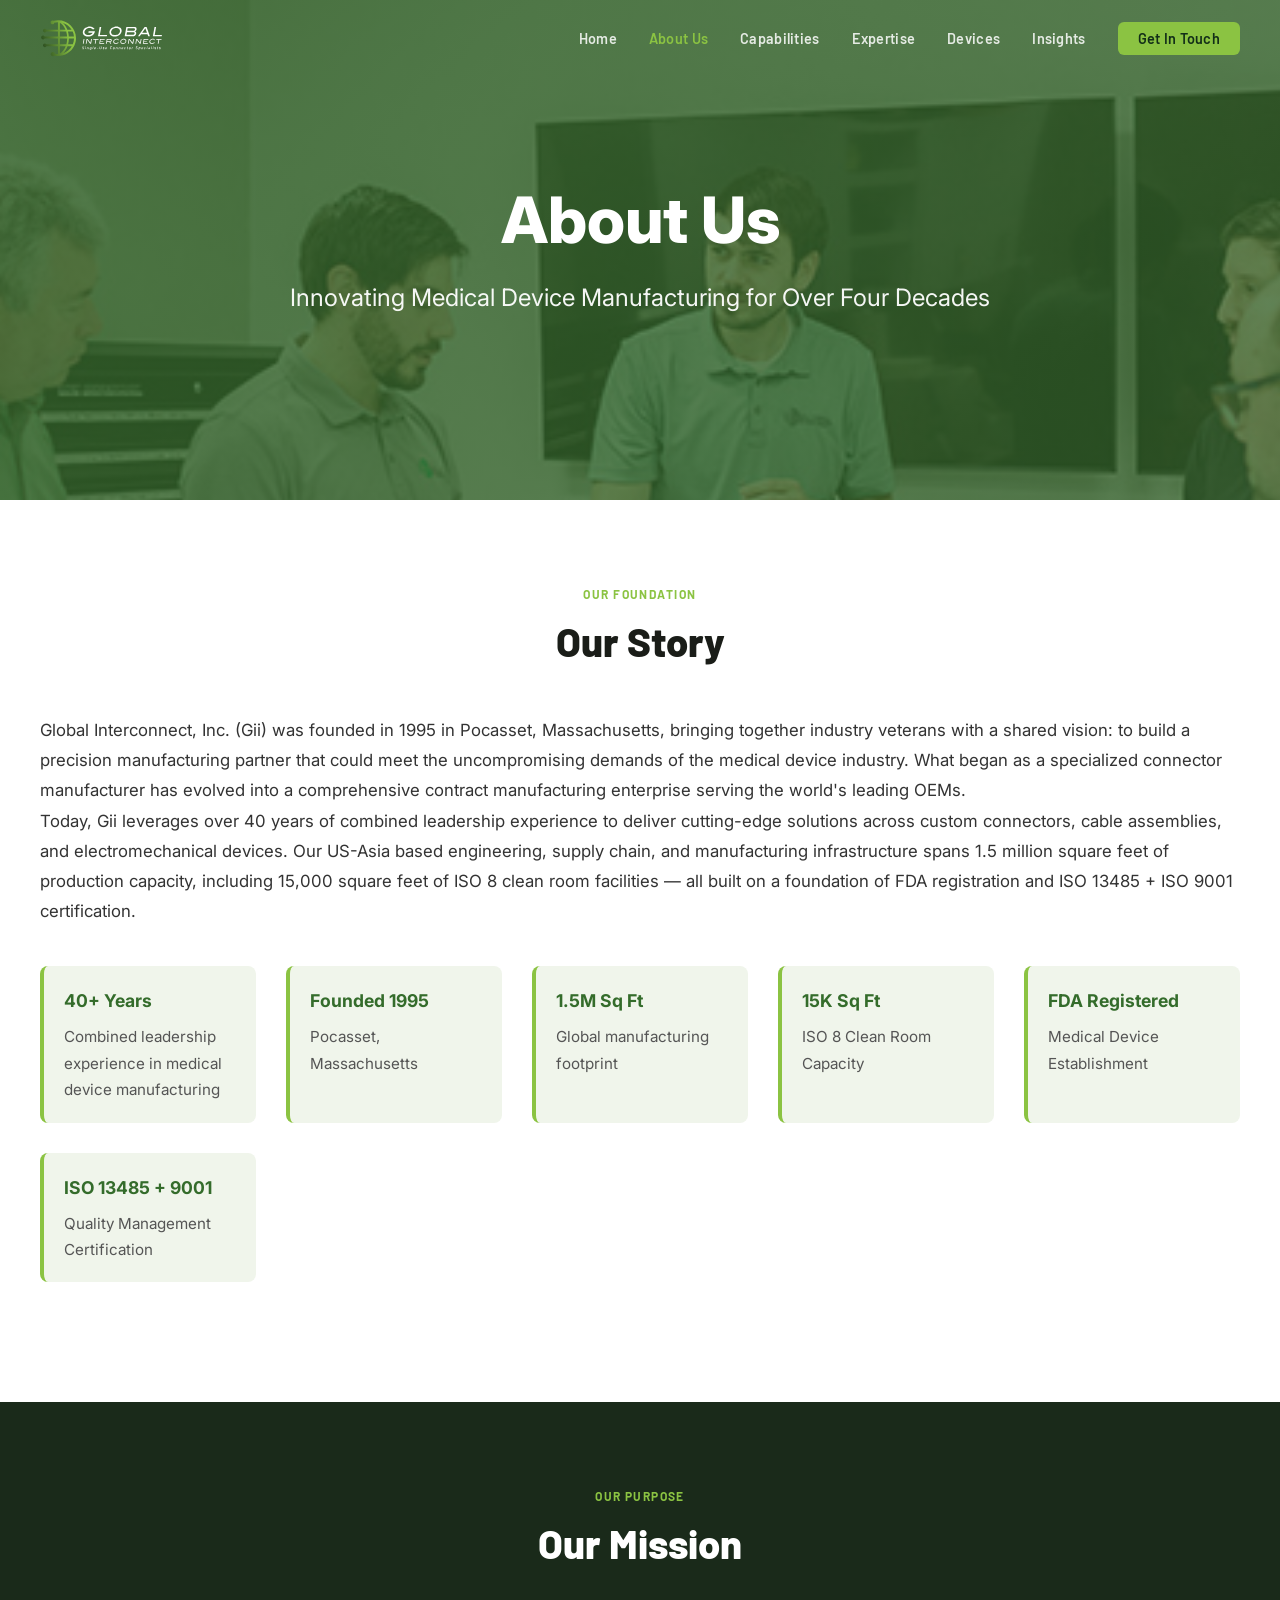
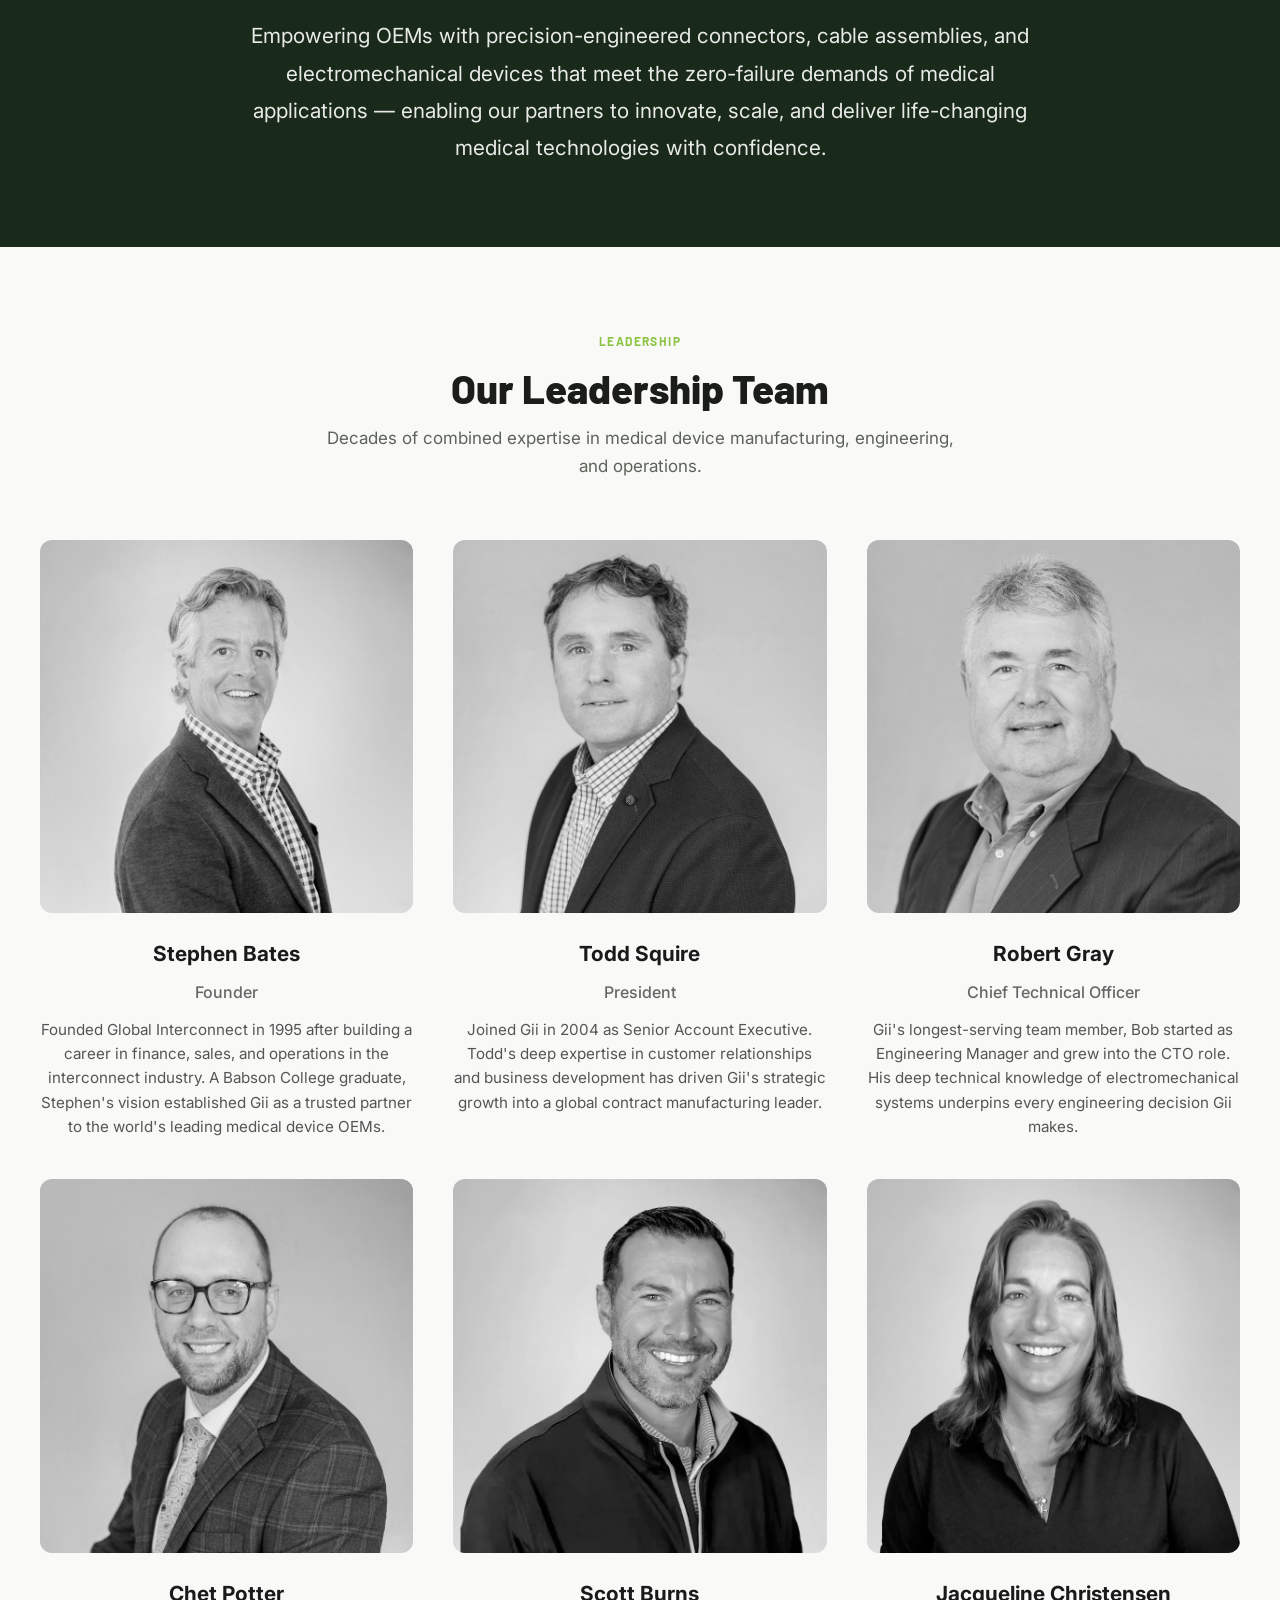
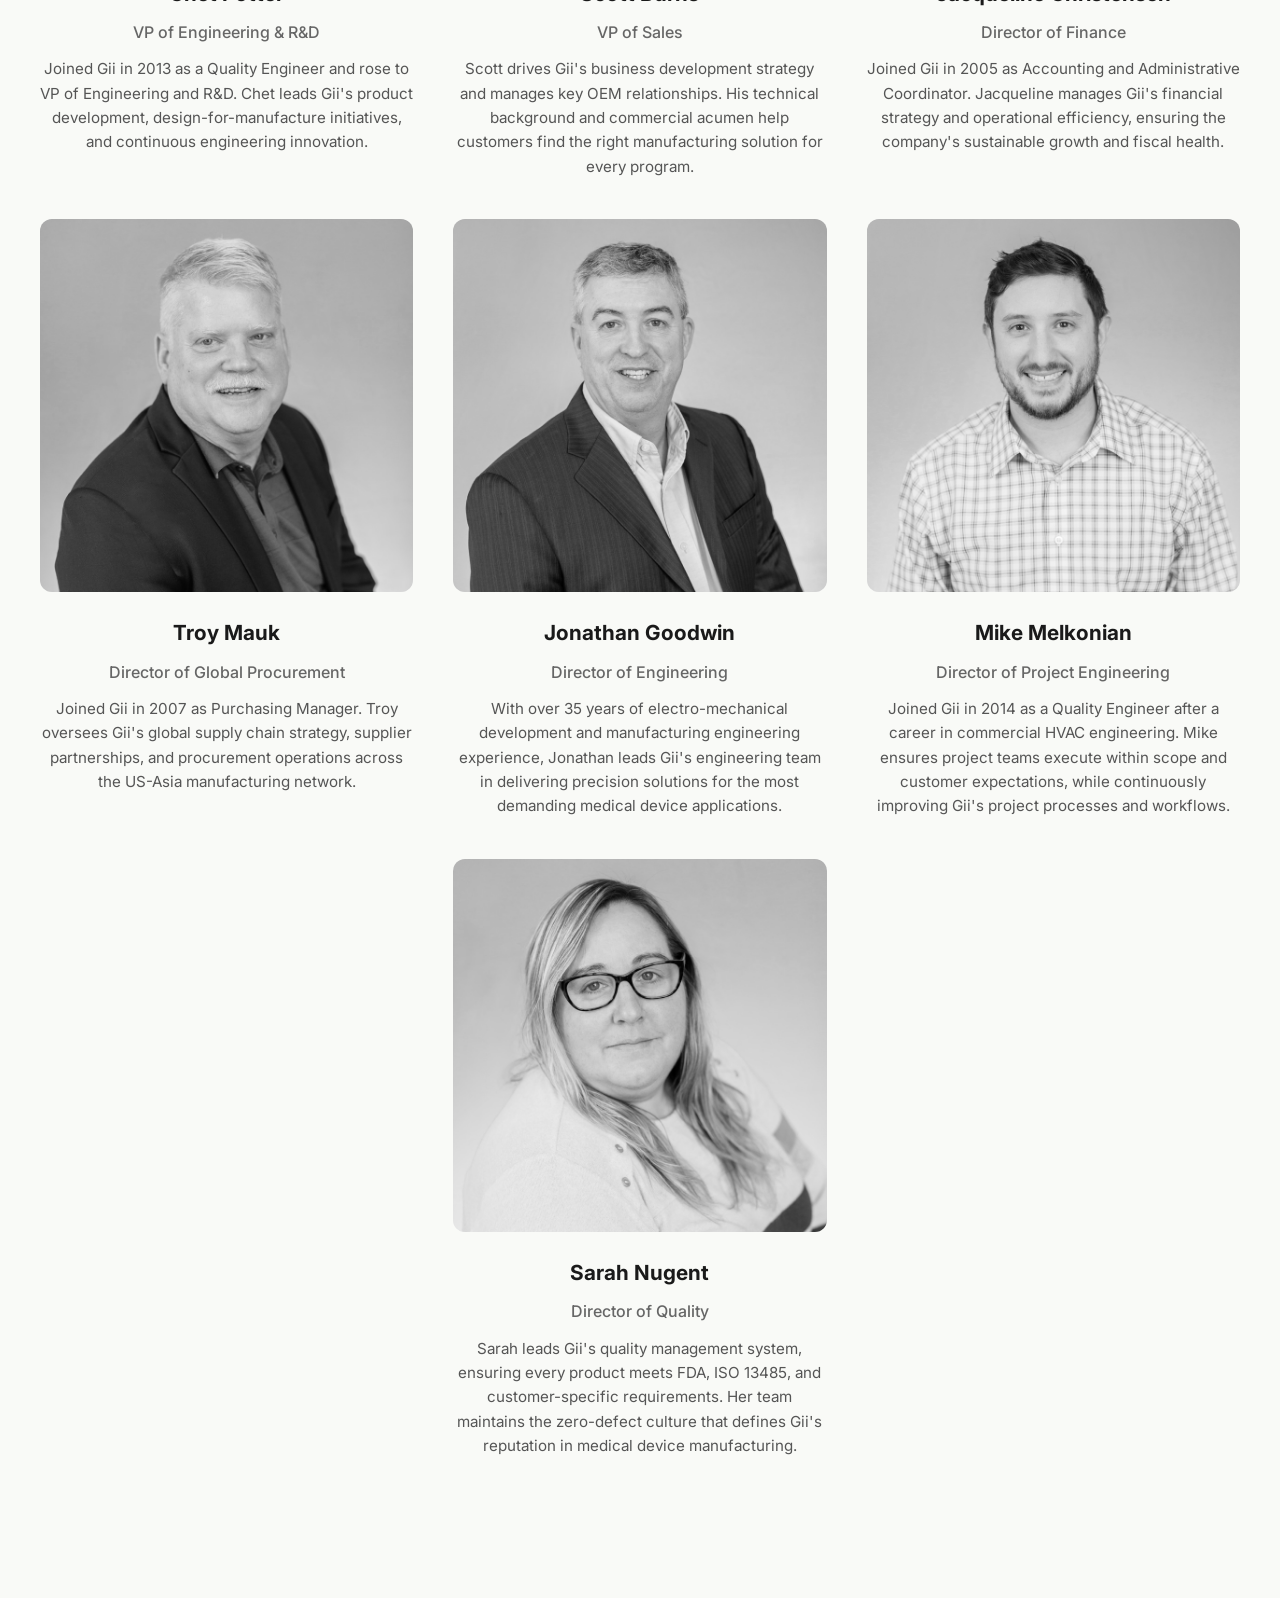
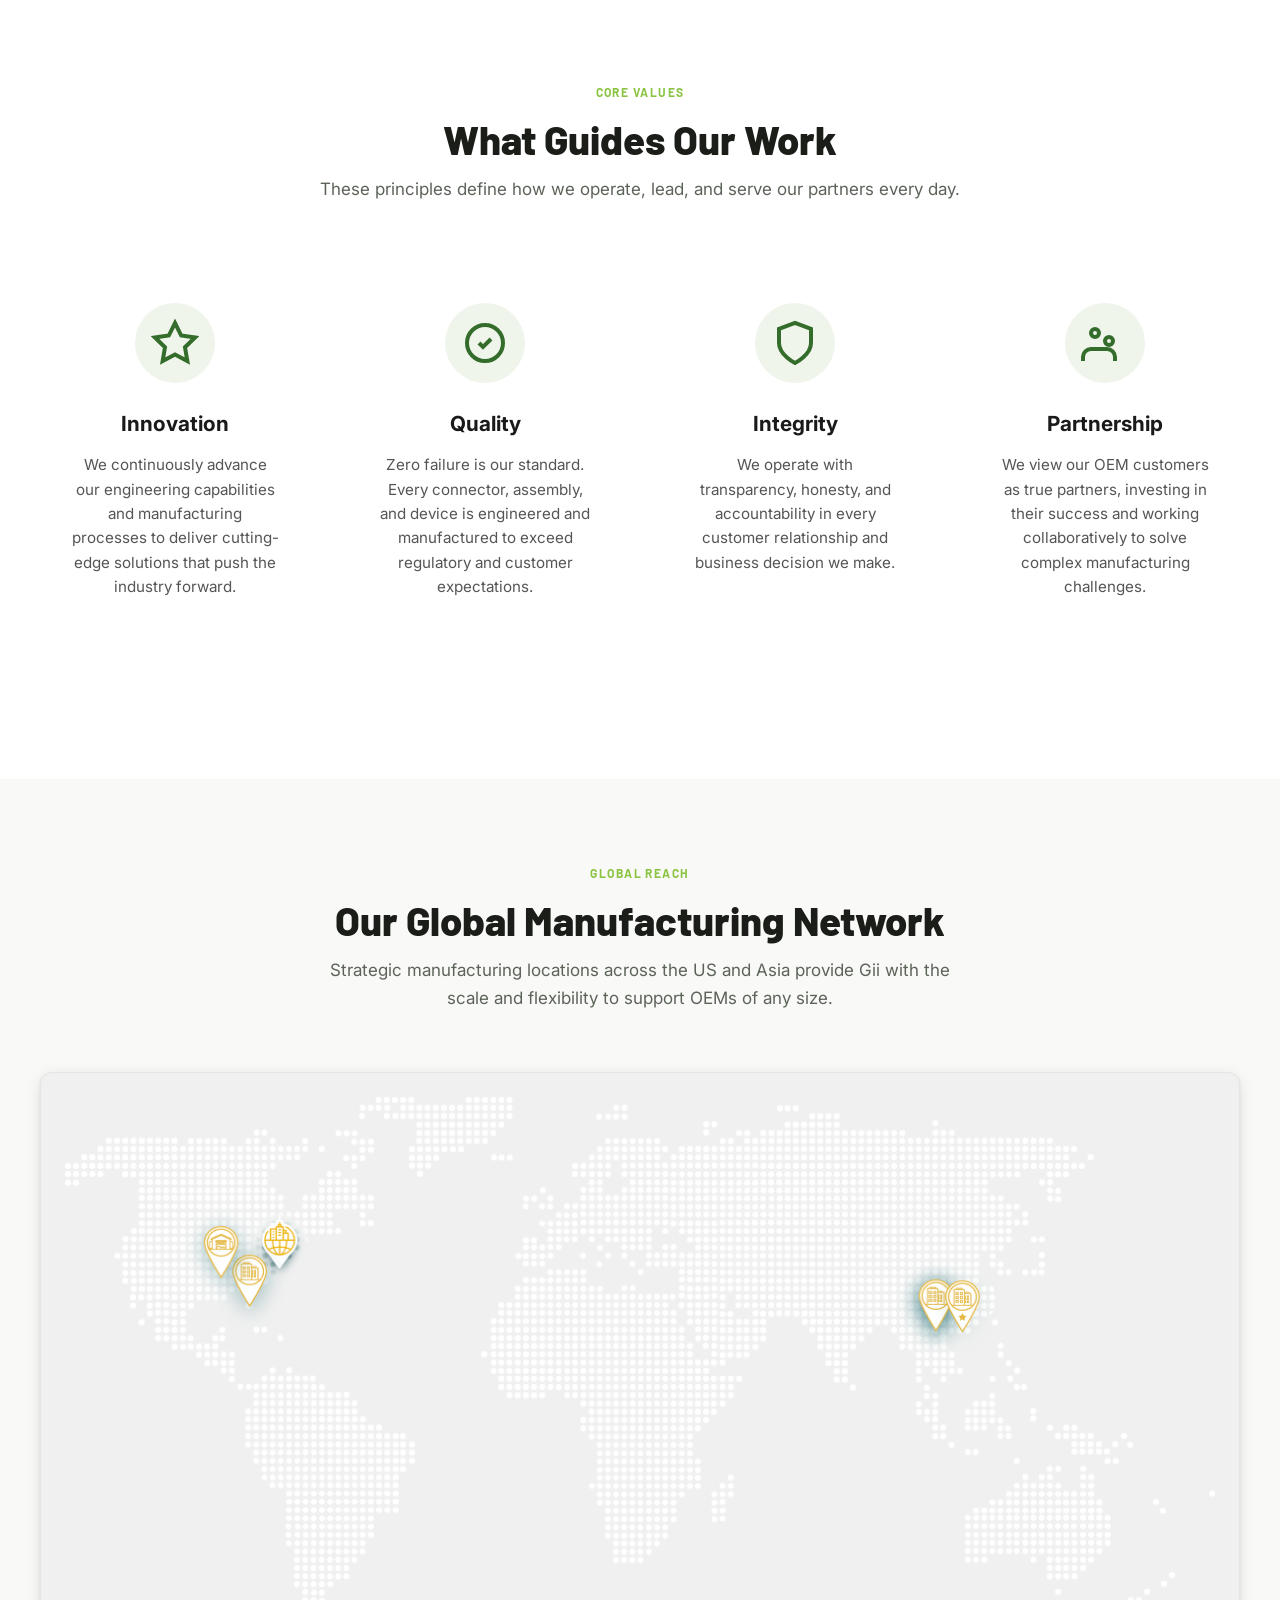
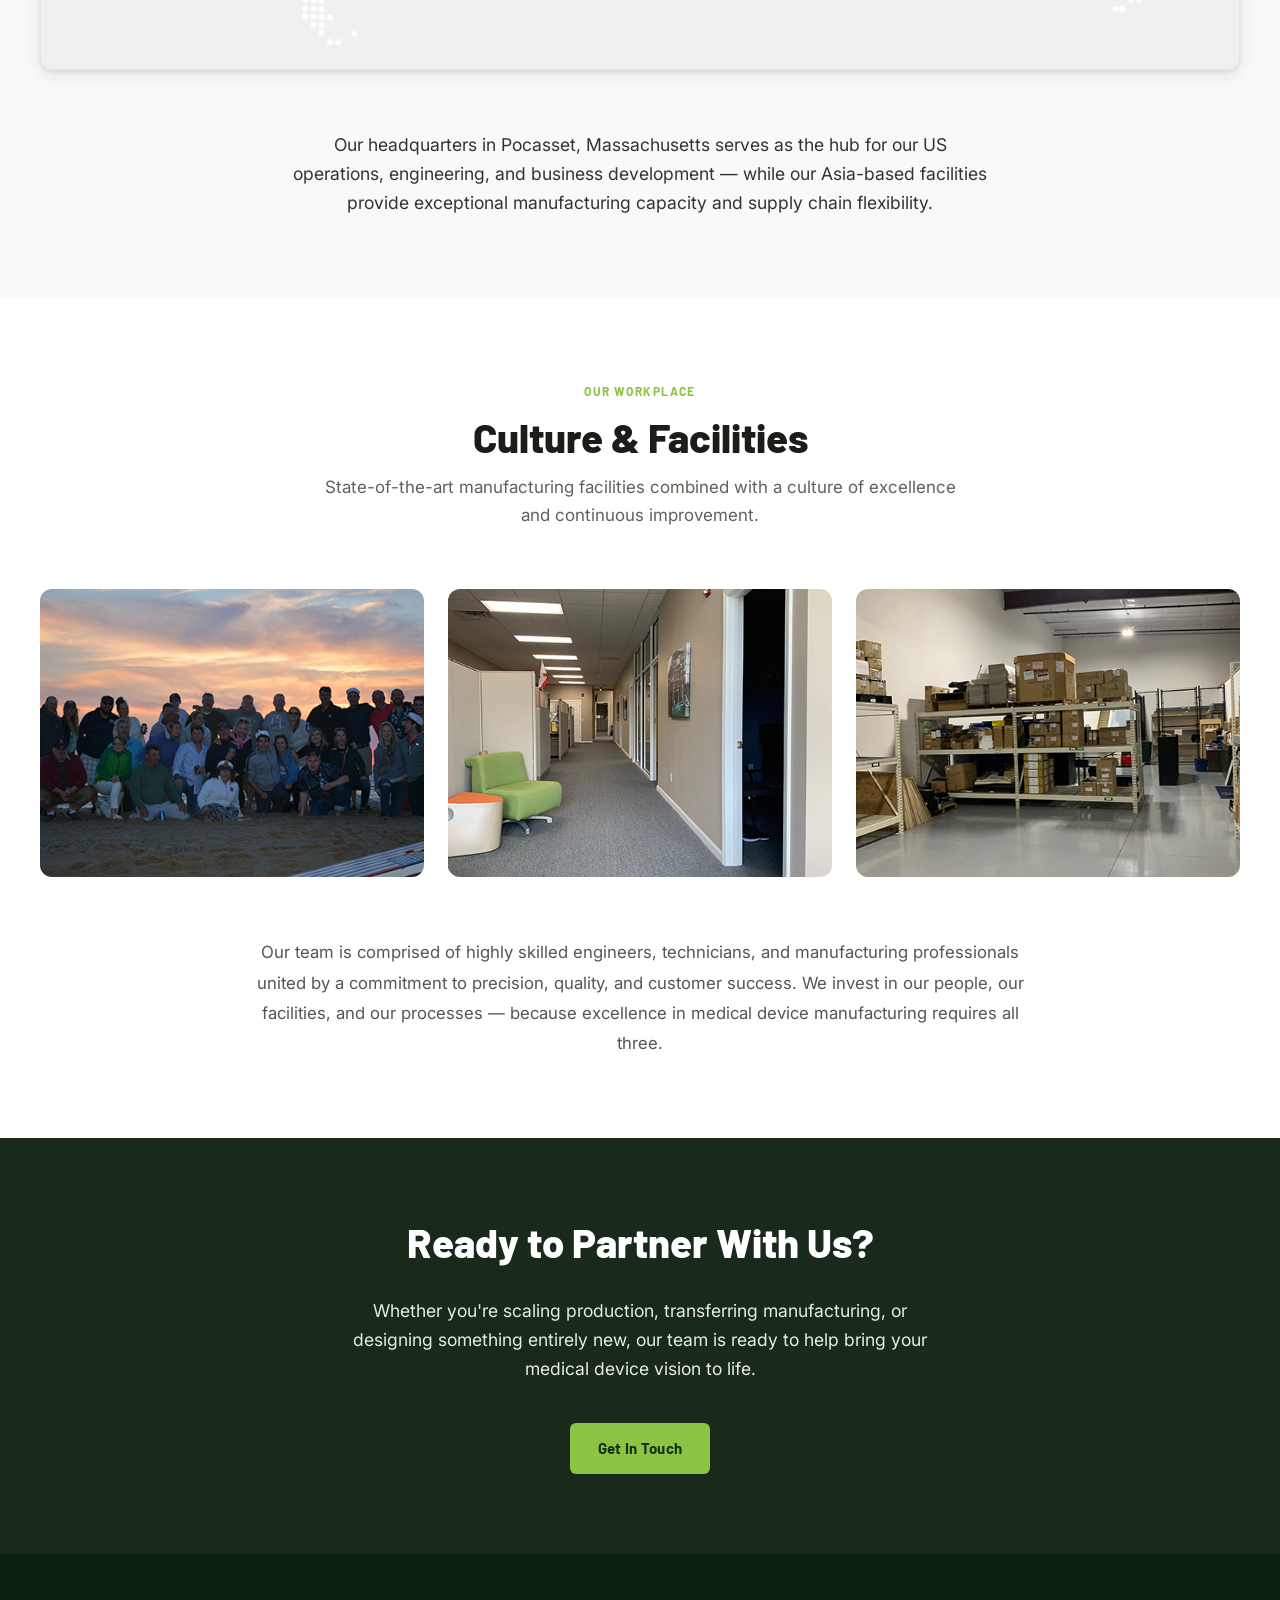
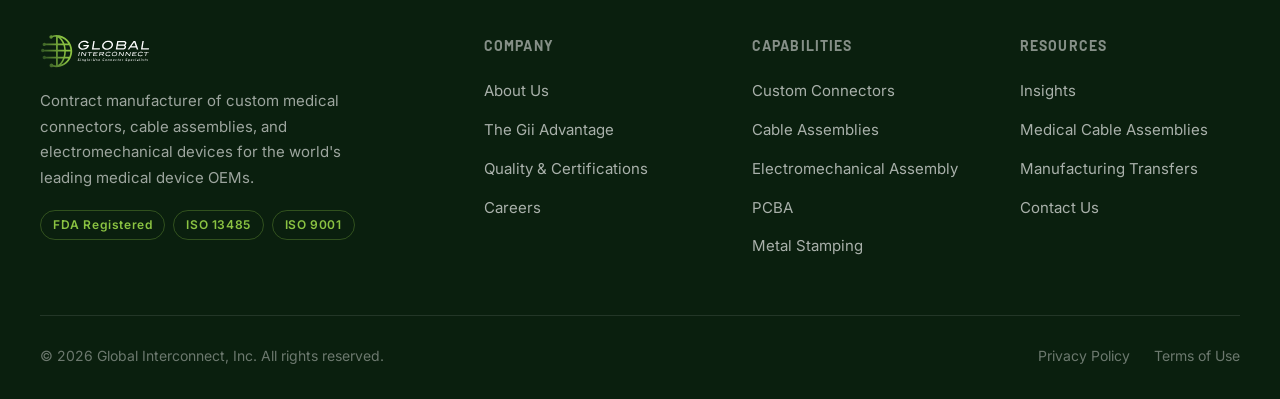
==== commit 461c9b0f: "Make team headshots greyscale" ====
--- a/about.html
+++ b/about.html
@@ -102,6 +102,7 @@
     .team-card-img img {
       width: 100%;
       height: 100%;
+      filter: grayscale(100%);
       object-fit: cover;
     }
 
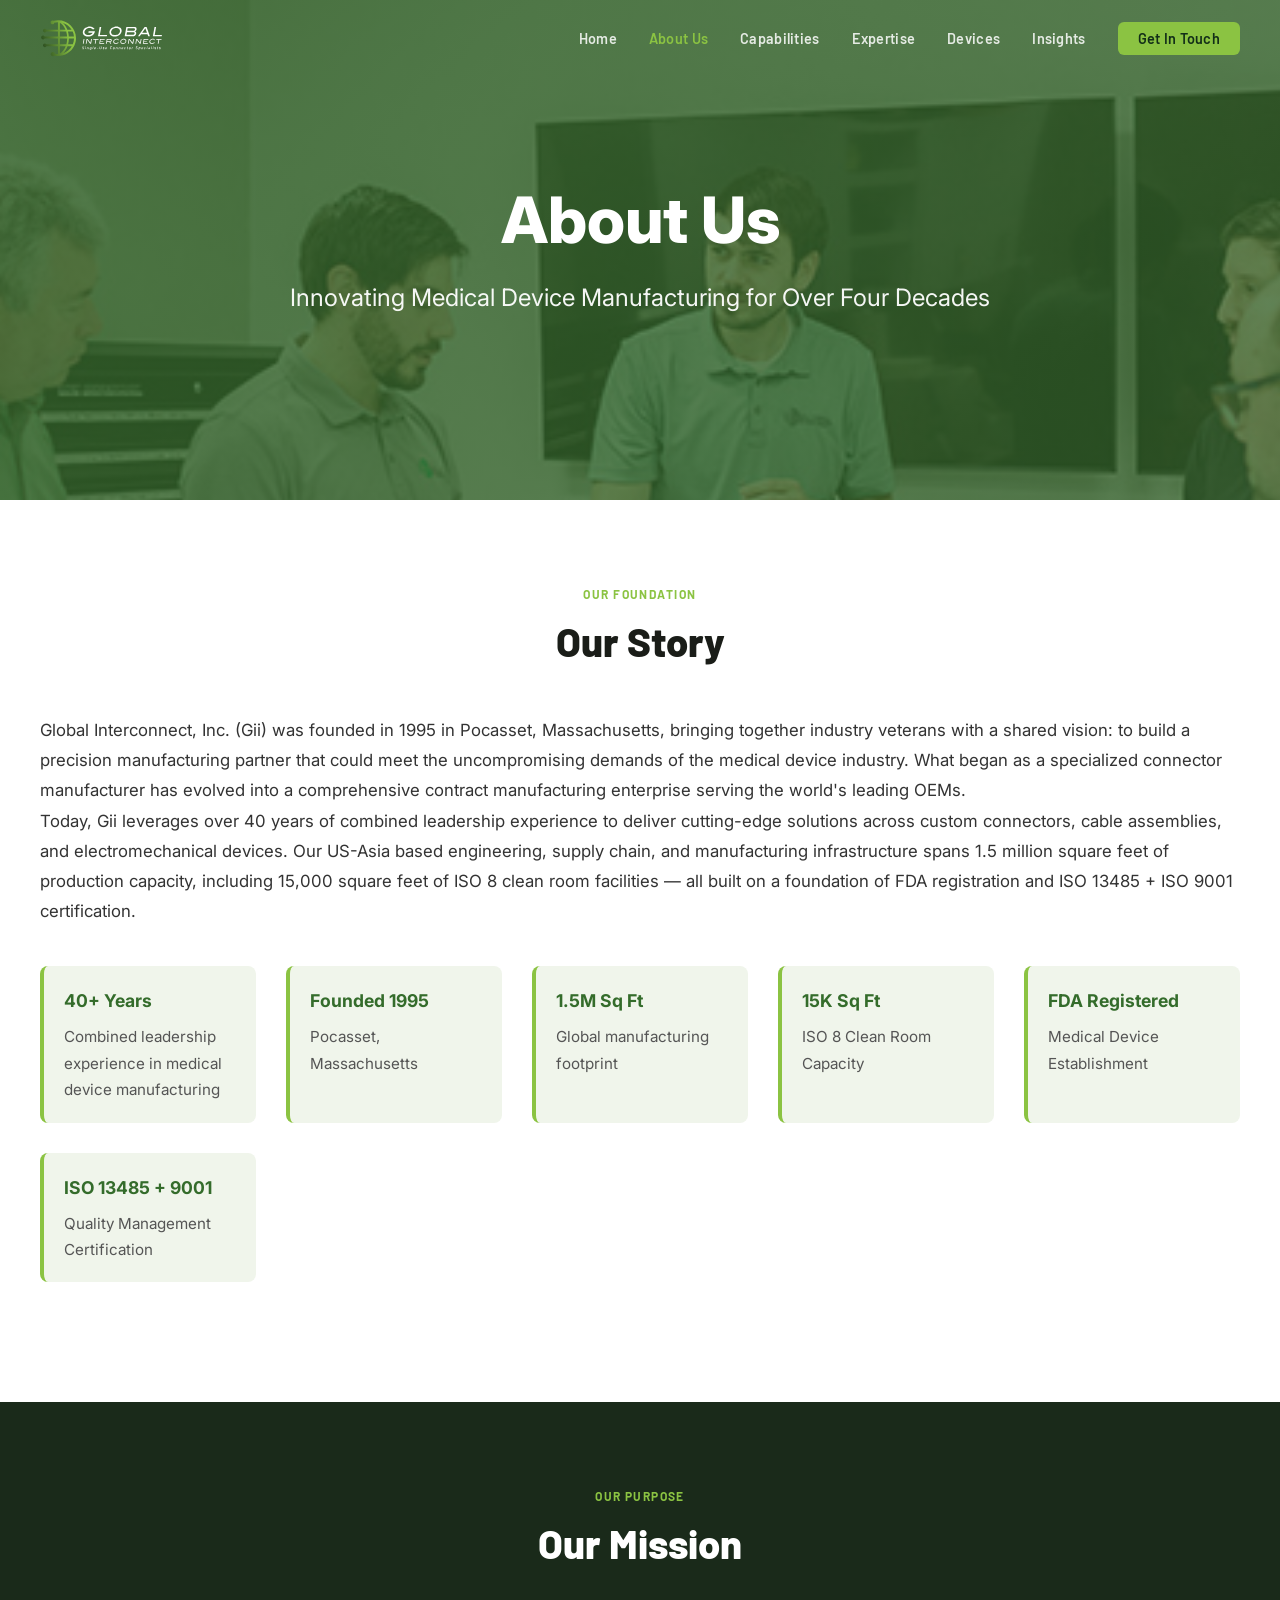
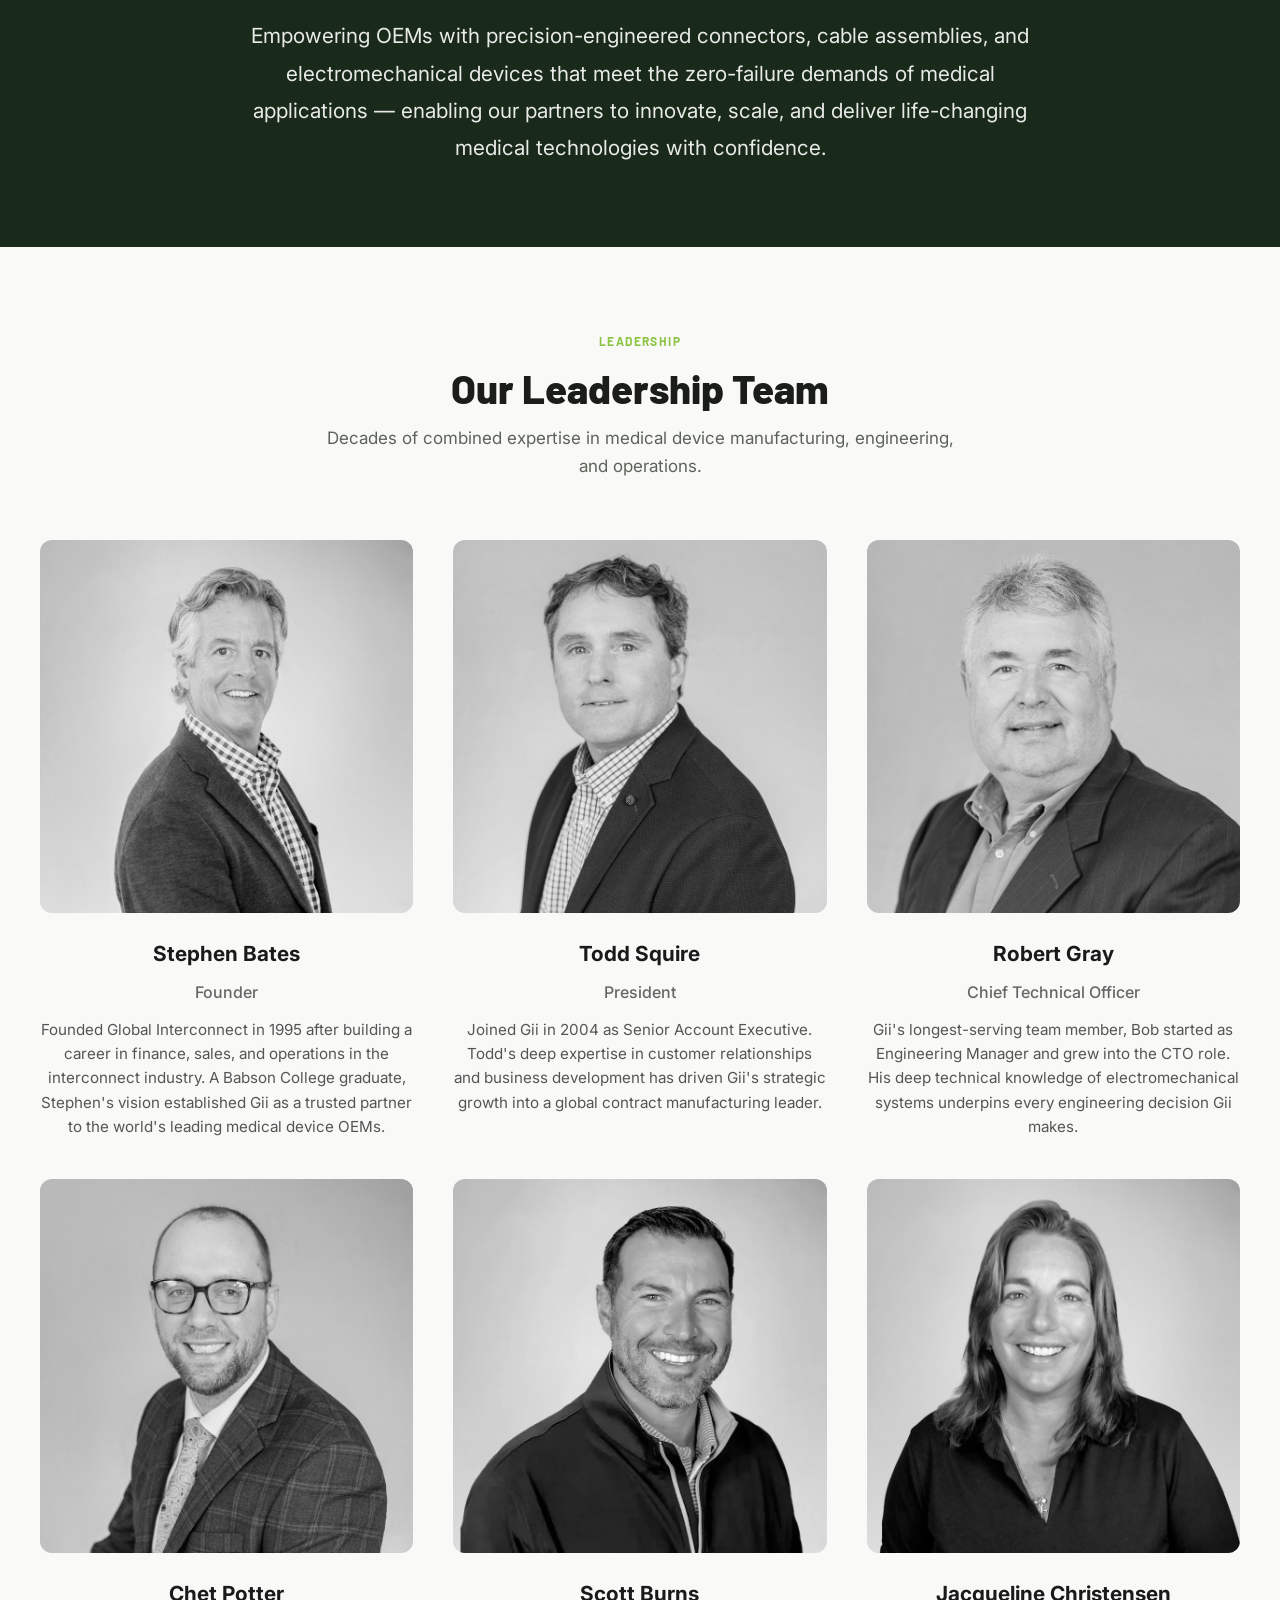
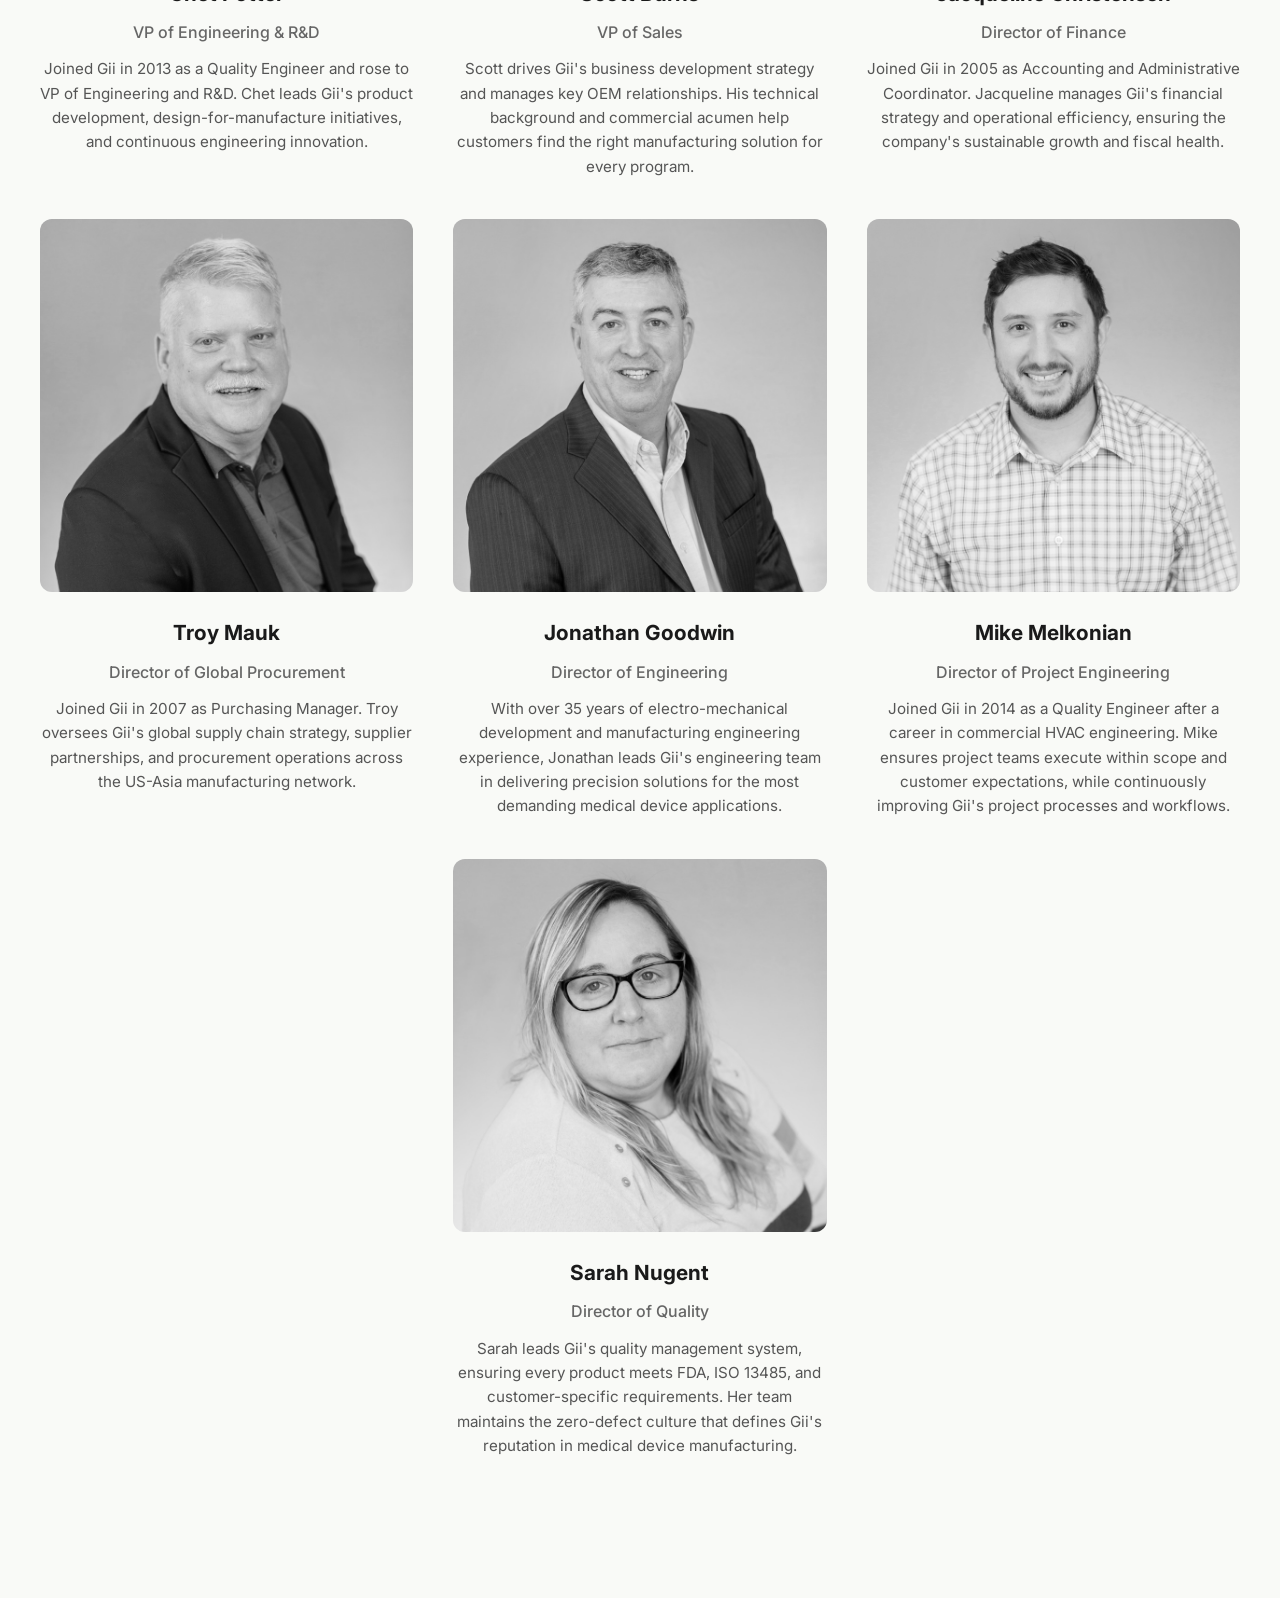
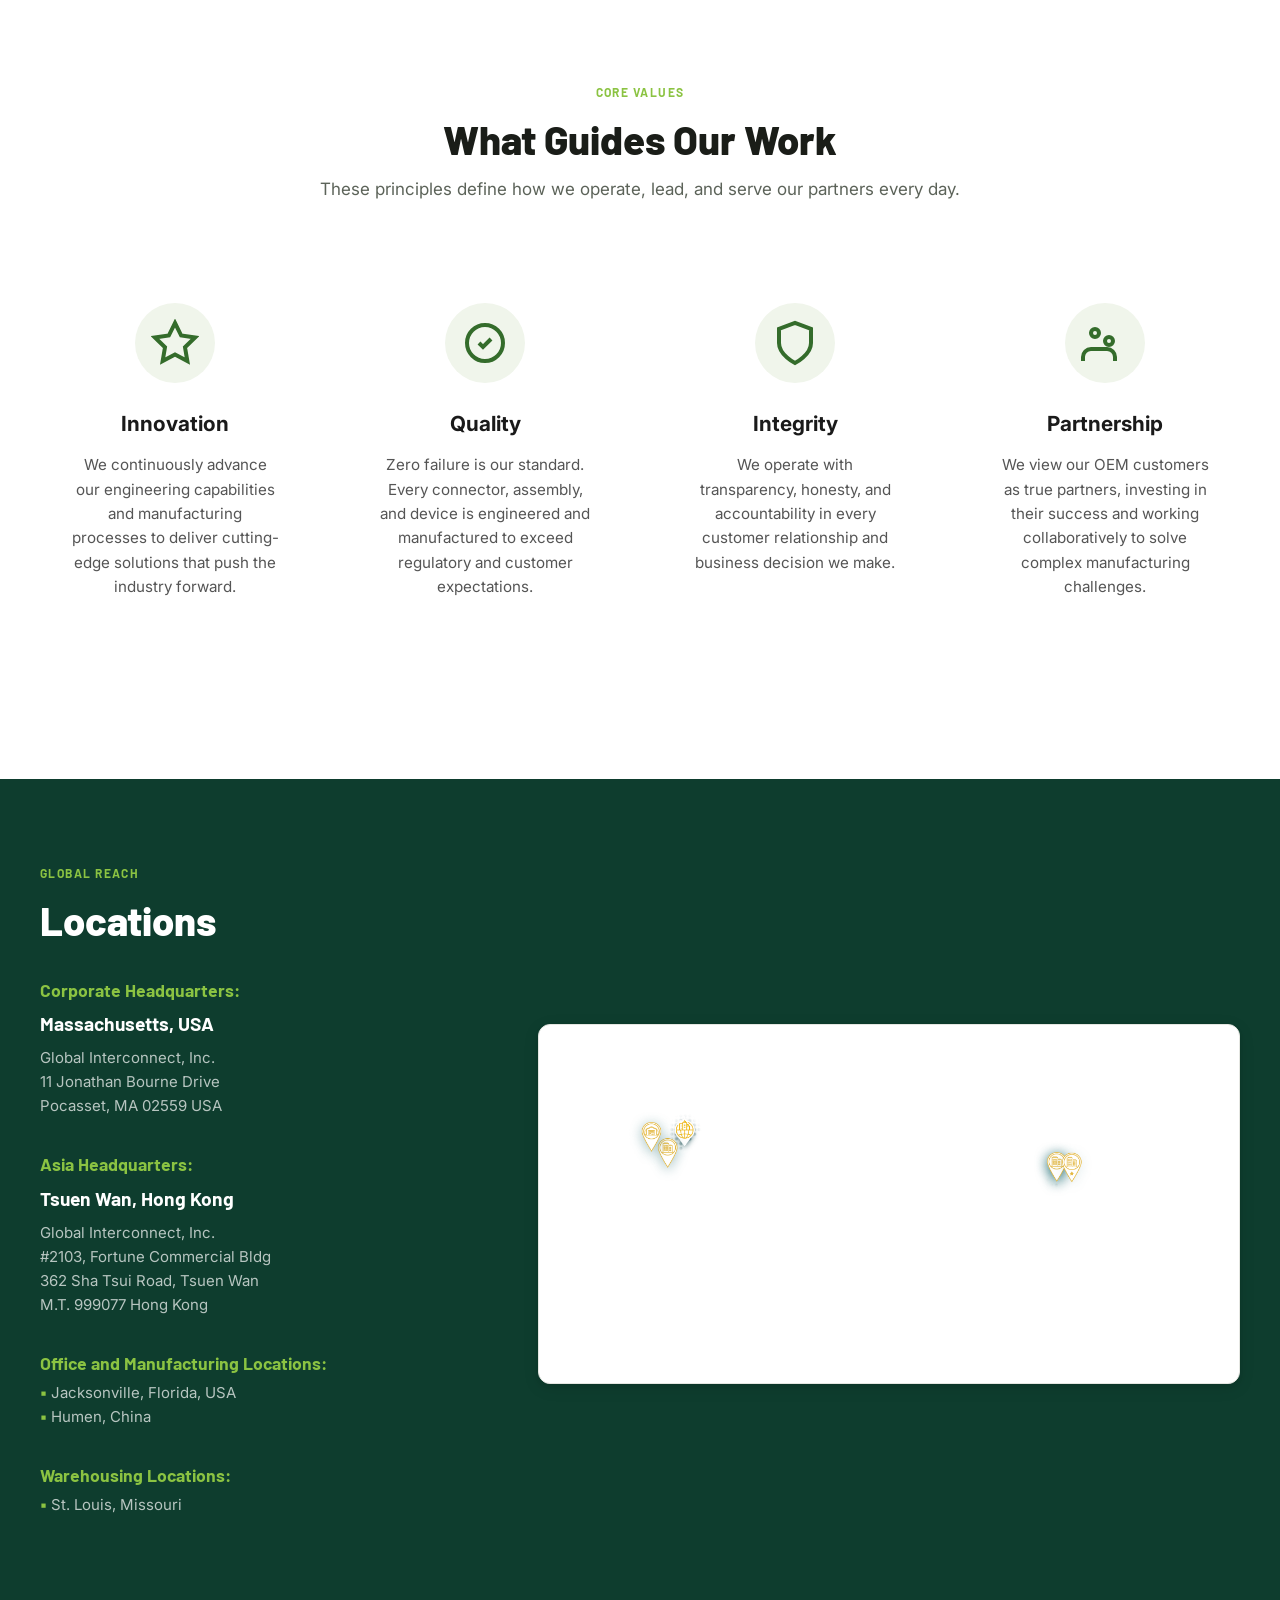
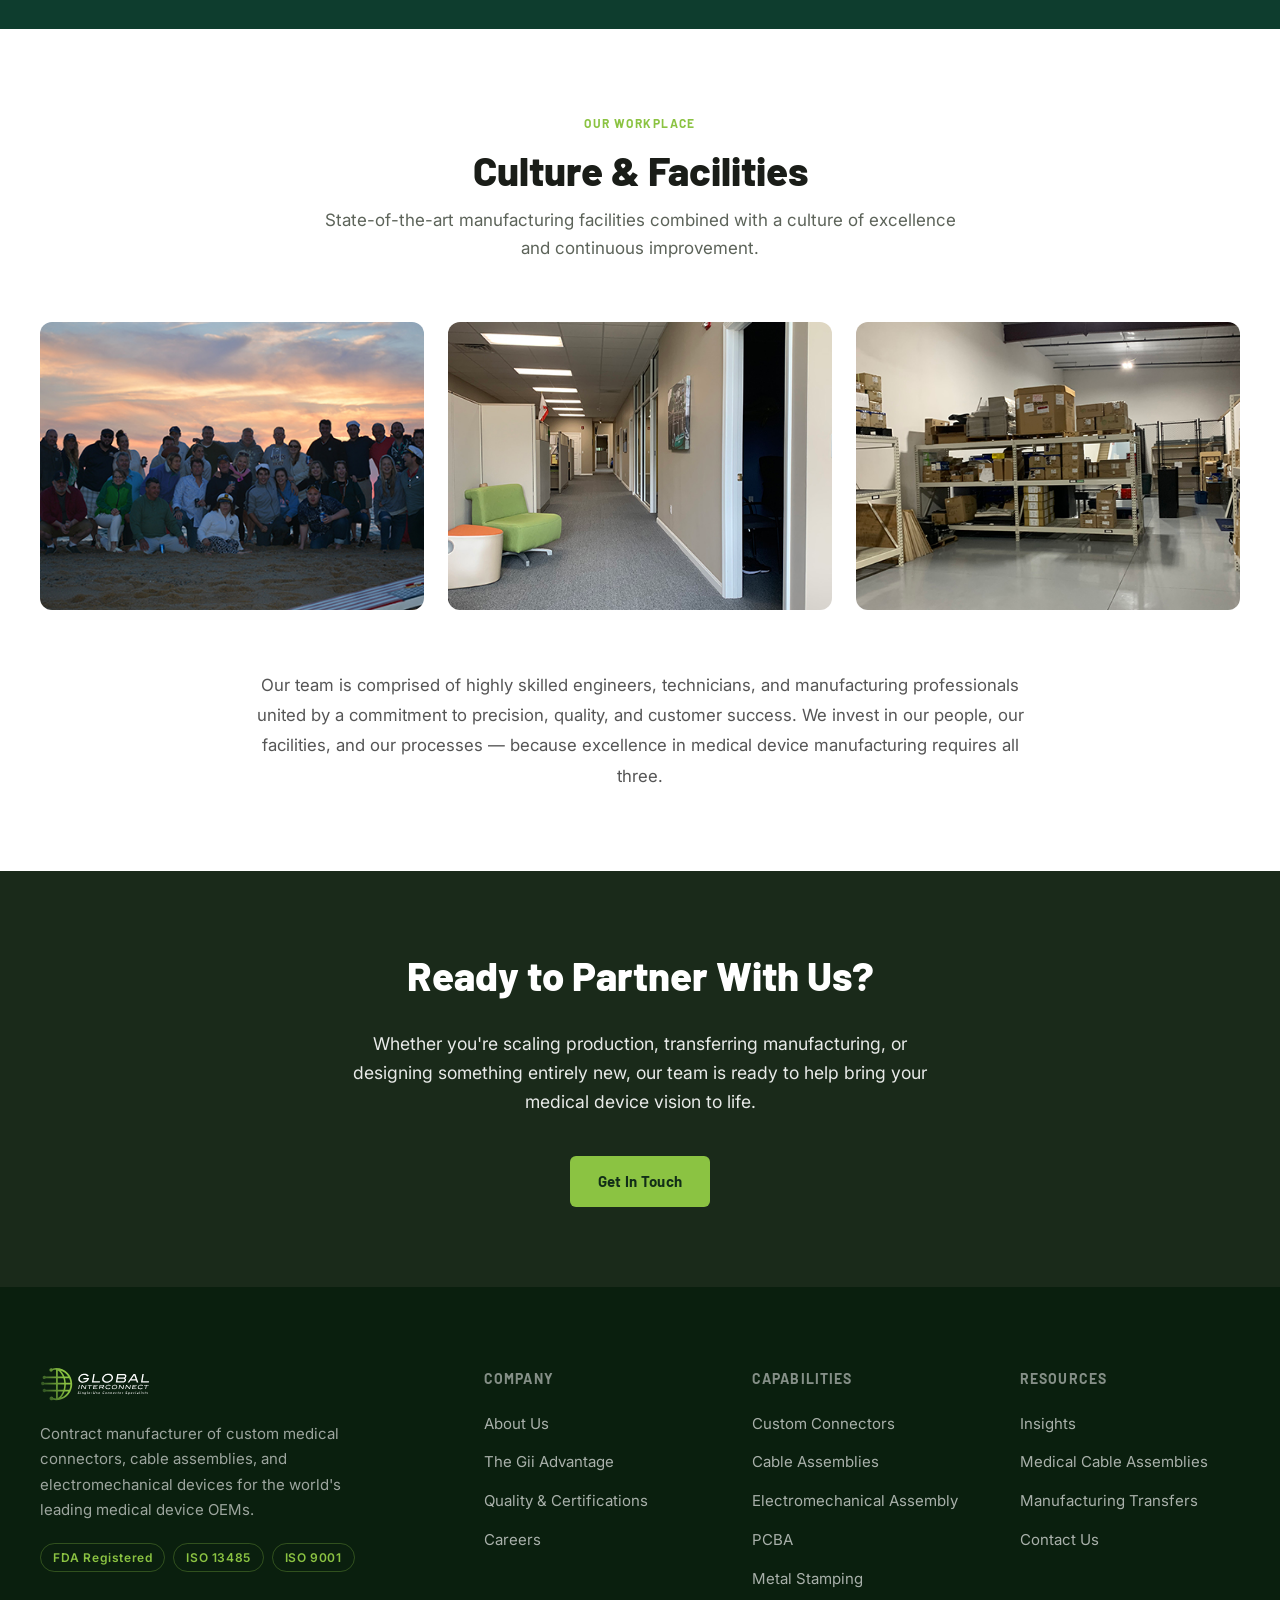
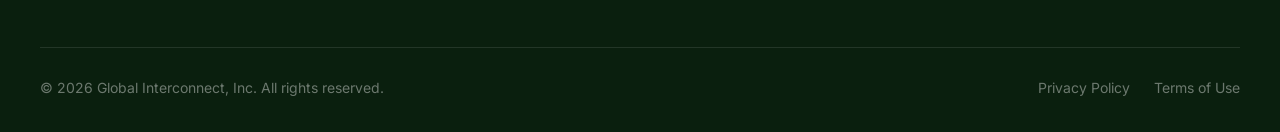
==== commit c3be2c21: "Fix locations section: dark background, 2-column layout, full address details" ====
--- a/about.html
+++ b/about.html
@@ -252,20 +252,65 @@
     }
 
     /* ===== GLOBAL PRESENCE MAP ===== */
-    .map-section {
-      margin: 60px 0;
+    .locations-section {
+      background: #0e3d2e;
+      padding: 80px 0;
+    }
+
+    .locations-grid {
+      display: grid;
+      grid-template-columns: 1fr 1.6fr;
+      gap: 60px;
+      align-items: center;
+    }
+
+    .locations-text .section-eyebrow { color: #8BC342; }
+    .locations-text h2 { color: #fff; margin-bottom: 2rem; }
+
+    .location-block { margin-bottom: 2rem; }
+    .location-block h3 {
+      font-family: 'Barlow', sans-serif;
+      font-size: 1.1rem;
+      font-weight: 700;
+      color: #8BC342;
+      margin-bottom: .2rem;
+    }
+    .location-block h4 {
+      font-family: 'Barlow', sans-serif;
+      font-size: 1.2rem;
+      font-weight: 700;
+      color: #fff;
+      margin-bottom: .4rem;
+    }
+    .location-block p,
+    .location-block li {
+      color: rgba(255,255,255,.7);
+      font-size: .9375rem;
+      line-height: 1.6;
+    }
+    .location-block ul {
+      list-style: none;
+      padding: 0;
+    }
+    .location-block ul li::before {
+      content: '▪ ';
+      color: #8BC342;
+      font-weight: bold;
     }
 
     .map-container {
       border-radius: 12px;
       overflow: hidden;
-      background: #f0f0f0;
     }
 
     .map-img {
       width: 100%;
       height: auto;
       display: block;
+    }
+
+    @media (max-width: 900px) {
+      .locations-grid { grid-template-columns: 1fr; }
     }
 
     /* ===== RESPONSIVE ===== */
@@ -569,22 +614,53 @@
   </section>
 
   <!-- ===== GLOBAL PRESENCE ===== -->
-  <section class="about-section bg-light">
+  <section class="locations-section">
     <div class="container">
-      <div class="section-header" style="text-align: center; margin-bottom: 50px;">
-        <span class="section-eyebrow">Global Reach</span>
-        <h2 class="section-title">Our Global Manufacturing Network</h2>
-        <p class="section-desc">Strategic manufacturing locations across the US and Asia provide Gii with the scale and flexibility to support OEMs of any size.</p>
-      </div>
-
-      <div class="map-section">
+      <div class="locations-grid">
+
+        <!-- Left: location details -->
+        <div class="locations-text">
+          <span class="section-eyebrow">Global Reach</span>
+          <h2 class="section-title">Locations</h2>
+
+          <div class="location-block">
+            <h3>Corporate Headquarters:</h3>
+            <h4>Massachusetts, USA</h4>
+            <p>Global Interconnect, Inc.<br />
+               11 Jonathan Bourne Drive<br />
+               Pocasset, MA 02559 USA</p>
+          </div>
+
+          <div class="location-block">
+            <h3>Asia Headquarters:</h3>
+            <h4>Tsuen Wan, Hong Kong</h4>
+            <p>Global Interconnect, Inc.<br />
+               #2103, Fortune Commercial Bldg<br />
+               362 Sha Tsui Road, Tsuen Wan<br />
+               M.T. 999077 Hong Kong</p>
+          </div>
+
+          <div class="location-block">
+            <h3>Office and Manufacturing Locations:</h3>
+            <ul>
+              <li>Jacksonville, Florida, USA</li>
+              <li>Humen, China</li>
+            </ul>
+          </div>
+
+          <div class="location-block">
+            <h3>Warehousing Locations:</h3>
+            <ul>
+              <li>St. Louis, Missouri</li>
+            </ul>
+          </div>
+        </div>
+
+        <!-- Right: map -->
         <div class="map-container">
           <img src="assets/images/map.png" alt="Gii Global Manufacturing Network" class="map-img" />
         </div>
-      </div>
-
-      <div style="margin-top: 50px; text-align: center;">
-        <p style="font-size: 1.1rem; color: #333; max-width: 700px; margin: 0 auto;">Our headquarters in Pocasset, Massachusetts serves as the hub for our US operations, engineering, and business development — while our Asia-based facilities provide exceptional manufacturing capacity and supply chain flexibility.</p>
+
       </div>
     </div>
   </section>
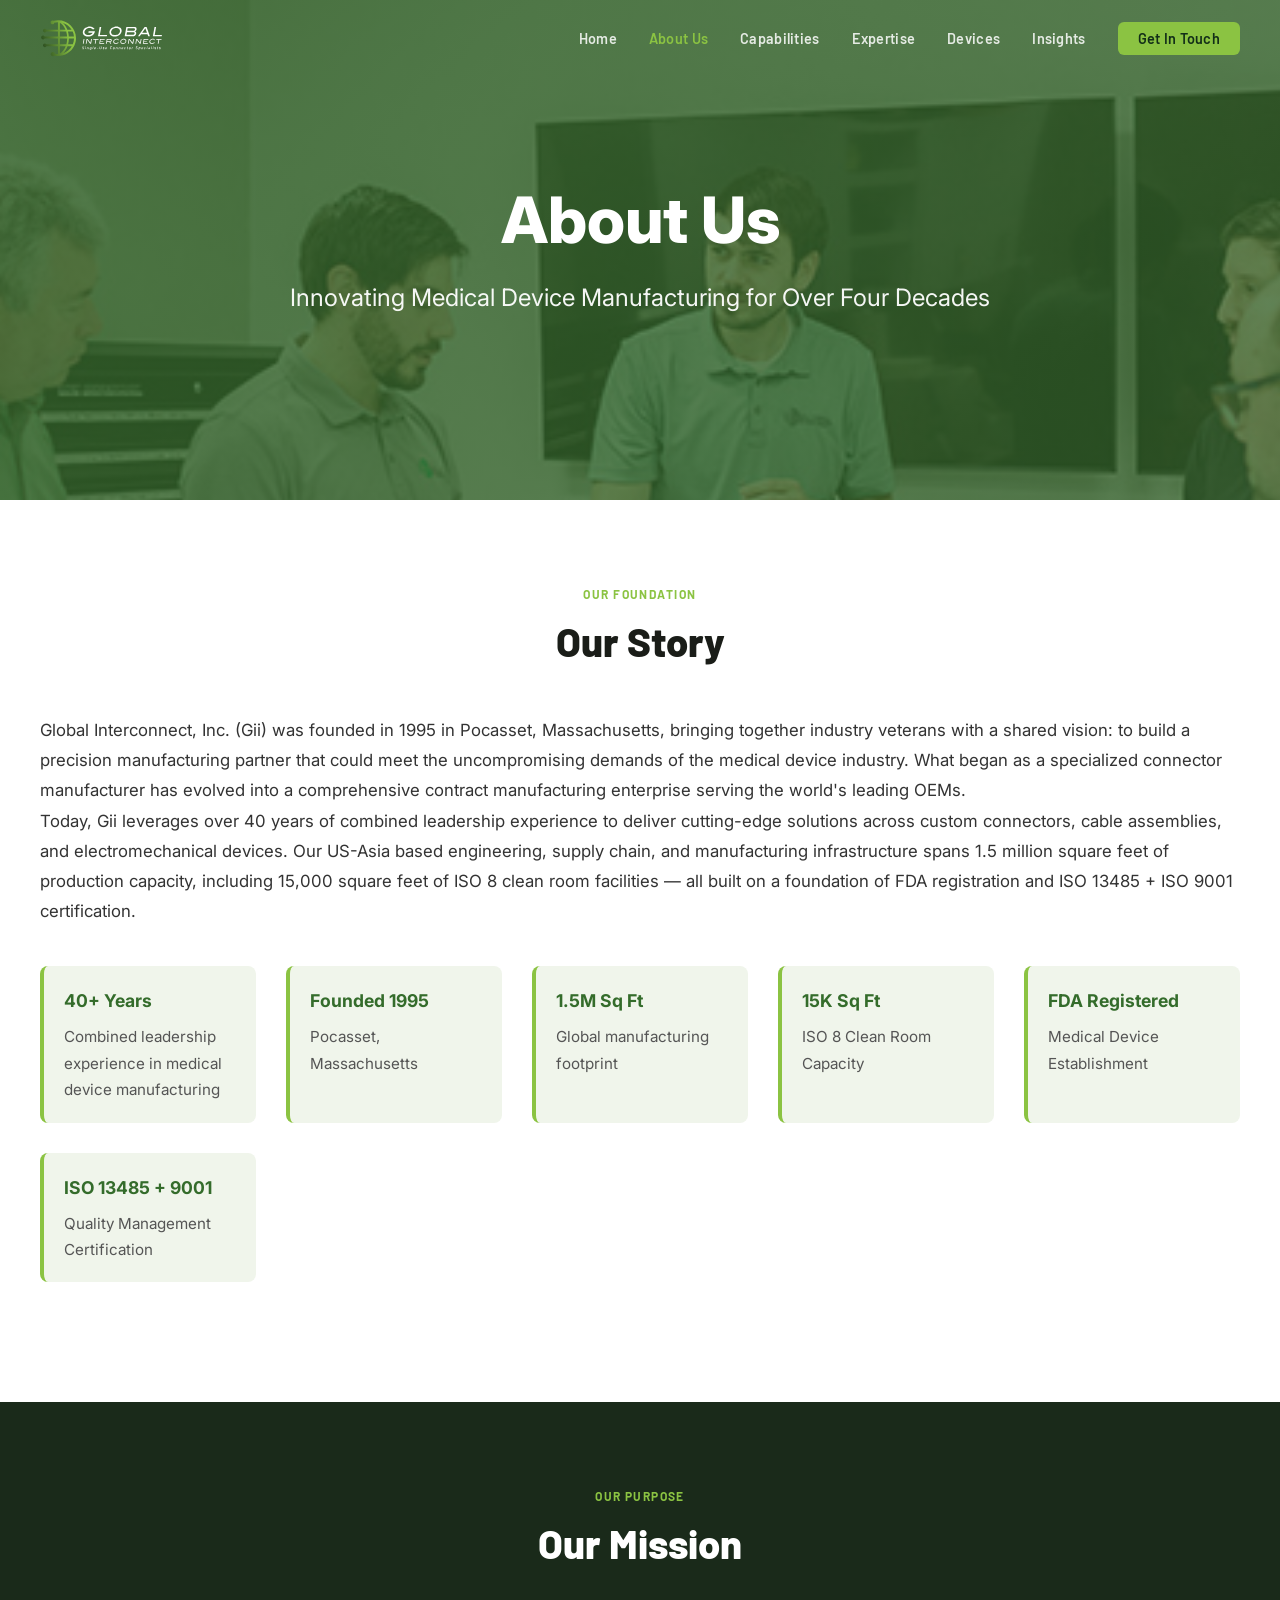
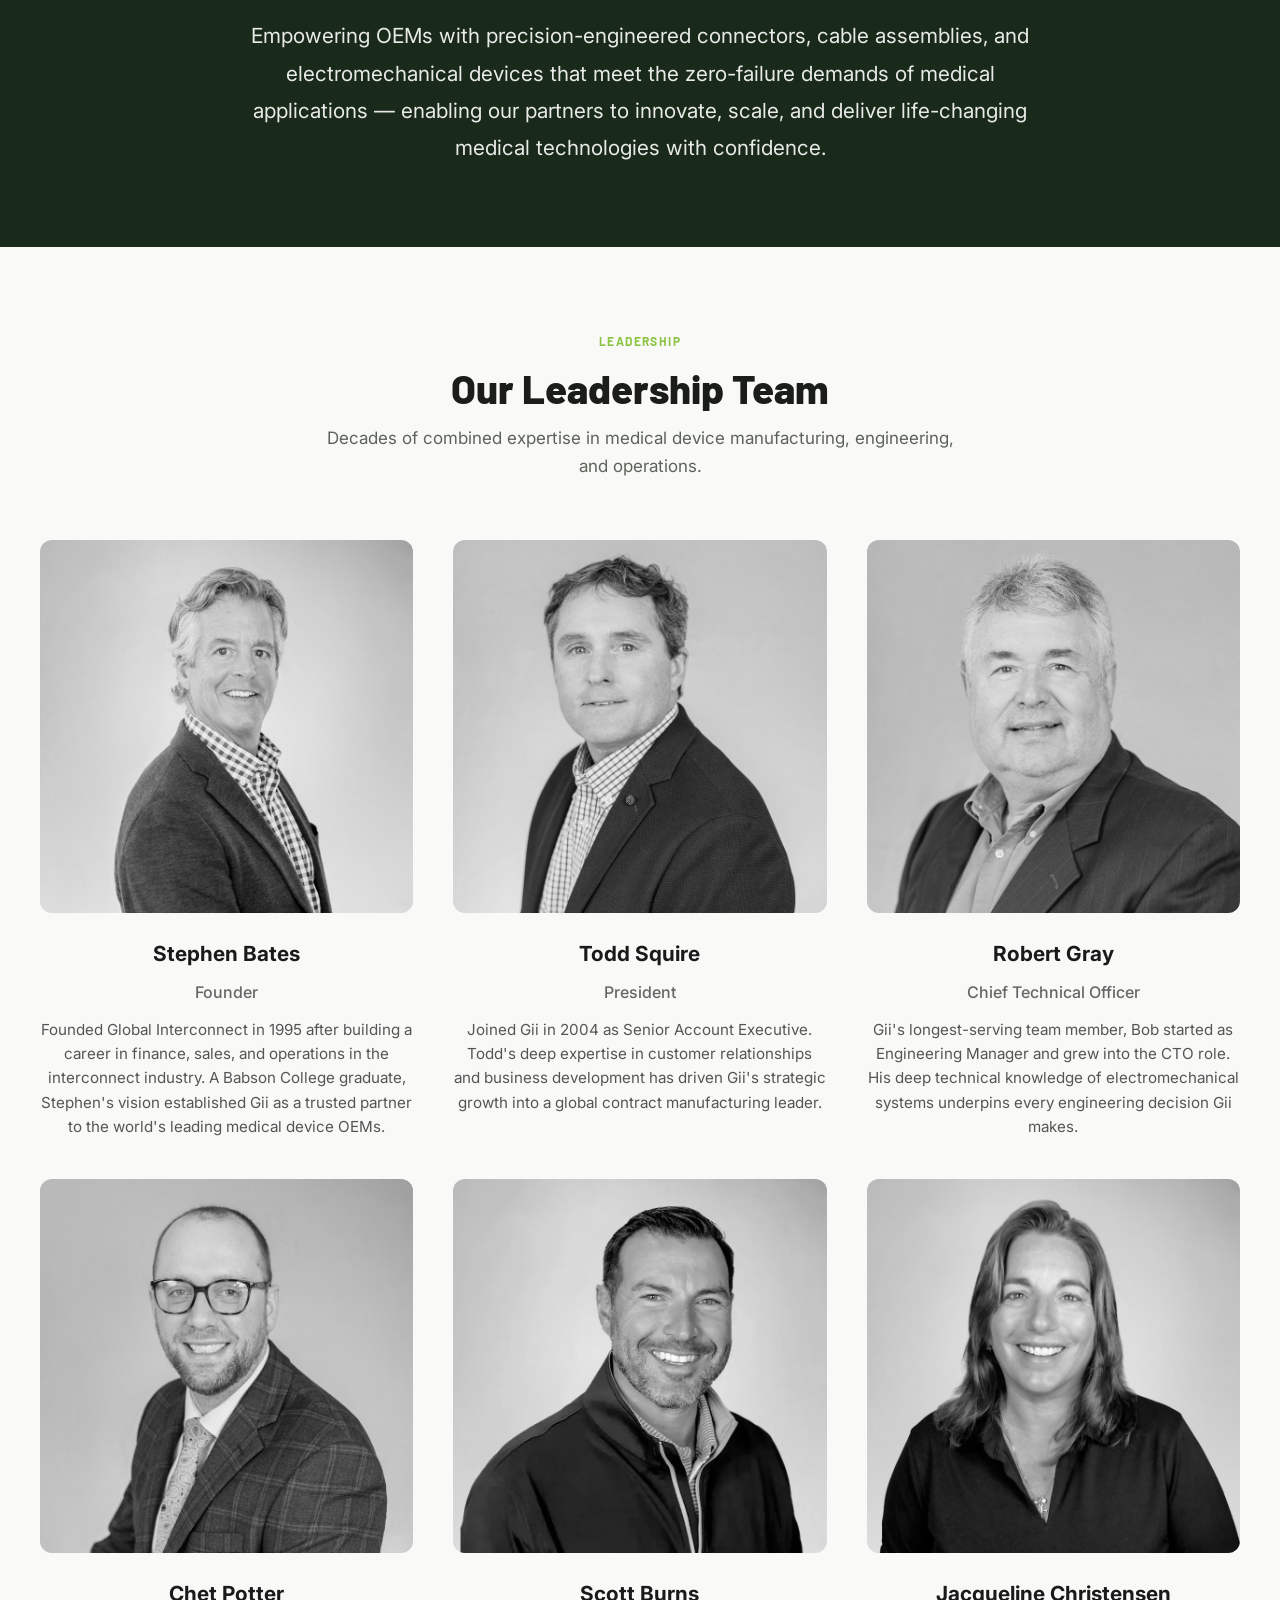
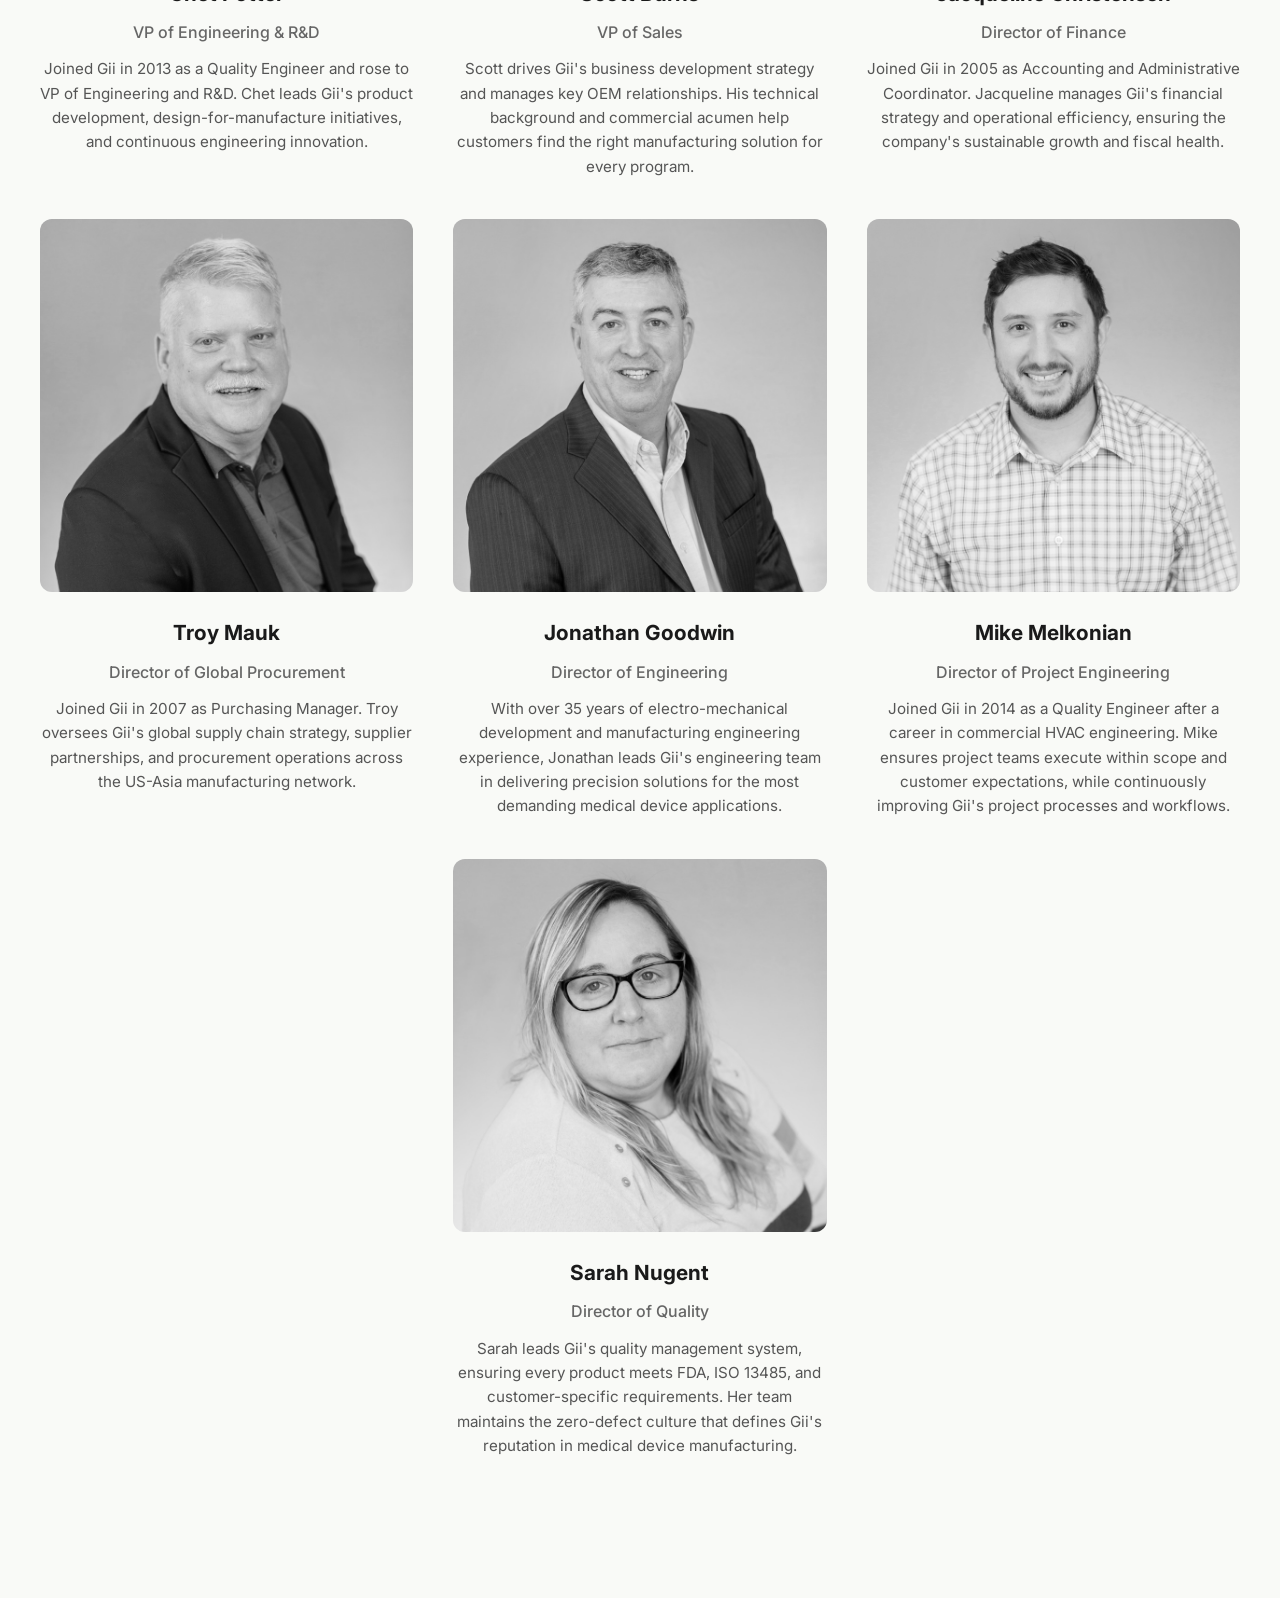
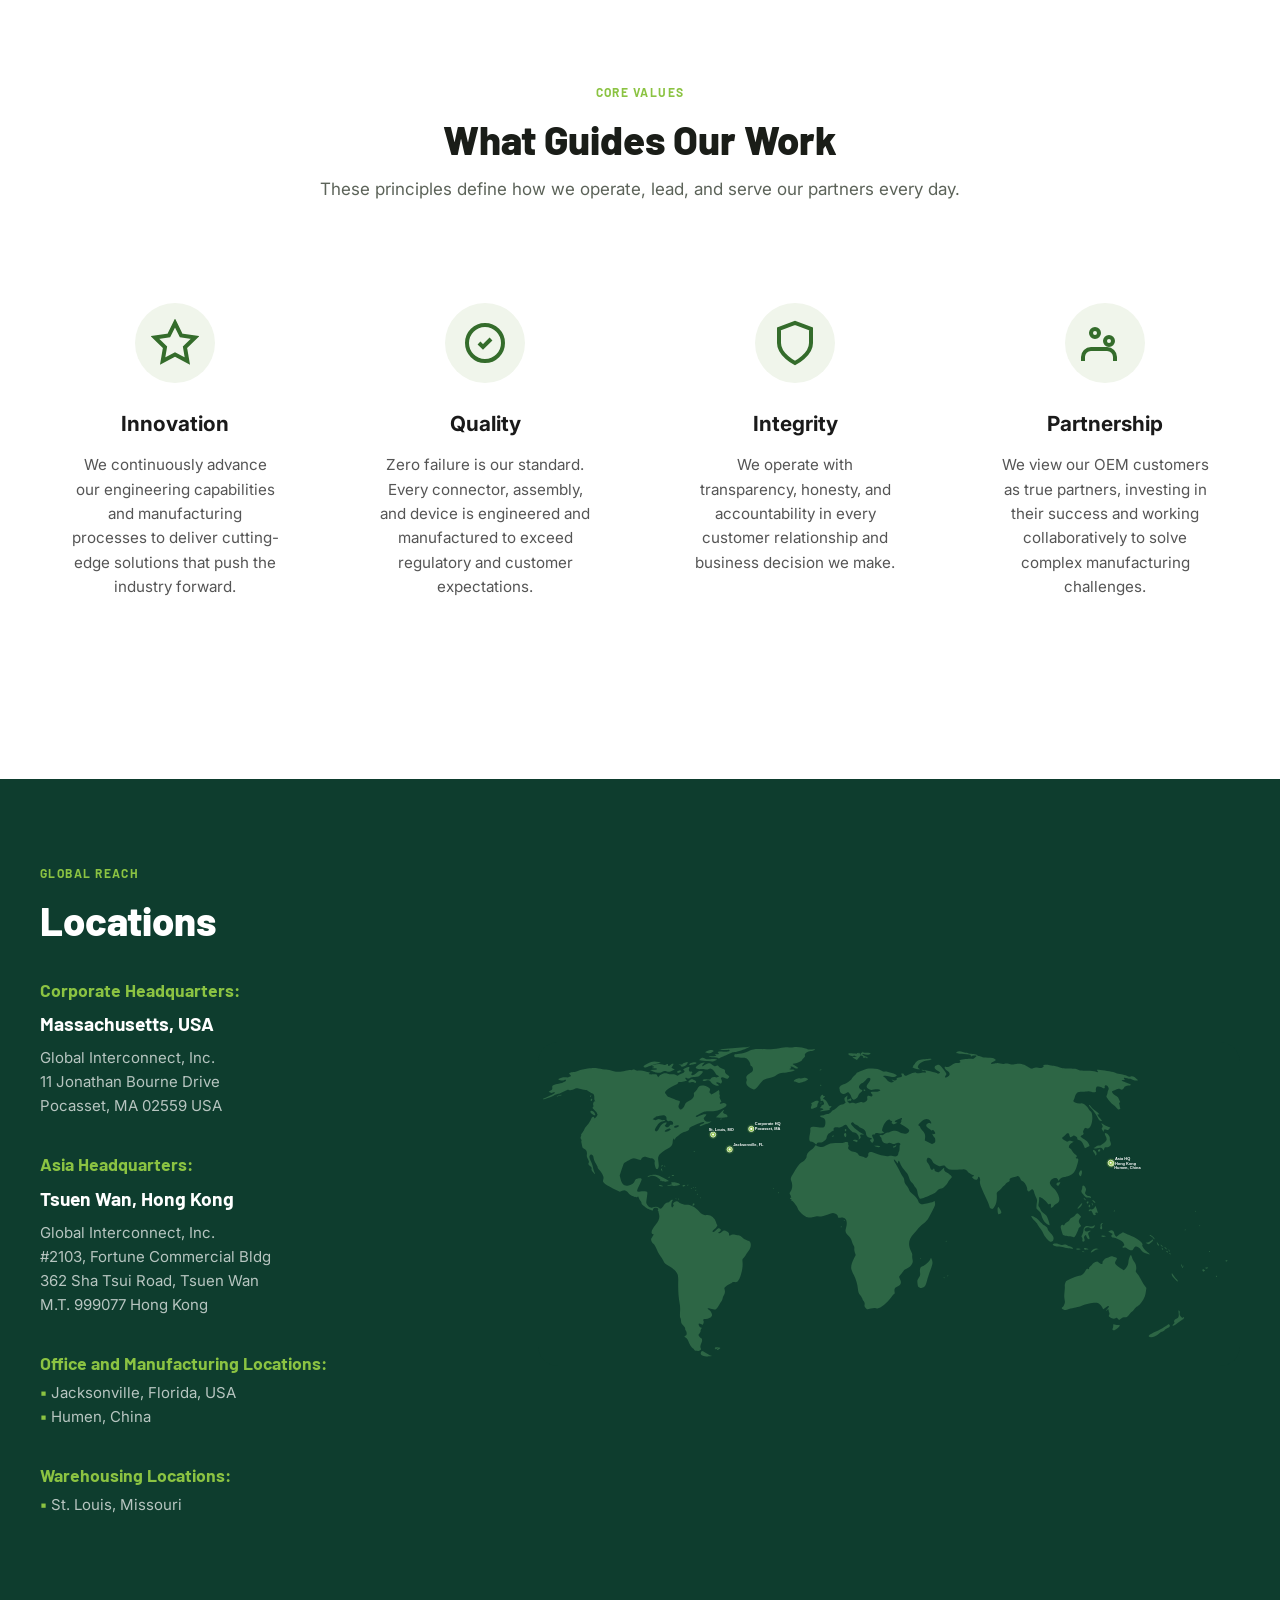
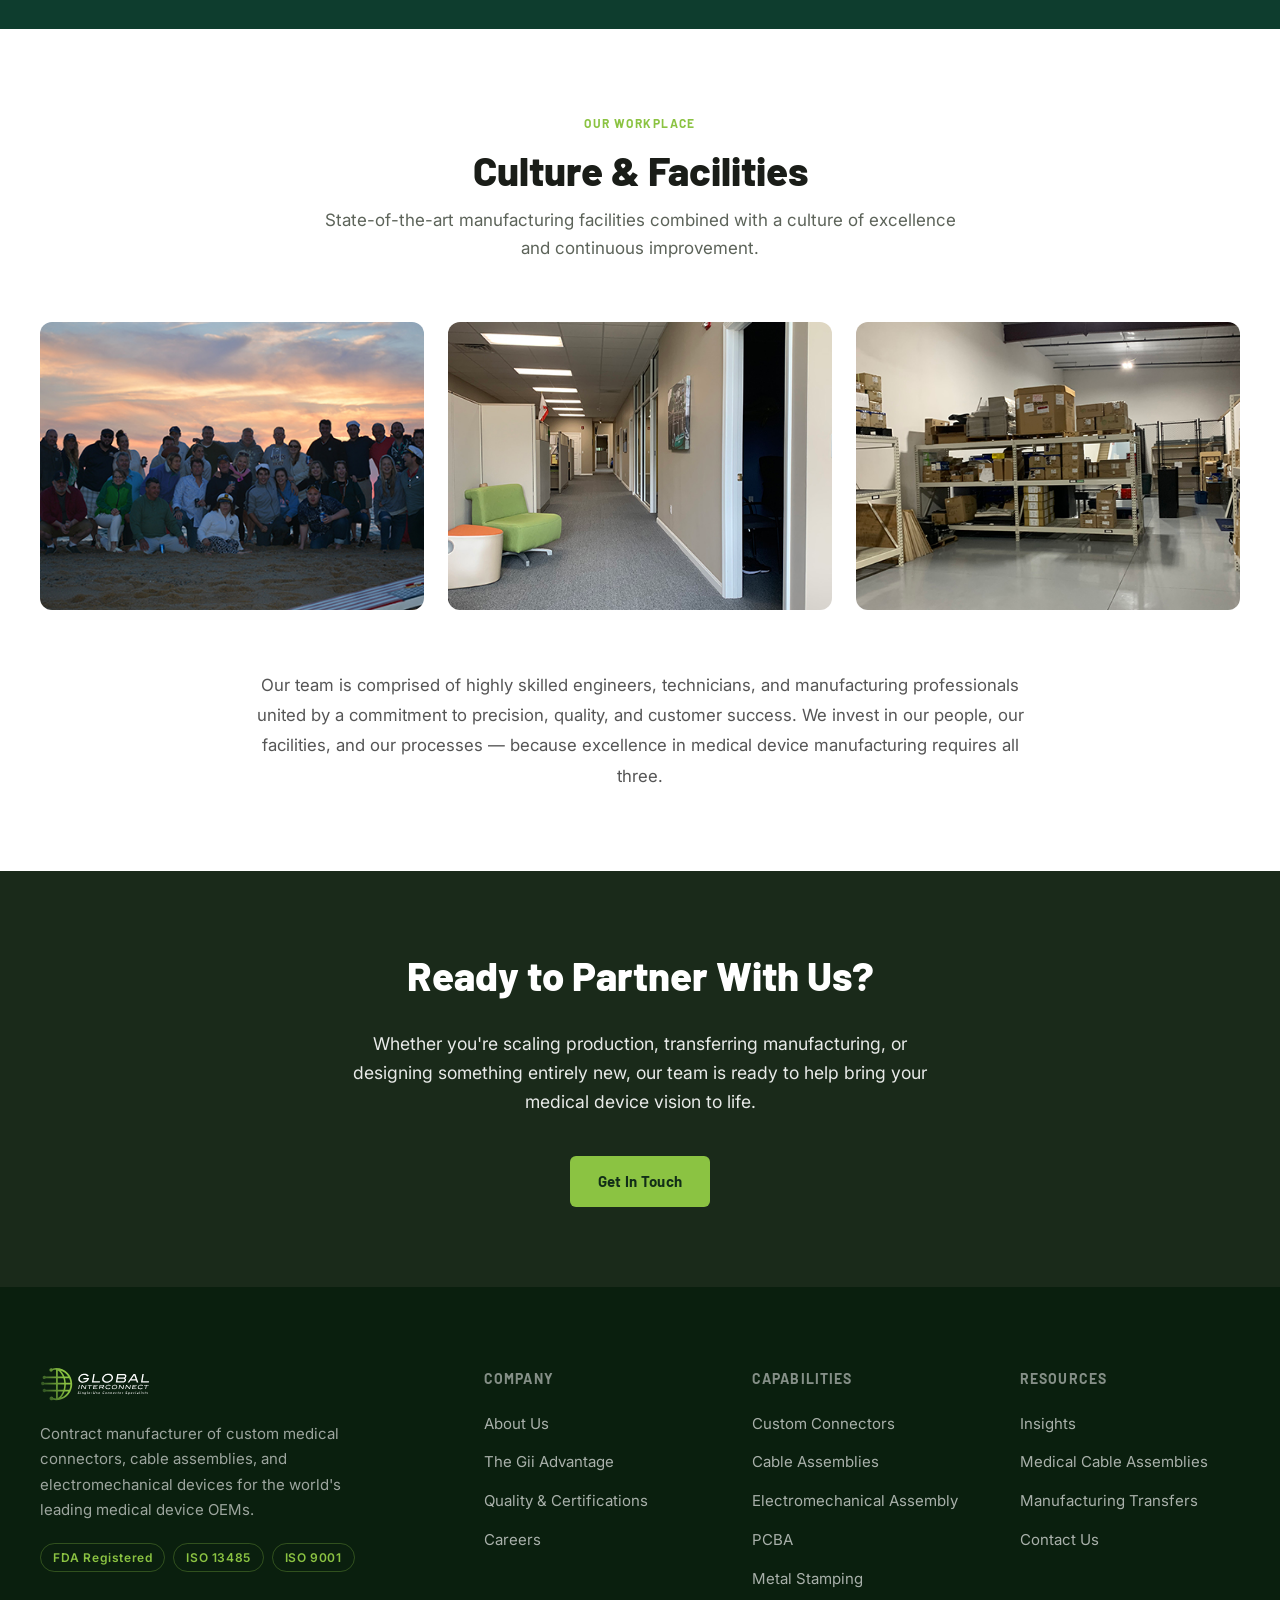
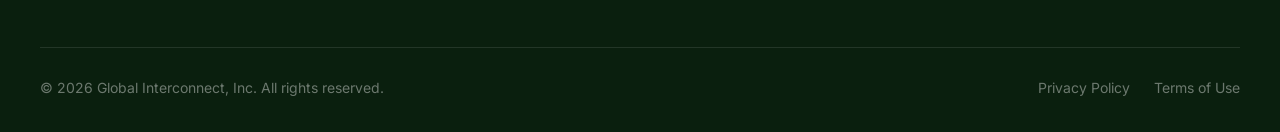
==== commit 592bf039: "Use SVG world map with branded pins for locations section Replaced generated map.png with the existi" ====
--- a/about.html
+++ b/about.html
@@ -658,7 +658,7 @@
 
         <!-- Right: map -->
         <div class="map-container">
-          <img src="assets/images/map.png" alt="Gii Global Manufacturing Network" class="map-img" />
+          <img src="assets/images/World_map_without_Antarctica.svg" alt="Gii Global Manufacturing Network" class="map-img" />
         </div>
 
       </div>
--- a/assets/css/style.css
+++ b/assets/css/style.css
@@ -632,17 +632,14 @@
    ========================================= */
 
 .map-container {
-  background: var(--white);
+  overflow: hidden;
   border-radius: var(--radius-xl);
-  overflow: hidden;
-  box-shadow: var(--shadow-md);
-  border: 1px solid var(--gray-200);
-  padding: 1.5rem;
 }
 .map-img {
   width: 100%;
   height: auto;
-  border-radius: var(--radius-lg);
+  display: block;
+  border-radius: var(--radius-xl);
 }
 
 /* =========================================
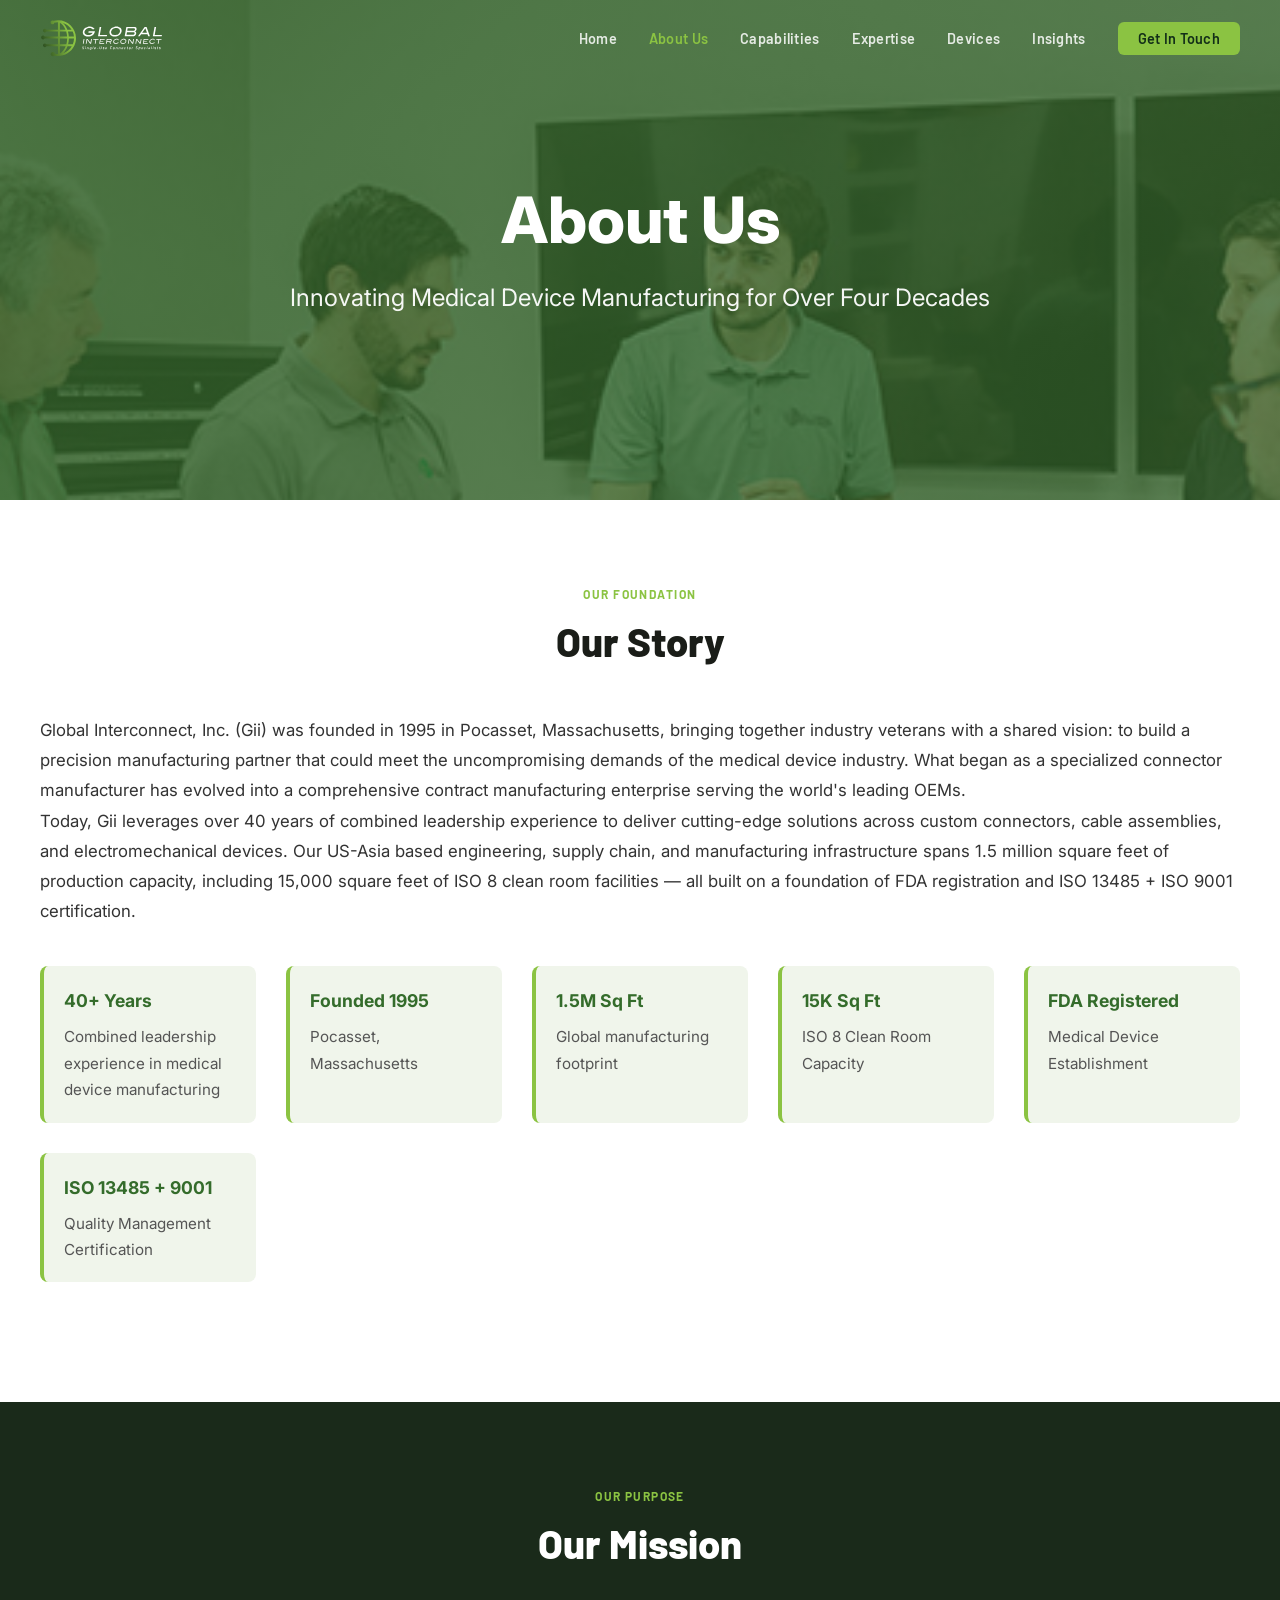
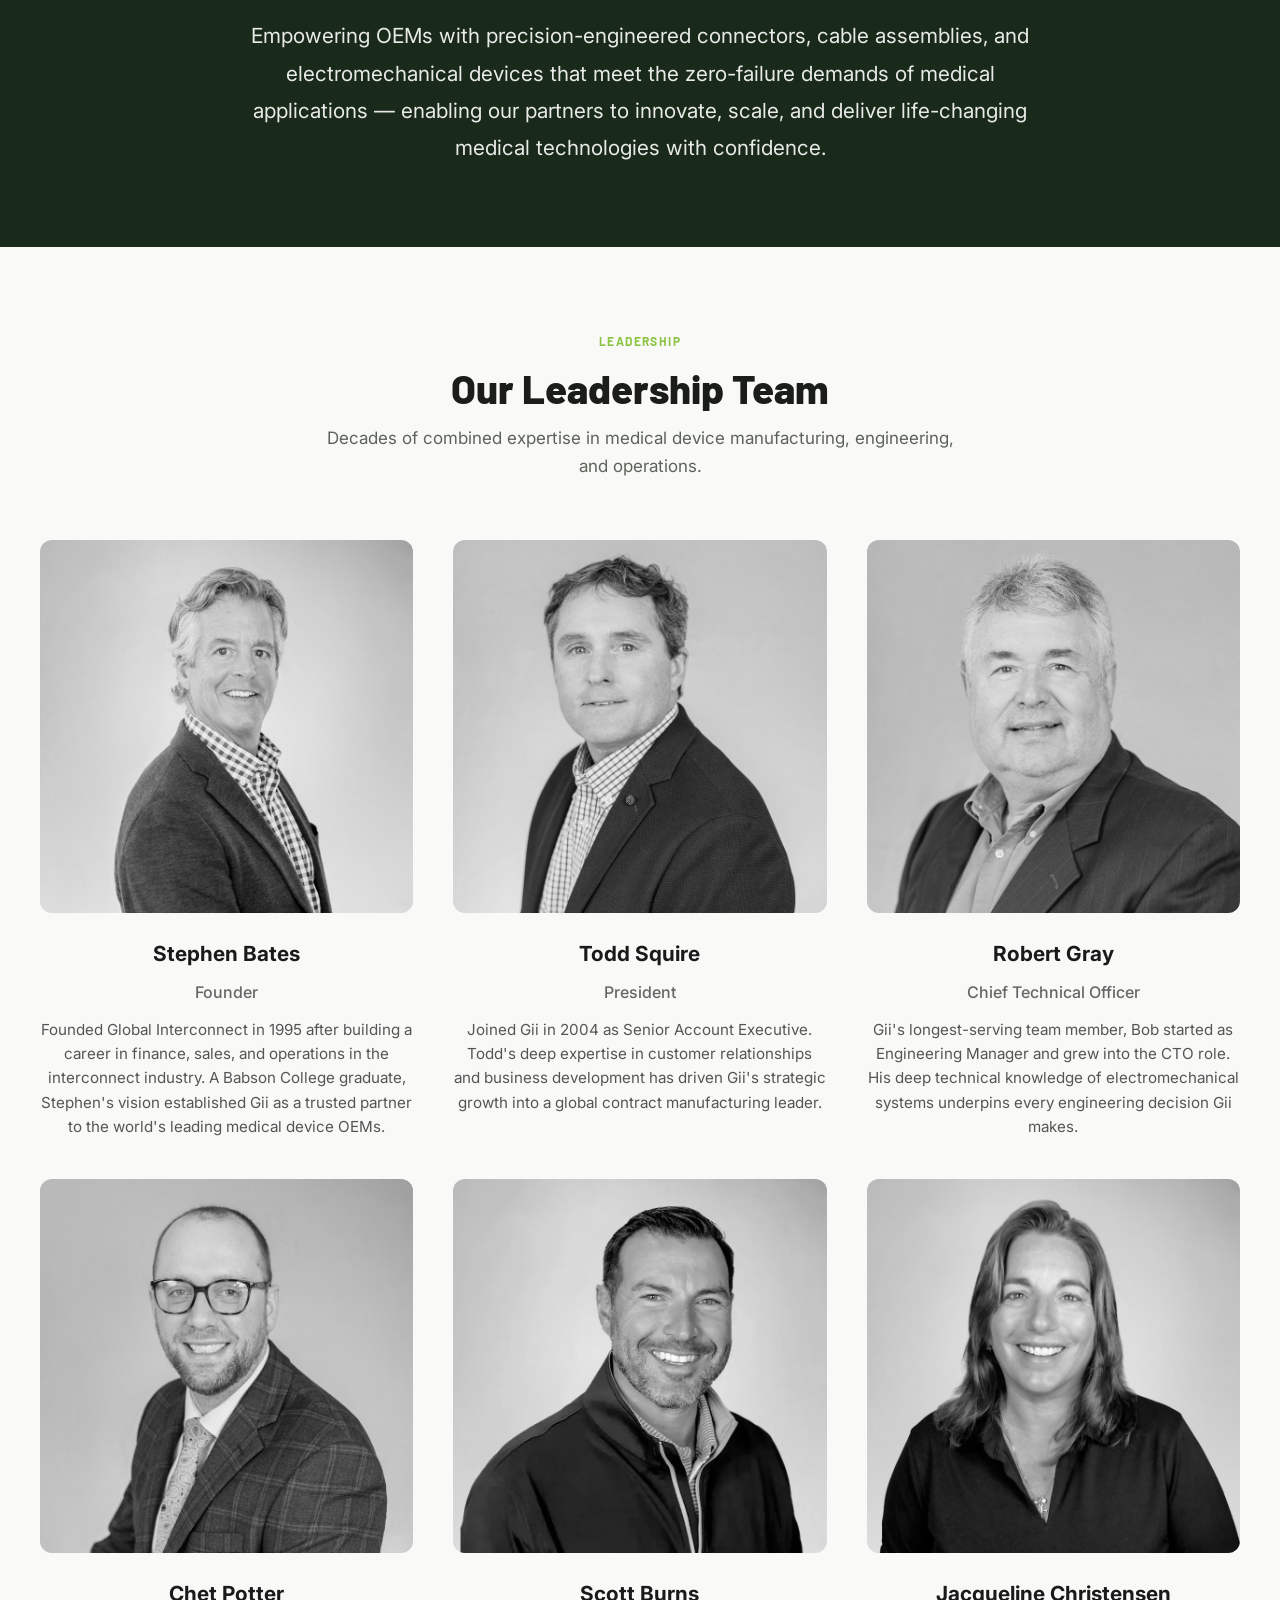
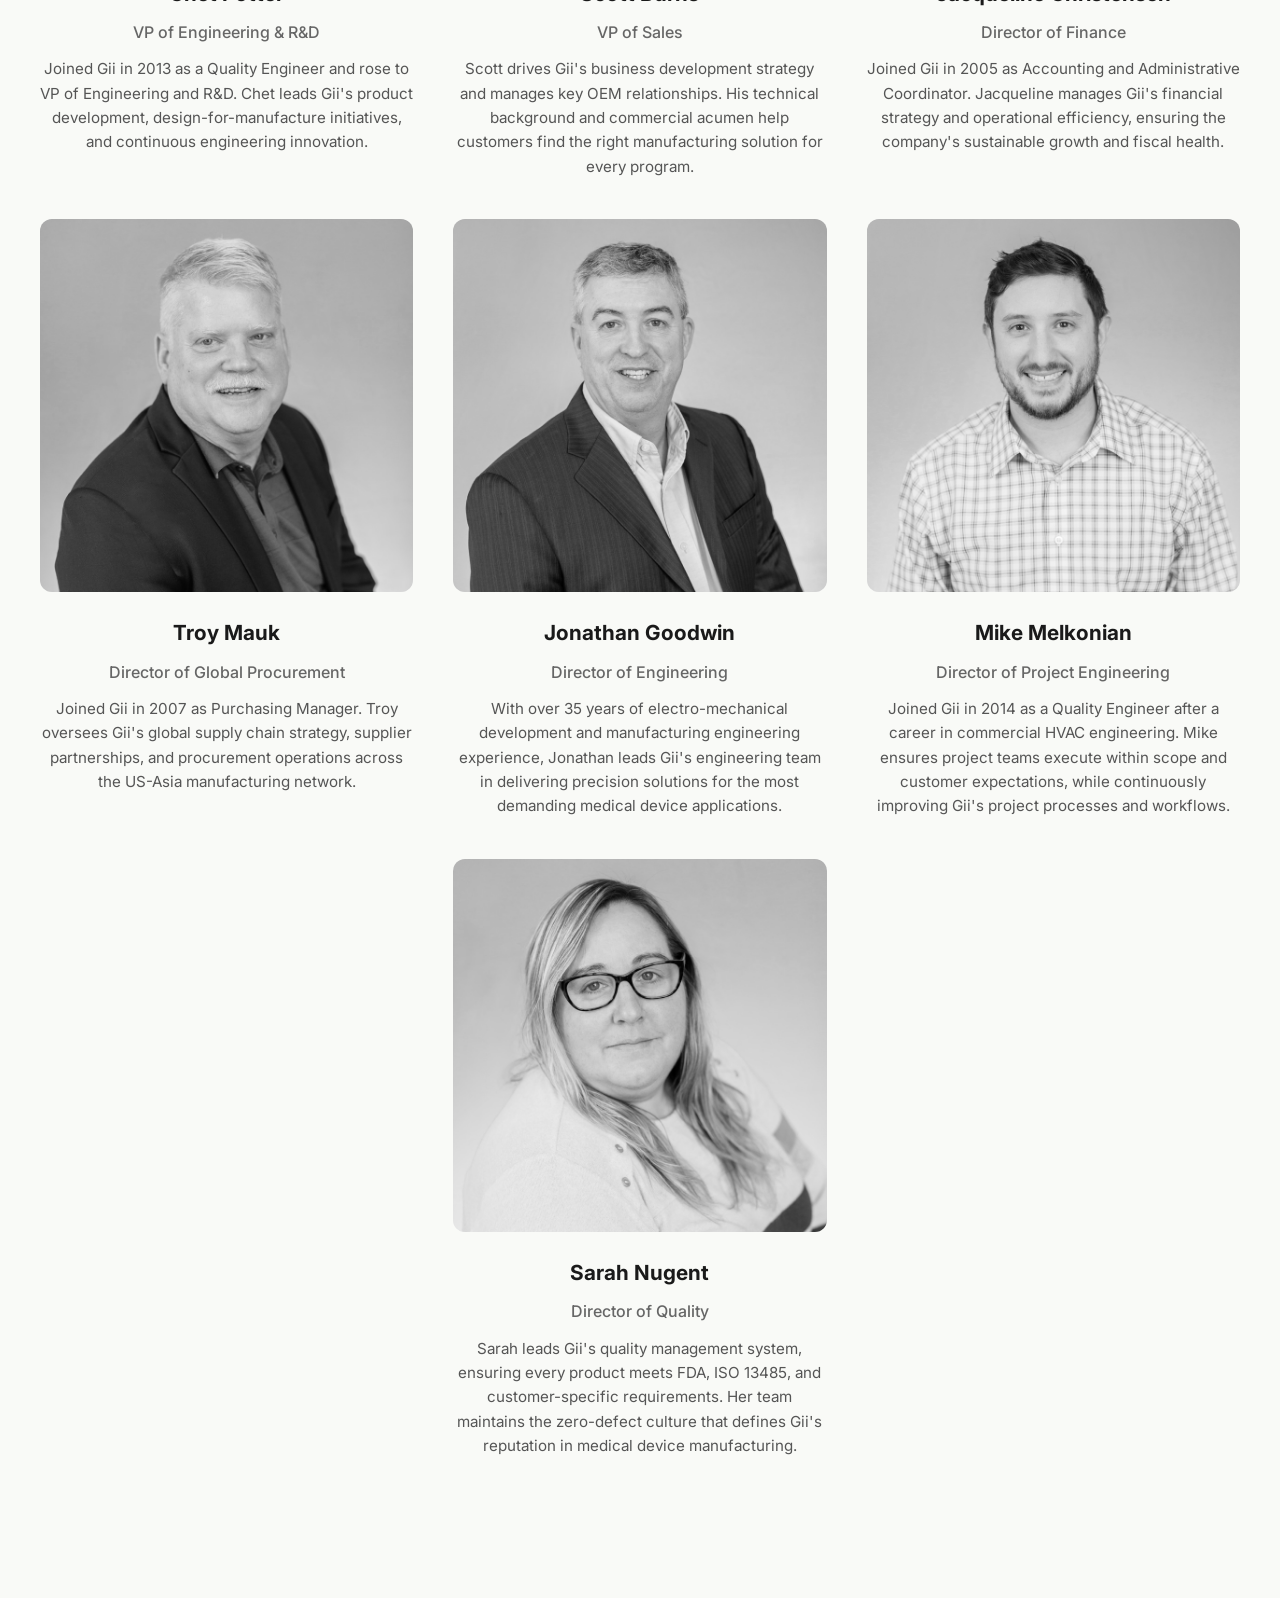
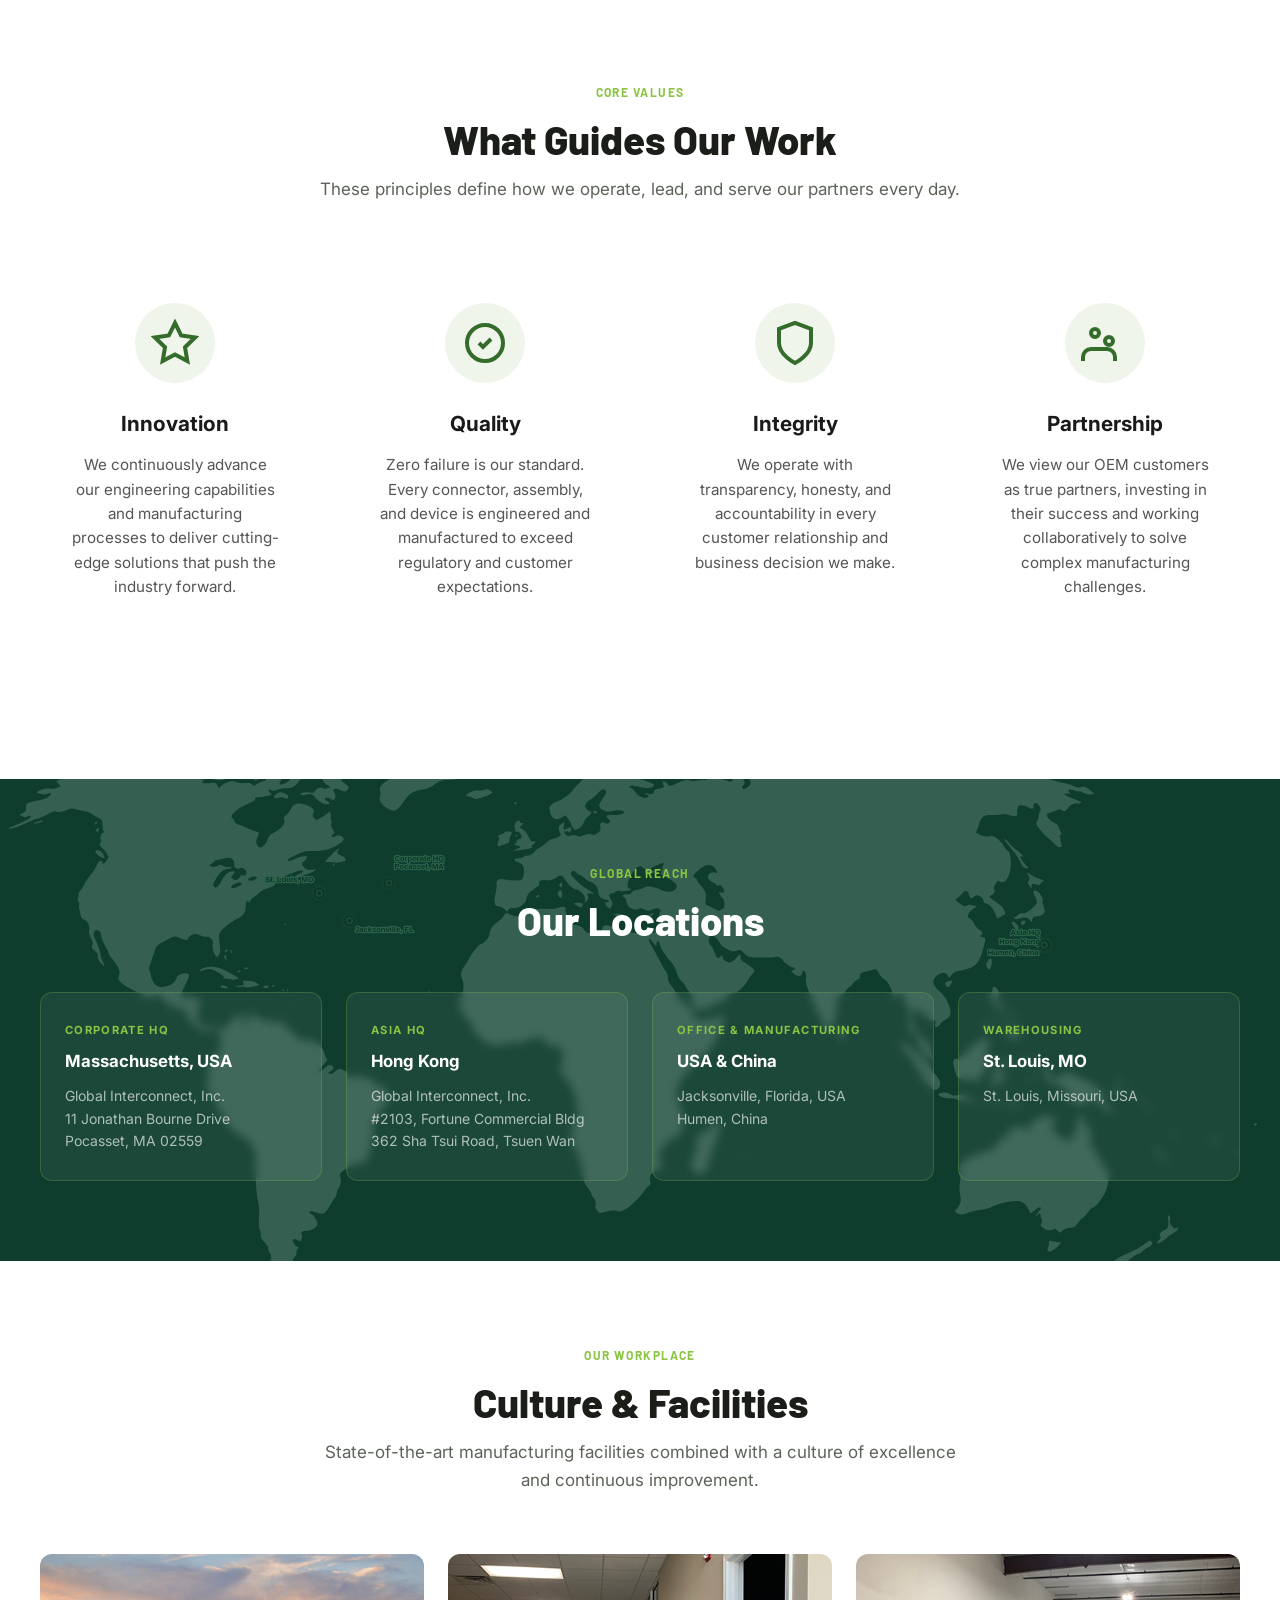
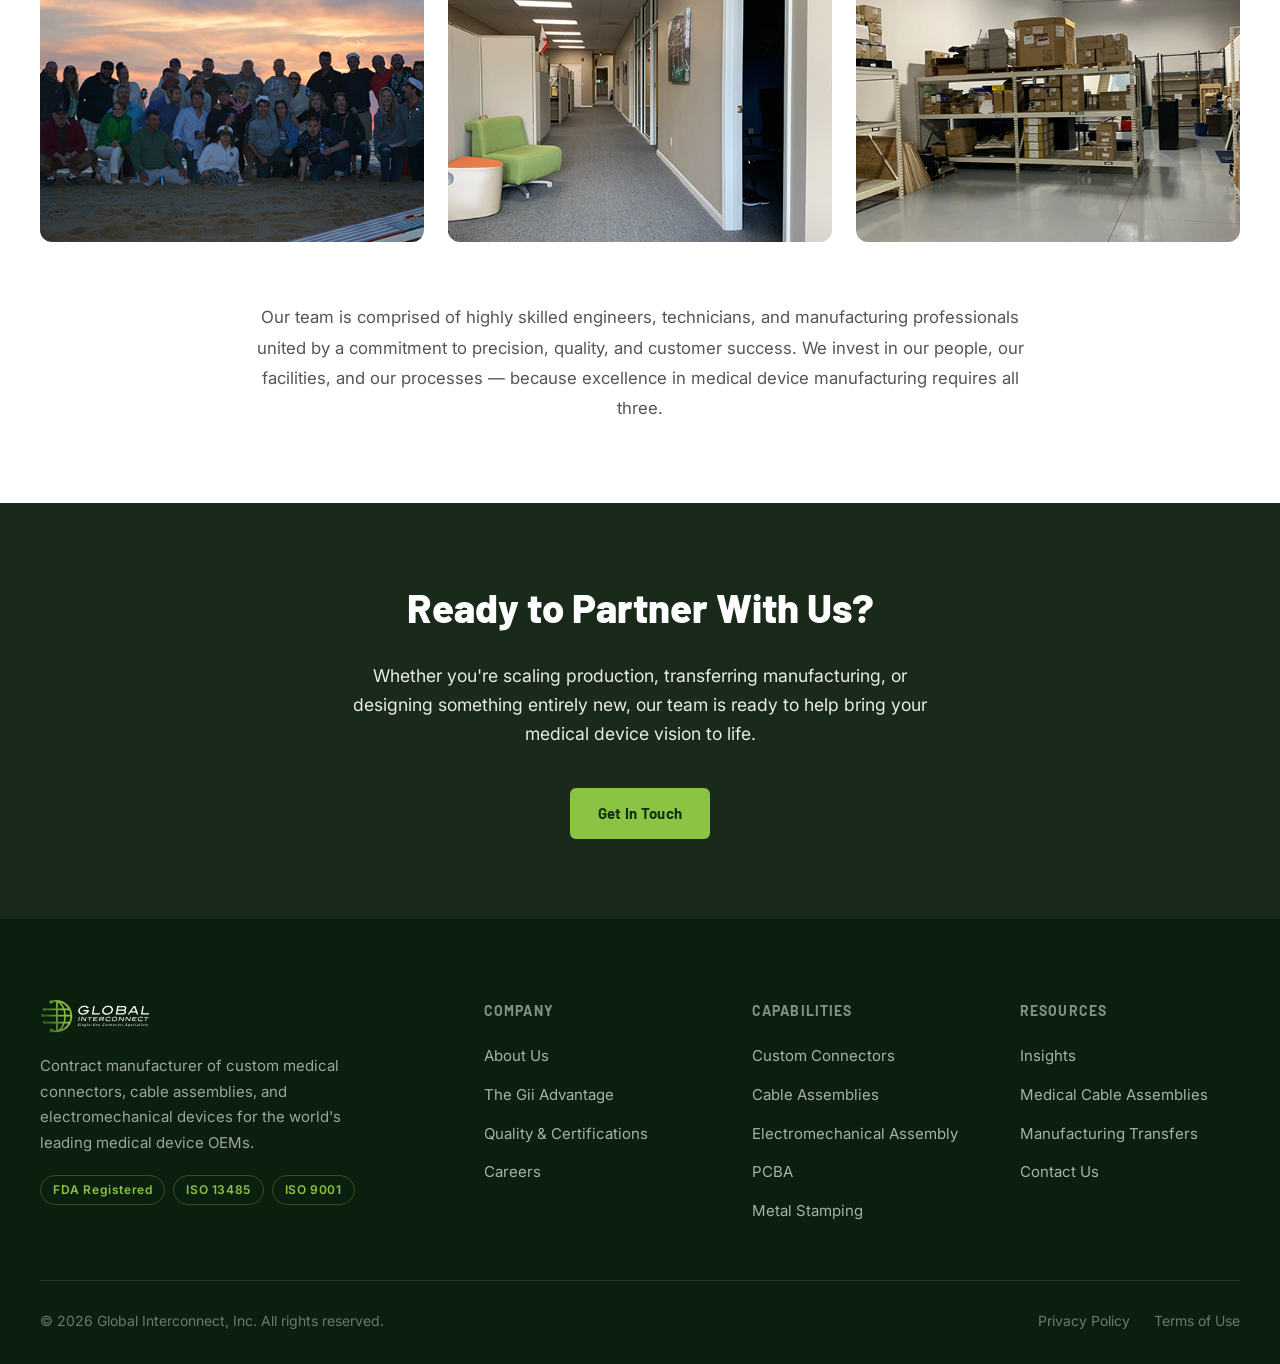
==== commit 1fb966d0: "Use original SVG as full-bleed map background in locations section - Reverted SVG land fill to origi" ====
--- a/about.html
+++ b/about.html
@@ -615,52 +615,43 @@
 
   <!-- ===== GLOBAL PRESENCE ===== -->
   <section class="locations-section">
-    <div class="container">
-      <div class="locations-grid">
-
-        <!-- Left: location details -->
-        <div class="locations-text">
-          <span class="section-eyebrow">Global Reach</span>
-          <h2 class="section-title">Locations</h2>
-
-          <div class="location-block">
-            <h3>Corporate Headquarters:</h3>
-            <h4>Massachusetts, USA</h4>
-            <p>Global Interconnect, Inc.<br />
-               11 Jonathan Bourne Drive<br />
-               Pocasset, MA 02559 USA</p>
-          </div>
-
-          <div class="location-block">
-            <h3>Asia Headquarters:</h3>
-            <h4>Tsuen Wan, Hong Kong</h4>
-            <p>Global Interconnect, Inc.<br />
-               #2103, Fortune Commercial Bldg<br />
-               362 Sha Tsui Road, Tsuen Wan<br />
-               M.T. 999077 Hong Kong</p>
-          </div>
-
-          <div class="location-block">
-            <h3>Office and Manufacturing Locations:</h3>
-            <ul>
-              <li>Jacksonville, Florida, USA</li>
-              <li>Humen, China</li>
-            </ul>
-          </div>
-
-          <div class="location-block">
-            <h3>Warehousing Locations:</h3>
-            <ul>
-              <li>St. Louis, Missouri</li>
-            </ul>
-          </div>
-        </div>
-
-        <!-- Right: map -->
-        <div class="map-container">
-          <img src="assets/images/World_map_without_Antarctica.svg" alt="Gii Global Manufacturing Network" class="map-img" />
-        </div>
-
+    <!-- Full-bleed SVG map background -->
+    <div class="map-bg-wrap">
+      <img src="assets/images/World_map_without_Antarctica.svg" alt="" aria-hidden="true" class="map-bg-img" />
+    </div>
+
+    <div class="container locations-overlay">
+      <div class="locations-header">
+        <span class="section-eyebrow">Global Reach</span>
+        <h2 class="section-title">Our Locations</h2>
+      </div>
+
+      <div class="locations-cards">
+        <div class="loc-card">
+          <div class="loc-card-label">Corporate HQ</div>
+          <h3>Massachusetts, USA</h3>
+          <p>Global Interconnect, Inc.<br />
+             11 Jonathan Bourne Drive<br />
+             Pocasset, MA 02559</p>
+        </div>
+        <div class="loc-card">
+          <div class="loc-card-label">Asia HQ</div>
+          <h3>Hong Kong</h3>
+          <p>Global Interconnect, Inc.<br />
+             #2103, Fortune Commercial Bldg<br />
+             362 Sha Tsui Road, Tsuen Wan</p>
+        </div>
+        <div class="loc-card">
+          <div class="loc-card-label">Office &amp; Manufacturing</div>
+          <h3>USA &amp; China</h3>
+          <p>Jacksonville, Florida, USA<br />
+             Humen, China</p>
+        </div>
+        <div class="loc-card">
+          <div class="loc-card-label">Warehousing</div>
+          <h3>St. Louis, MO</h3>
+          <p>St. Louis, Missouri, USA</p>
+        </div>
       </div>
     </div>
   </section>
--- a/assets/css/style.css
+++ b/assets/css/style.css
@@ -628,18 +628,95 @@
 }
 
 /* =========================================
-   GLOBAL REACH
-   ========================================= */
-
-.map-container {
+   GLOBAL REACH / LOCATIONS
+   ========================================= */
+
+.locations-section {
+  position: relative;
+  background: #0b2e1a;
   overflow: hidden;
-  border-radius: var(--radius-xl);
-}
-.map-img {
+  padding: 80px 0 60px;
+}
+
+/* Full-bleed map behind everything */
+.map-bg-wrap {
+  position: absolute;
+  inset: 0;
+  display: flex;
+  align-items: center;
+  justify-content: center;
+}
+.map-bg-img {
   width: 100%;
-  height: auto;
-  display: block;
-  border-radius: var(--radius-xl);
+  height: 100%;
+  object-fit: cover;
+  object-position: center;
+  opacity: 0.18;
+  /* Tint land masses to match brand palette */
+  filter: invert(1) sepia(1) saturate(2) hue-rotate(70deg);
+}
+
+/* Content layer sits above the map */
+.locations-overlay {
+  position: relative;
+  z-index: 1;
+}
+
+.locations-header {
+  text-align: center;
+  margin-bottom: 48px;
+}
+.locations-header .section-eyebrow {
+  color: var(--green-accent);
+}
+.locations-header .section-title {
+  color: #ffffff;
+}
+
+/* 4-column card row */
+.locations-cards {
+  display: grid;
+  grid-template-columns: repeat(4, 1fr);
+  gap: 24px;
+}
+
+.loc-card {
+  background: rgba(255, 255, 255, 0.06);
+  border: 1px solid rgba(139, 195, 66, 0.25);
+  border-radius: var(--radius-lg);
+  padding: 28px 24px;
+  backdrop-filter: blur(4px);
+}
+.loc-card-label {
+  font-size: 0.7rem;
+  font-weight: 700;
+  letter-spacing: 0.12em;
+  text-transform: uppercase;
+  color: var(--green-accent);
+  margin-bottom: 8px;
+}
+.loc-card h3 {
+  font-size: 1.05rem;
+  font-weight: 700;
+  color: #ffffff;
+  margin-bottom: 10px;
+}
+.loc-card p {
+  font-size: 0.875rem;
+  color: rgba(255,255,255,0.65);
+  line-height: 1.6;
+  margin: 0;
+}
+
+@media (max-width: 900px) {
+  .locations-cards {
+    grid-template-columns: repeat(2, 1fr);
+  }
+}
+@media (max-width: 480px) {
+  .locations-cards {
+    grid-template-columns: 1fr;
+  }
 }
 
 /* =========================================
